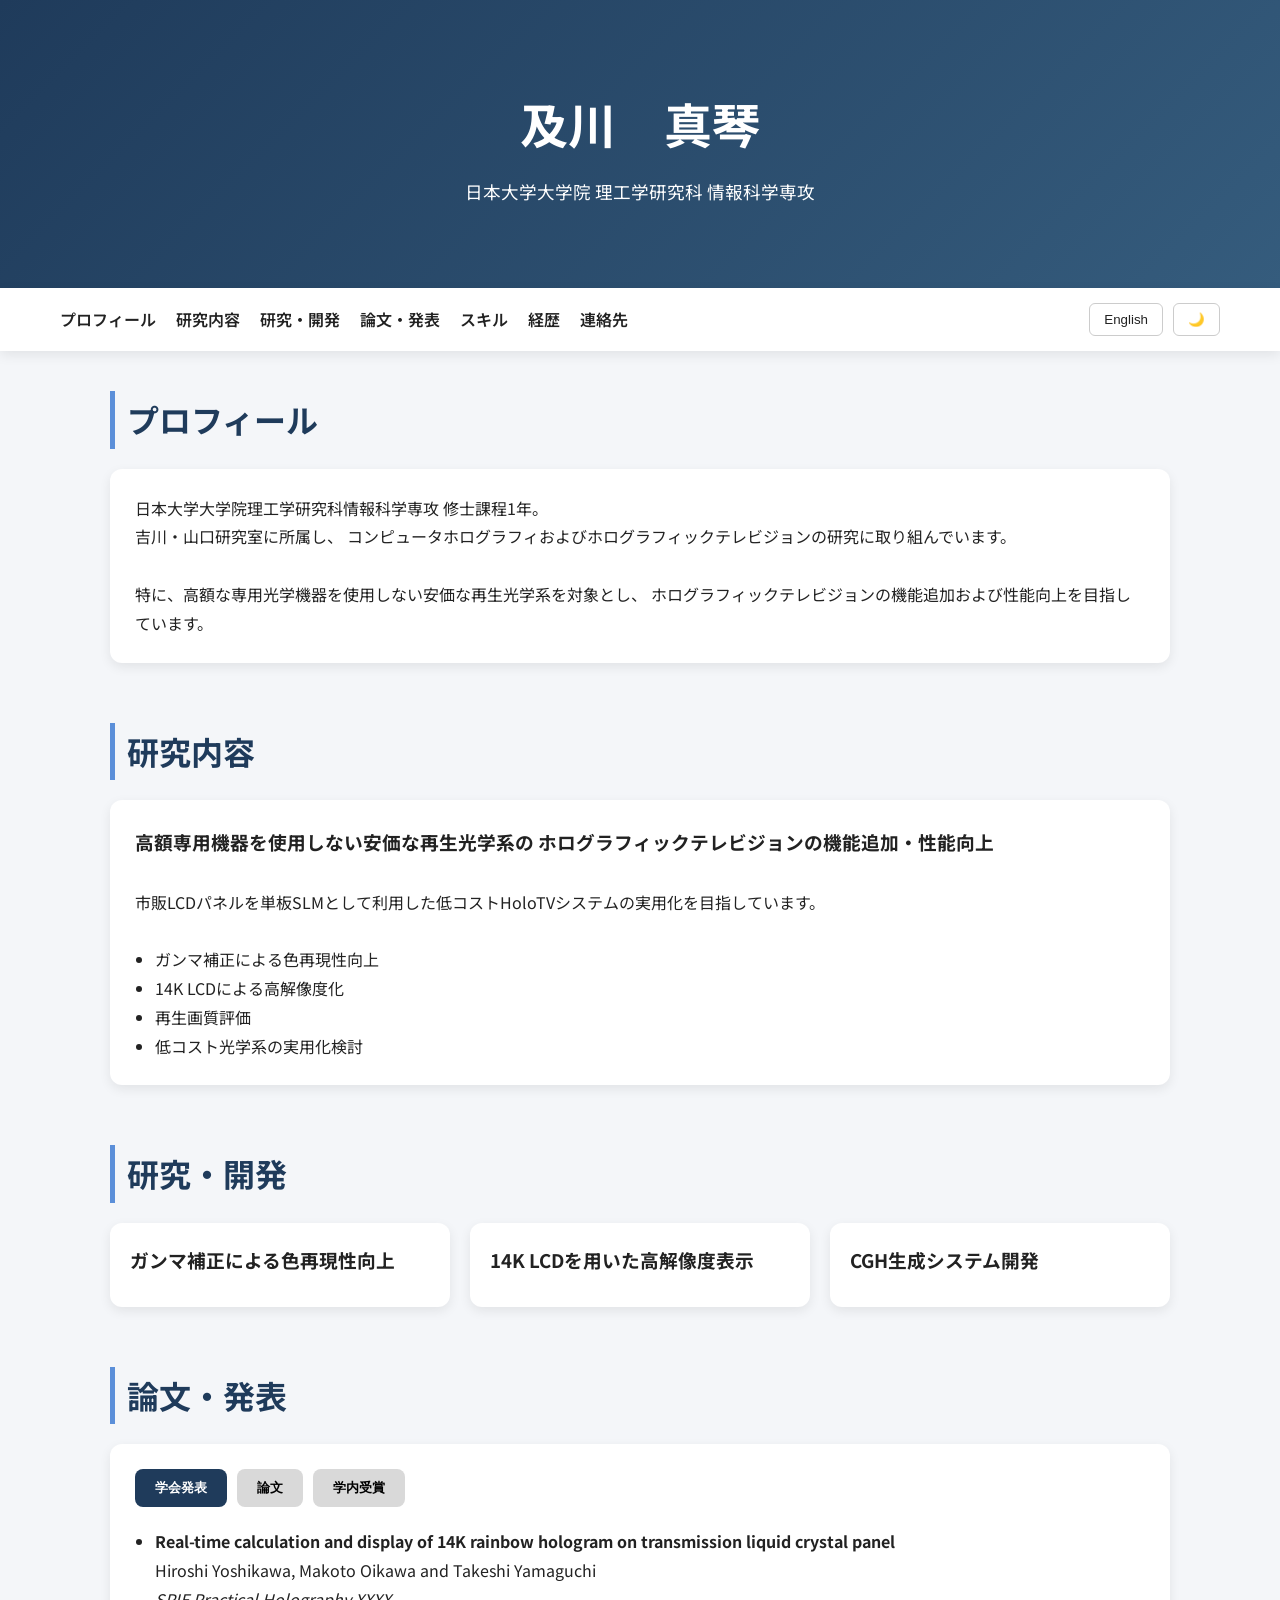
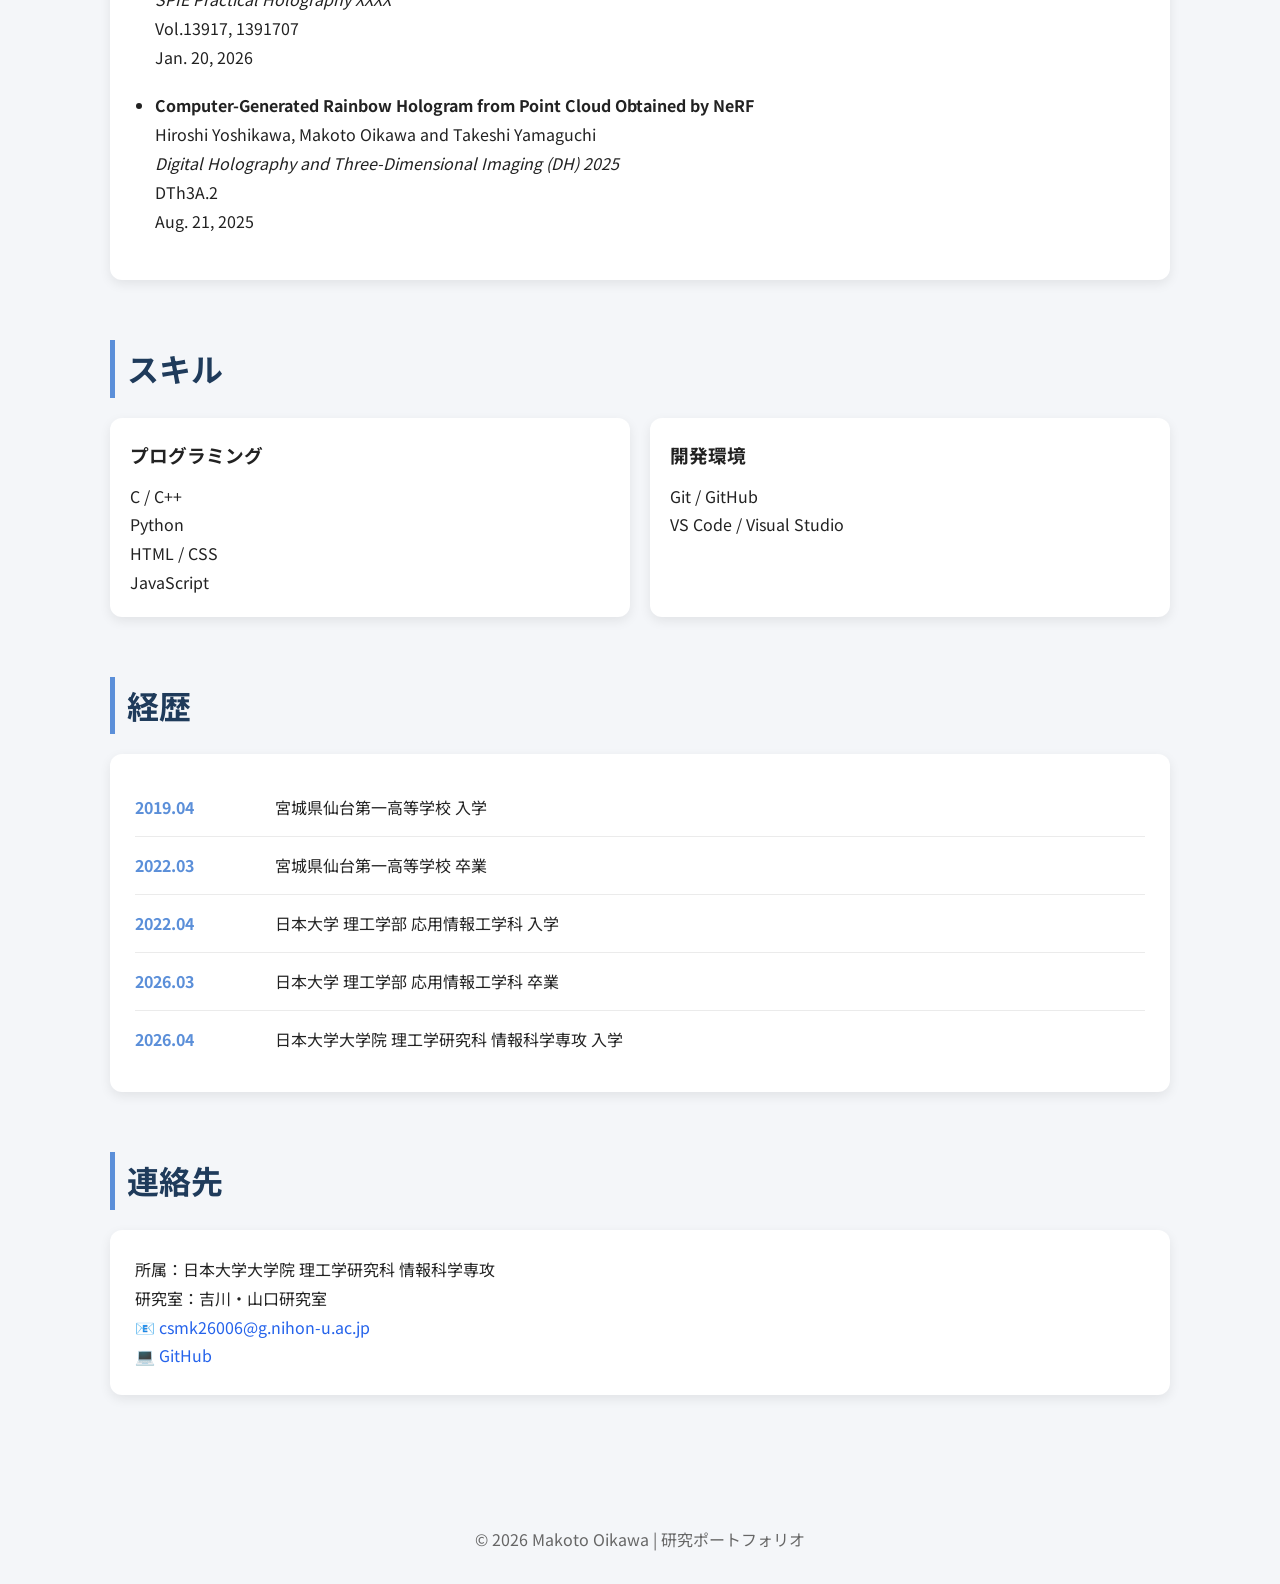
==== index.html @ d880c817 "Update index.html Add papers and awards" ====
<!DOCTYPE html>
<html lang="ja">
<head>
<meta charset="UTF-8">
<meta name="viewport" content="width=device-width, initial-scale=1.0">
<title>研究ポートフォリオ | Makoto Oikawa</title>

<link rel="preconnect" href="https://fonts.googleapis.com">
<link rel="preconnect" href="https://fonts.gstatic.com" crossorigin>

<link href="https://fonts.googleapis.com/css2?family=Noto+Sans+JP:wght@400;500;700&display=swap" rel="stylesheet">

<style>
:root{
    --primary:#1f3b5b;
    --secondary:#355c7d;
    --accent:#5b8fd9;
    --bg:#f4f6f9;
    --card:#ffffff;
    --text:#222;
    --sub:#666;
    --shadow:0 4px 12px rgba(0,0,0,0.08);
}

[data-theme="dark"]{
    --bg:#111827;
    --card:#1f2937;
    --text:#f3f4f6;
    --sub:#cbd5e1;
    --primary:#7db2ff;
    --secondary:#93c5fd;
}

[data-theme="dark"] header{
    background:#7db2ff;
    color:#000;
}



*{
    margin:0;
    padding:0;
    box-sizing:border-box;
}

html{
    scroll-behavior:smooth;
}

body{
    font-family:
        "BIZ UDPGothic",
        "Yu Gothic UI",
        "Hiragino Sans",
        "Noto Sans JP",
        sans-serif;
    background:var(--bg);
    color:var(--text);
    line-height:1.8;
}

header{
    background:linear-gradient(135deg,var(--primary),var(--secondary));
    color:white;
    text-align:center;
    padding:80px 20px;
}

header h1{
    font-size:3rem;
    margin-bottom:10px;
}

header p{
    font-size:1.1rem;
}

nav{
    position:sticky;
    top:0;
    z-index:1000;
    background:var(--card);
    box-shadow:var(--shadow);
}

.nav-container{
    max-width:1200px;
    margin:auto;
    display:flex;
    justify-content:space-between;
    align-items:center;
    padding:15px 20px;
}

.nav-links{
    display:flex;
    gap:20px;
    flex-wrap:wrap;
}

.nav-links a{
    text-decoration:none;
    color:var(--text);
    font-weight:600;
}

.nav-links a:hover{
    color:var(--accent);
}

.controls{
    display:flex;
    gap:10px;
}

.btn{
    padding:8px 14px;
    border-radius:6px;
    border:1px solid #ccc;
    background:transparent;
    cursor:pointer;
    color:var(--text);
}

.container{
    max-width:1100px;
    margin:auto;
    padding:40px 20px;
}

section{
    margin-bottom:60px;
}

.section-title{
    font-size:2rem;
    margin-bottom:20px;
    padding-left:12px;
    border-left:5px solid var(--accent);
    color:var(--primary);
}

.card{
    background:var(--card);
    padding:25px;
    border-radius:12px;
    box-shadow:var(--shadow);
}

.grid{
    display:grid;
    grid-template-columns:repeat(auto-fit,minmax(280px,1fr));
    gap:20px;
}

.project,
.skill{
    background:var(--card);
    padding:20px;
    border-radius:12px;
    box-shadow:var(--shadow);
}

.project h3,
.skill h3{
    margin-bottom:10px;
}

ul{
    margin-left:20px;
}

footer{
    text-align:center;
    padding:30px;
    color:var(--sub);
}

.hidden{
    display:none !important;
}


.timeline{
    display:flex;
    flex-direction:column;
}

.timeline-item{
    display:grid;
    grid-template-columns:120px 1fr;
    gap:20px;
    padding:14px 0;
    border-bottom:1px solid rgba(0,0,0,0.08);
}

.timeline-item:last-child{
    border-bottom:none;
}

.timeline-date{
    font-weight:700;
    color:var(--accent);
    white-space:nowrap;
}

.timeline-content{
    font-size:1rem;
}

.pub-tabs{
    display:flex;
    gap:10px;
    margin-bottom:20px;
}

.tab-btn{
    border:none;
    cursor:pointer;
    padding:10px 20px;
    border-radius:8px;
    background:#d9d9d9;
    font-weight:600;
}

.tab-btn.active{
    background:var(--primary);
    color:white;
}

.pub-content{
    display:none;
}

.pub-content.active{
    display:block;
}

#contact a{
    color:#2563eb;
    text-decoration:none;
}

#contact a:hover{
    text-decoration:underline;
}

[data-theme="dark"] #contact a{
    color:#7dd3fc !important;
}

[data-theme="dark"] #contact a:hover{
    color:#bae6fd !important;
}

@media(max-width:768px){

.timeline-item{
    grid-template-columns:1fr;
    gap:5px;
}
}


.lang{
    display:block;
}

@media(max-width:768px){

header h1{
    font-size:2.2rem;
}

.nav-container{
    flex-direction:column;
    gap:15px;
}

.nav-links{
    justify-content:center;
}
}
</style>
</head>

<body>

<header>
    <h1>
       <span class="lang ja">
            及川　真琴
        </span>

        <span class="lang en hidden">
            Makoto Oikawa
        </span>
    </h1>

    <p>
        <span class="lang ja">
            日本大学大学院 理工学研究科 情報科学専攻
        </span>

        <span class="lang en hidden">
            Graduate School of Science and Technology,
            Nihon University<br>
            Department of Computer Science
        </span>
    </p>
</header>

<nav>
    <div class="nav-container">

        <div class="nav-links">

            <a href="#profile">
                <span class="lang ja">プロフィール</span>
                <span class="lang en hidden">Profile</span>
            </a>



            <a href="#research">
                <span class="lang ja">研究内容</span>
                <span class="lang en hidden">Research</span>
            </a>

            <a href="#projects">
                <span class="lang ja">研究・開発</span>
                <span class="lang en hidden">Projects</span>
            </a>

            <a href="#publications">
                <span class="lang ja">論文・発表</span>
                <span class="lang en hidden">Publications</span>
            </a>

            <a href="#skills">
                <span class="lang ja">スキル</span>
                <span class="lang en hidden">Skills</span>
            </a>            

            <a href="#career">
                <span class="lang ja">経歴</span>
                <span class="lang en hidden">Education</span>
            </a>            

            <a href="#contact">
                <span class="lang ja">連絡先</span>
                <span class="lang en hidden">Contact</span>
            </a>

        </div>

        <div class="controls">
            <button class="btn" id="langBtn" onclick="toggleLanguage()">English</button>
            <button class="btn" onclick="toggleTheme()">🌙</button>
        </div>

    </div>
</nav>

<div class="container">

<section id="profile">

<h2 class="section-title">
    <span class="lang ja">プロフィール</span>
    <span class="lang en hidden">Profile</span>
</h2>

<div class="card">

<p class="lang ja">
日本大学大学院理工学研究科情報科学専攻 修士課程1年。<br>
吉川・山口研究室に所属し、
コンピュータホログラフィおよびホログラフィックテレビジョンの研究に取り組んでいます。
</p>

<p class="lang en hidden">
Master's student in the Department of Computer Science,
Graduate School of Science and Technology, Nihon University.<br>
Member of the Yoshikawa-Yamaguchi Laboratory,
conducting research on computer holography and holographic television systems.
</p>

<br>

<p class="lang ja">
特に、高額な専用光学機器を使用しない安価な再生光学系を対象とし、
ホログラフィックテレビジョンの機能追加および性能向上を目指しています。
</p>

<p class="lang en hidden">
My research focuses on enhancing low-cost holographic television systems
that do not require expensive dedicated optical equipment,
aiming to improve functionality and display performance.
</p>

</div>
</section>





<section id="research">

<h2 class="section-title">
<span class="lang ja">研究内容</span>
<span class="lang en hidden">Research</span>
</h2>

<div class="card">

<h3>
<span class="lang ja">
高額専用機器を使用しない安価な再生光学系の
ホログラフィックテレビジョンの機能追加・性能向上
</span>

<span class="lang en hidden">
Functionality Enhancement and Performance Improvement
of Low-Cost Holographic Television Systems
Without Expensive Dedicated Optical Devices
</span>
</h3>

<br>

<p class="lang ja">
市販LCDパネルを単板SLMとして利用した低コストHoloTVシステムの実用化を目指しています。
</p>

<p class="lang en hidden">
This research aims to improve the practicality of low-cost HoloTV systems
using commercially available LCD panels as single-panel spatial light modulators.
</p>

<br>

<ul>

<li>
<span class="lang ja">ガンマ補正による色再現性向上</span>
<span class="lang en hidden">Color reproduction improvement using gamma correction</span>
</li>

<li>
<span class="lang ja">14K LCDによる高解像度化</span>
<span class="lang en hidden">High-resolution display using 14K LCD panels</span>
</li>

<li>
<span class="lang ja">再生画質評価</span>
<span class="lang en hidden">Reconstructed image quality evaluation</span>
</li>

<li>
<span class="lang ja">低コスト光学系の実用化検討</span>
<span class="lang en hidden">Practical implementation of low-cost optical systems</span>
</li>

</ul>

</div>
</section>

<section id="projects">

<h2 class="section-title">
<span class="lang ja">研究・開発</span>
<span class="lang en hidden">Projects</span>
</h2>

<div class="grid">

<div class="project">
<h3>
<span class="lang ja">ガンマ補正による色再現性向上</span>
<span class="lang en hidden">Gamma Correction for Improved Color Reproduction</span>
</h3>
</div>

<div class="project">
<h3>
<span class="lang ja">14K LCDを用いた高解像度表示</span>
<span class="lang en hidden">14K High-Resolution Holographic Display</span>
</h3>
</div>

<div class="project">
<h3>
<span class="lang ja">CGH生成システム開発</span>
<span class="lang en hidden">CGH Generation System Development</span>
</h3>
</div>

</div>

</section>


<section id="publications">

<h2 class="section-title">
<span class="lang ja">論文・発表</span>
<span class="lang en hidden">Publications</span>
</h2>

<div class="card">

<div class="pub-tabs">

<button class="tab-btn active"
onclick="showPubTab('conference',this)">

<span class="lang ja">学会発表</span>
<span class="lang en hidden">Conference</span>

</button>

<button class="tab-btn"
onclick="showPubTab('papers',this)">

<span class="lang ja">論文</span>
<span class="lang en hidden">Papers</span>

</button>

<button class="tab-btn"
onclick="showPubTab('awards',this)">

<span class="lang ja">学内受賞</span>
<span class="lang en hidden">University Awards</span>

</button>

</div>


<div id="conference" class="pub-content">
<ul id="conference-list"></ul>
</div>

<div id="papers" class="pub-content active">
<ul id="paper-list"></ul>
</div>

<div id="awards" class="pub-content">
    <ul id="award-list"></ul>
</div>


</div>

</section>


<section id="skills">

<h2 class="section-title">
<span class="lang ja">スキル</span>
<span class="lang en hidden">Skills</span>
</h2>

<div class="grid">

<div class="skill">
<h3>
<span class="lang ja">プログラミング</span>
<span class="lang en hidden">Programming</span>
</h3>

<p>
    C / C++<br>
    Python<br>
    HTML / CSS <br>
    JavaScript
</p>
</div>

<div class="skill">
<h3>
<span class="lang ja">開発環境</span>
<span class="lang en hidden">Development Environment</span>
</h3>

<p>
Git / GitHub<br>
VS Code / Visual Studio
</p>
</div>

</div>

</section>


<section id="career">

<h2 class="section-title">
    <span class="lang ja">経歴</span>
    <span class="lang en hidden">Education</span>
</h2>

<div class="card">

<div class="timeline">


<div class="timeline-item">
    <div class="timeline-date">2019.04</div>
    <div class="timeline-content">
        <span class="lang ja">
            宮城県仙台第一高等学校 入学
        </span>
        <span class="lang en hidden">
            Entered Miyagi Prefecture Sendai Daiichi High School
        </span>
    </div>
</div>

<div class="timeline-item">
    <div class="timeline-date">2022.03</div>
    <div class="timeline-content">
        <span class="lang ja">
            宮城県仙台第一高等学校 卒業
        </span>
        <span class="lang en hidden">
            Graduated from Miyagi Prefecture Sendai Daiichi High School
        </span>
    </div>
</div>

<div class="timeline-item">
    <div class="timeline-date">2022.04</div>
    <div class="timeline-content">
        <span class="lang ja">
            日本大学 理工学部 応用情報工学科 入学
        </span>
        <span class="lang en hidden">
            Entered Nihon University,
            College of Science and Technology,
            Computer Engineerring
        </span>
    </div>
</div>

<div class="timeline-item">
    <div class="timeline-date">2026.03</div>
    <div class="timeline-content">
        <span class="lang ja">
            日本大学 理工学部 応用情報工学科 卒業
        </span>
        <span class="lang en hidden">
            Graduated from Nihon University,
            College of Science and Technology,
            Computer Engineerring
        </span>
    </div>
</div>

<div class="timeline-item">
    <div class="timeline-date">2026.04</div>
    <div class="timeline-content">
        <span class="lang ja">
            日本大学大学院 理工学研究科 情報科学専攻 入学
        </span>
        <span class="lang en hidden">
            Entered Graduate School of Science and Technology,
            Computer Science,
            Nihon University
        </span>
    </div>
</div>

</div>

</div>

</section>

<section id="contact">

<h2 class="section-title">
<span class="lang ja">連絡先</span>
<span class="lang en hidden">Contact</span>
</h2>

<div class="card">

<p>
<span class="lang ja">
所属：日本大学大学院 理工学研究科 情報科学専攻<br>
研究室：吉川・山口研究室
</span>

<span class="lang en hidden">
Department of Computer Science,<br>
Graduate School of Science and Technology,<br>
Nihon University<br>
Yoshikawa-Yamaguchi Laboratory
</span>
</p>

<p>
📧
<a href="mailto:csmk26006@g.nihon-u.ac.jp">
csmk26006@g.nihon-u.ac.jp
</a>
</p>
<p>
💻
<a
href="https://github.com/Makoto-O-holo"
target="_blank"
rel="noopener noreferrer">
GitHub
</a>
</p>


</div>

</section>


</div>

<footer>

<span class="lang ja">
© 2026 Makoto Oikawa | 研究ポートフォリオ
</span>

<span class="lang en hidden">
© 2026 Makoto Oikawa | Research Portfolio
</span>

</footer>

<script>

let currentLang = "ja";

const conferences = [

    {
        authors:
        "Hiroshi Yoshikawa, Makoto Oikawa and Takeshi Yamaguchi",
        title:
        "Real-time calculation and display of 14K rainbow hologram on transmission liquid crystal panel",
        conference:
        "SPIE Practical Holography XXXX",
        citation:
        "Vol.13917, 1391707",
        date:
        "Jan. 20, 2026"
    },

    {
        authors:
        "Hiroshi Yoshikawa, Makoto Oikawa and Takeshi Yamaguchi",
        title:
        "Computer-Generated Rainbow Hologram from Point Cloud Obtained by NeRF",
        conference:
        "Digital Holography and Three-Dimensional Imaging (DH) 2025",
        citation:
        "DTh3A.2",
        date:
        "Aug. 21, 2025"
    }

];
const papers = [

    

];

const awards = [

    {
        date:"2026.03",
        title:"優等賞"
    },

    {
        date:"2026.03",
        title:"応用情報工学科賞"
    }

];

function toggleLanguage(){

    const jaElements =
        document.querySelectorAll(".ja");

    const enElements =
        document.querySelectorAll(".en");

    if(currentLang === "ja"){

        jaElements.forEach(el=>{
            el.classList.add("hidden");
        });

        enElements.forEach(el=>{
            el.classList.remove("hidden");
        });

        document.documentElement.lang = "en";

        document.getElementById("langBtn").textContent =
            "日本語";

        currentLang = "en";

    }else{

        enElements.forEach(el=>{
            el.classList.add("hidden");
        });

        jaElements.forEach(el=>{
            el.classList.remove("hidden");
        });

        document.documentElement.lang = "ja";

        document.getElementById("langBtn").textContent =
            "English";

        currentLang = "ja";
    }
}

function toggleTheme(){

    if(document.body.dataset.theme==="dark"){
        document.body.removeAttribute("data-theme");
    }else{
        document.body.dataset.theme="dark";
    }

}

function renderPublications(){

    const paperList =
    document.getElementById("paper-list");

    const conferenceList =
    document.getElementById("conference-list");

    const awardList =
    document.getElementById("award-list");

    paperList.innerHTML="";
    conferenceList.innerHTML="";
    awardList.innerHTML="";

    papers.forEach(p=>{

    paperList.innerHTML += `
    <li style="margin-bottom:18px;">
    <strong>${p.title}</strong><br>
    ${p.authors}<br>
    <em>${p.journal}</em>, ${p.year}
    </li>
    `;

    });

    if(conferences.length===0){

        conferenceList.innerHTML=`
        <li>
        <span class="lang ja">現在登録なし</span>
        <span class="lang en hidden">No presentations yet.</span>
        </li>
        `;

    }else{

        conferences.forEach(c=>{

        conferenceList.innerHTML += `
        <li style="margin-bottom:20px;">

        <strong>
        ${c.title}
        </strong>

        <br>

        ${c.authors}

        <br>

        <em>
        ${c.conference}
        </em>

        <br>

        ${c.citation}

        <br>

        ${c.date}

        </li>
        `;
        });
    }

    if(awards.length===0){

        awardList.innerHTML=`
        <li>現在登録なし</li>
        `;

    }else{

        awards.forEach(a=>{

        awardList.innerHTML += `
        <li style="margin-bottom:18px;">

        ${a.date}
        ${a.title}

        </li>
        `;

    });

    }

}

function showPubTab(tabId,btn){

    document
    .querySelectorAll(".pub-content")
    .forEach(tab=>{
    tab.classList.remove("active");
    });

    document
    .querySelectorAll(".tab-btn")
    .forEach(tab=>{
    tab.classList.remove("active");
    });

    document
    .getElementById(tabId)
    .classList.add("active");

    btn.classList.add("active");
}

function initializePublicationTab(){

    document
    .querySelectorAll(".pub-content")
    .forEach(tab=>{
        tab.classList.remove("active");
    });

    document
    .querySelectorAll(".tab-btn")
    .forEach(btn=>{
        btn.classList.remove("active");
    });

    document
    .getElementById("conference")
    .classList.add("active");

    document
    .querySelector(".tab-btn")
    .classList.add("active");
}

renderPublications();
initializePublicationTab();




</script>

</body>
</html>
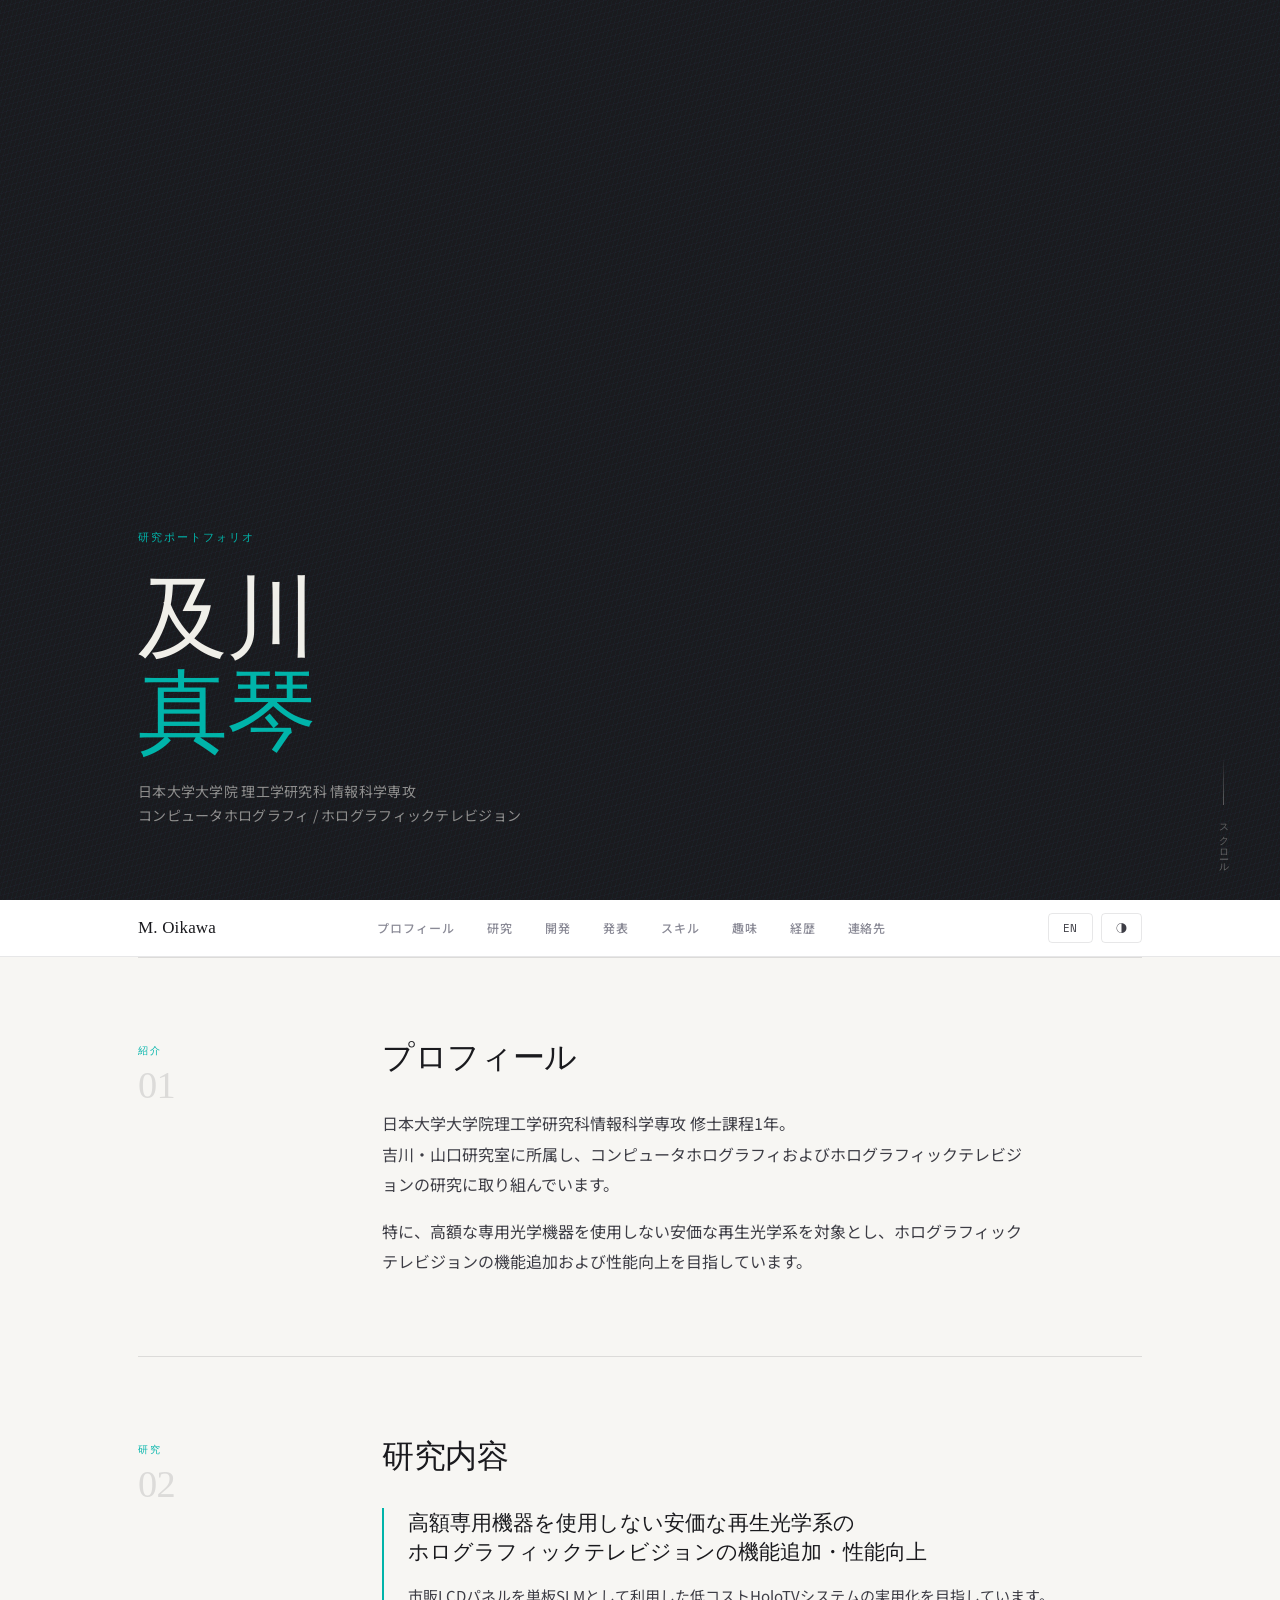
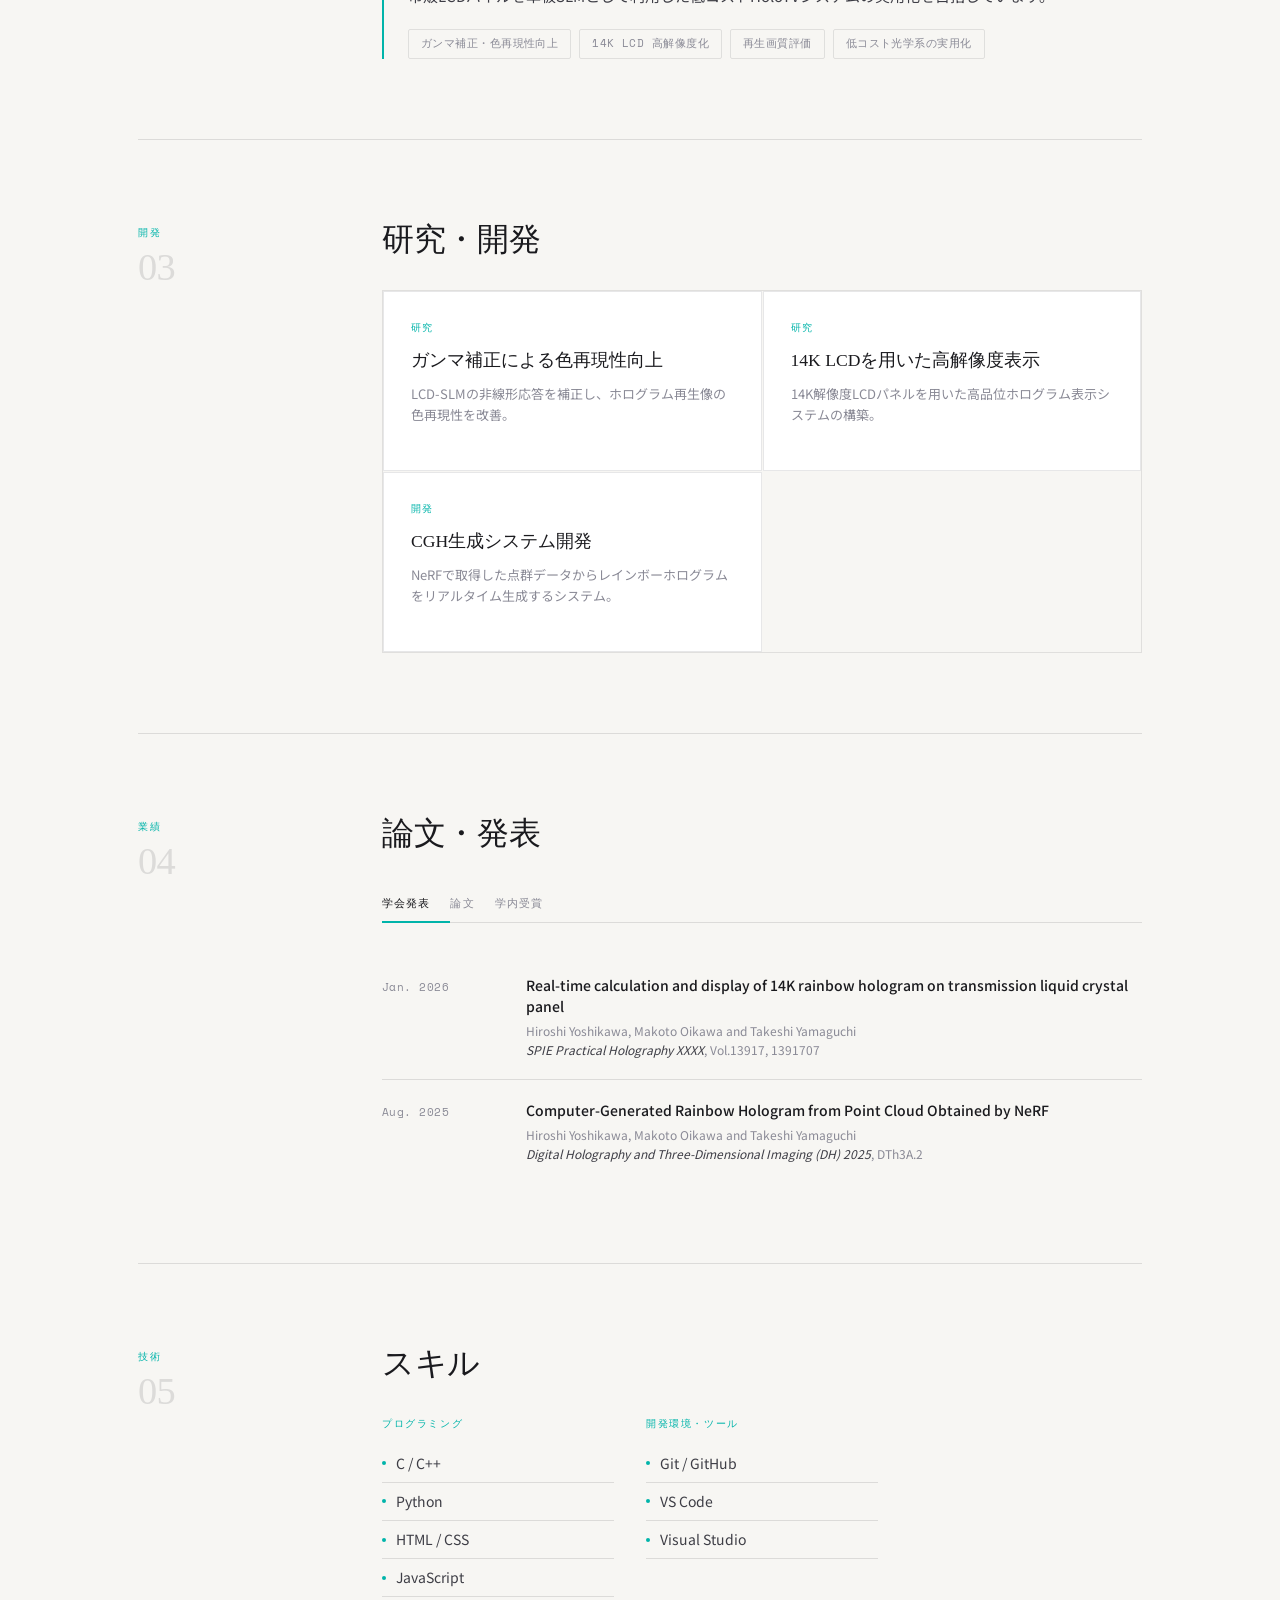
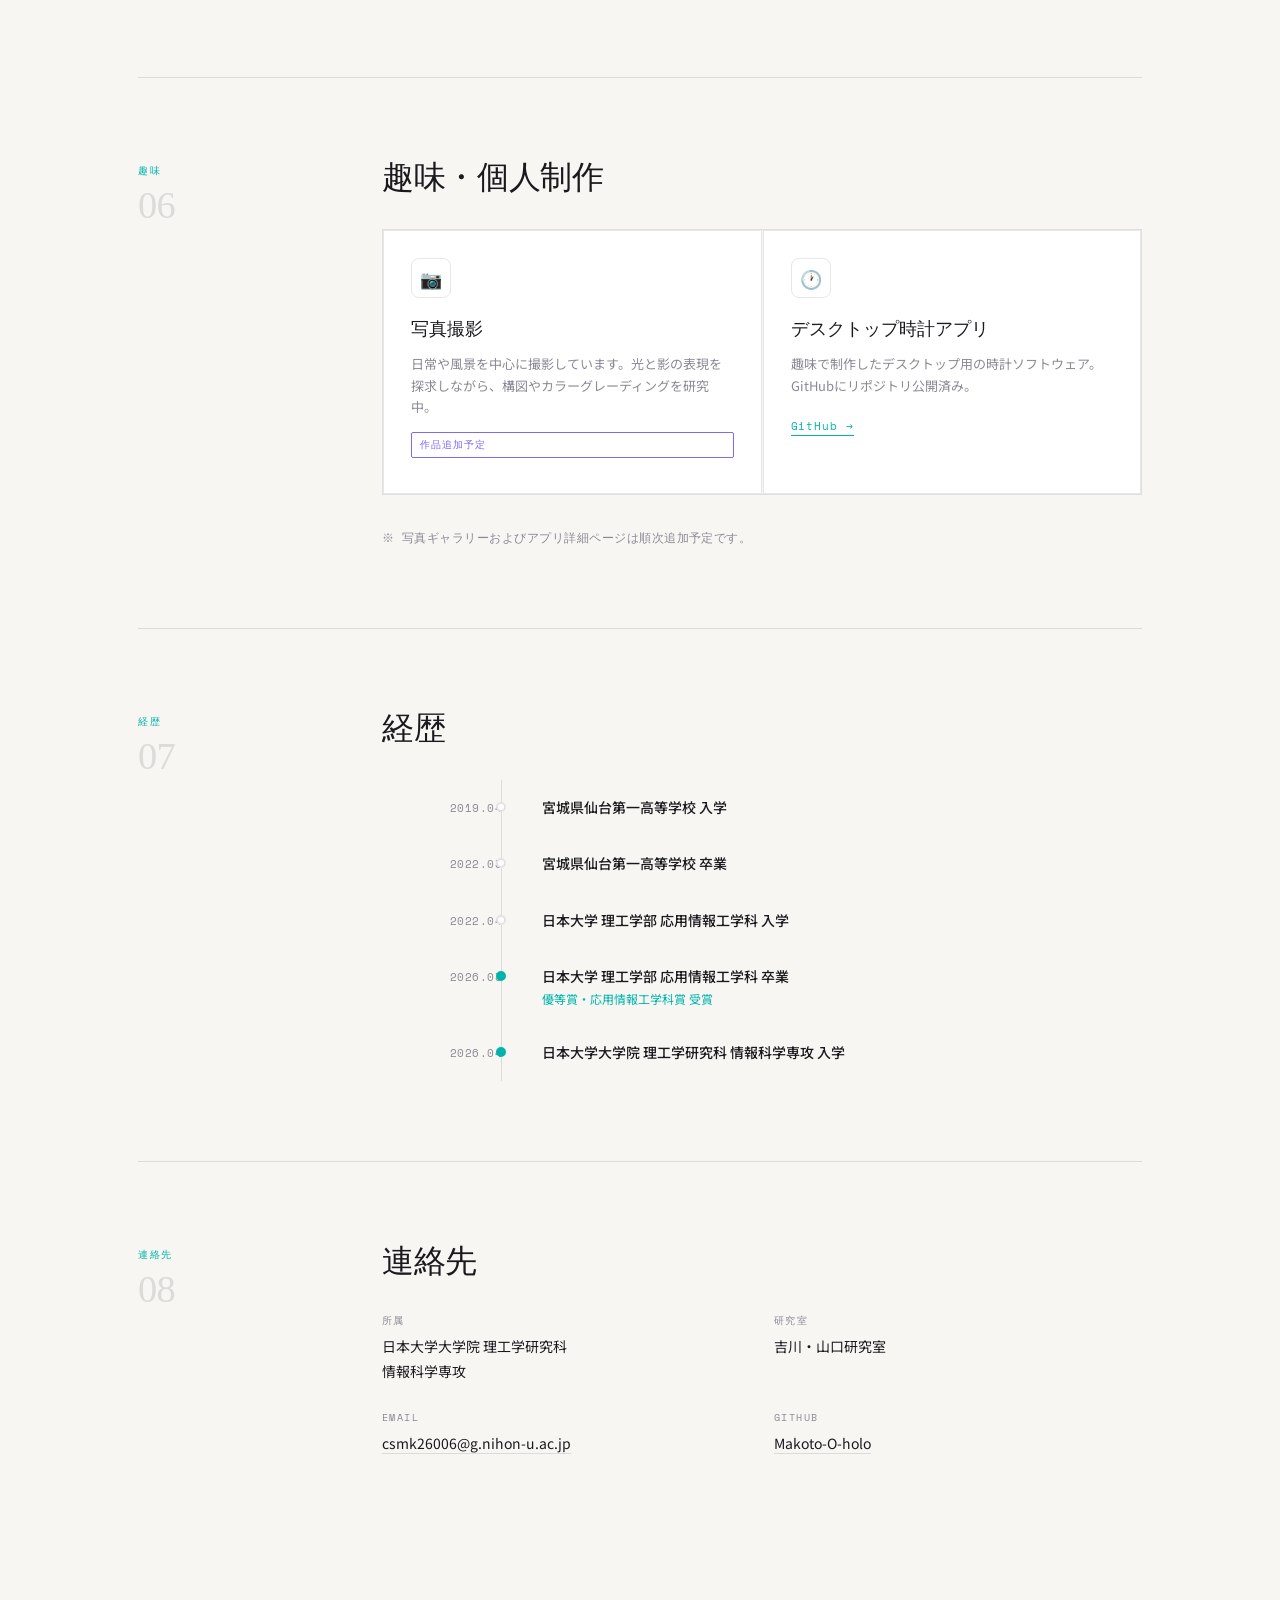
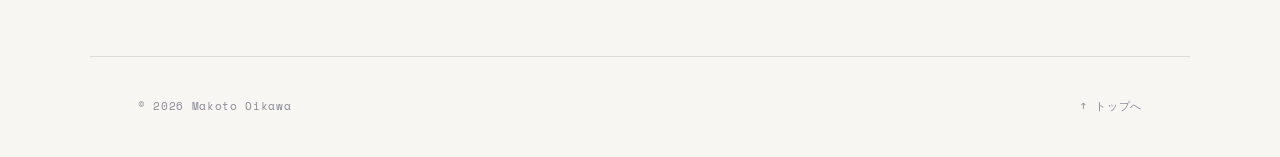
==== commit 8446e676: "Update index.html" ====
--- a/index.html
+++ b/index.html
@@ -3,998 +3,1272 @@
 <head>
 <meta charset="UTF-8">
 <meta name="viewport" content="width=device-width, initial-scale=1.0">
-<title>研究ポートフォリオ | Makoto Oikawa</title>
-
+<title>Makoto Oikawa | Portfolio</title>
 <link rel="preconnect" href="https://fonts.googleapis.com">
 <link rel="preconnect" href="https://fonts.gstatic.com" crossorigin>
-
-<link href="https://fonts.googleapis.com/css2?family=Noto+Sans+JP:wght@400;500;700&display=swap" rel="stylesheet">
-
+<link href="https://fonts.googleapis.com/css2?family=Cormorant+Garant:wght@400;500;600&family=Noto+Sans+JP:wght@400;500&family=Space+Mono&display=swap" rel="stylesheet">
 <style>
-:root{
-    --primary:#1f3b5b;
-    --secondary:#355c7d;
-    --accent:#5b8fd9;
-    --bg:#f4f6f9;
-    --card:#ffffff;
-    --text:#222;
-    --sub:#666;
-    --shadow:0 4px 12px rgba(0,0,0,0.08);
-}
-
-[data-theme="dark"]{
-    --bg:#111827;
-    --card:#1f2937;
-    --text:#f3f4f6;
-    --sub:#cbd5e1;
-    --primary:#7db2ff;
-    --secondary:#93c5fd;
-}
-
-[data-theme="dark"] header{
-    background:#7db2ff;
-    color:#000;
-}
-
-
-
-*{
-    margin:0;
-    padding:0;
-    box-sizing:border-box;
-}
-
-html{
-    scroll-behavior:smooth;
-}
-
-body{
-    font-family:
-        "BIZ UDPGothic",
-        "Yu Gothic UI",
-        "Hiragino Sans",
-        "Noto Sans JP",
-        sans-serif;
-    background:var(--bg);
-    color:var(--text);
-    line-height:1.8;
-}
-
-header{
-    background:linear-gradient(135deg,var(--primary),var(--secondary));
-    color:white;
-    text-align:center;
-    padding:80px 20px;
-}
-
-header h1{
-    font-size:3rem;
-    margin-bottom:10px;
-}
-
-header p{
-    font-size:1.1rem;
-}
-
-nav{
-    position:sticky;
-    top:0;
-    z-index:1000;
-    background:var(--card);
-    box-shadow:var(--shadow);
-}
-
-.nav-container{
-    max-width:1200px;
-    margin:auto;
-    display:flex;
-    justify-content:space-between;
-    align-items:center;
-    padding:15px 20px;
-}
-
-.nav-links{
-    display:flex;
-    gap:20px;
-    flex-wrap:wrap;
-}
-
-.nav-links a{
-    text-decoration:none;
-    color:var(--text);
-    font-weight:600;
-}
-
-.nav-links a:hover{
-    color:var(--accent);
-}
-
-.controls{
-    display:flex;
-    gap:10px;
-}
-
-.btn{
-    padding:8px 14px;
-    border-radius:6px;
-    border:1px solid #ccc;
-    background:transparent;
-    cursor:pointer;
-    color:var(--text);
-}
-
-.container{
-    max-width:1100px;
-    margin:auto;
-    padding:40px 20px;
-}
-
-section{
-    margin-bottom:60px;
-}
-
-.section-title{
-    font-size:2rem;
-    margin-bottom:20px;
-    padding-left:12px;
-    border-left:5px solid var(--accent);
-    color:var(--primary);
-}
-
-.card{
-    background:var(--card);
-    padding:25px;
-    border-radius:12px;
-    box-shadow:var(--shadow);
-}
-
-.grid{
-    display:grid;
-    grid-template-columns:repeat(auto-fit,minmax(280px,1fr));
-    gap:20px;
-}
-
-.project,
-.skill{
-    background:var(--card);
-    padding:20px;
-    border-radius:12px;
-    box-shadow:var(--shadow);
-}
-
-.project h3,
-.skill h3{
-    margin-bottom:10px;
-}
-
-ul{
-    margin-left:20px;
-}
-
-footer{
-    text-align:center;
-    padding:30px;
-    color:var(--sub);
-}
-
-.hidden{
-    display:none !important;
-}
-
-
-.timeline{
-    display:flex;
-    flex-direction:column;
-}
-
-.timeline-item{
-    display:grid;
-    grid-template-columns:120px 1fr;
-    gap:20px;
-    padding:14px 0;
-    border-bottom:1px solid rgba(0,0,0,0.08);
-}
-
-.timeline-item:last-child{
-    border-bottom:none;
-}
-
-.timeline-date{
-    font-weight:700;
-    color:var(--accent);
-    white-space:nowrap;
-}
-
-.timeline-content{
-    font-size:1rem;
-}
-
-.pub-tabs{
-    display:flex;
-    gap:10px;
-    margin-bottom:20px;
-}
-
-.tab-btn{
-    border:none;
-    cursor:pointer;
-    padding:10px 20px;
-    border-radius:8px;
-    background:#d9d9d9;
-    font-weight:600;
-}
-
-.tab-btn.active{
-    background:var(--primary);
-    color:white;
-}
-
-.pub-content{
-    display:none;
-}
-
-.pub-content.active{
-    display:block;
-}
-
-#contact a{
-    color:#2563eb;
-    text-decoration:none;
-}
-
-#contact a:hover{
-    text-decoration:underline;
-}
-
-[data-theme="dark"] #contact a{
-    color:#7dd3fc !important;
-}
-
-[data-theme="dark"] #contact a:hover{
-    color:#bae6fd !important;
-}
-
-@media(max-width:768px){
-
-.timeline-item{
-    grid-template-columns:1fr;
-    gap:5px;
-}
-}
-
-
-.lang{
-    display:block;
-}
-
-@media(max-width:768px){
-
-header h1{
-    font-size:2.2rem;
-}
-
-.nav-container{
-    flex-direction:column;
-    gap:15px;
-}
-
-.nav-links{
-    justify-content:center;
-}
+/* ─── TOKENS ─── */
+:root {
+  --ink:     #1a1a1e;
+  --ink2:    #3d3d45;
+  --muted:   #8a8a96;
+  --bg:      #f7f6f3;
+  --surface: #ffffff;
+  --border:  rgba(26,26,30,0.10);
+  --accent:  #00b4aa;
+  --accent2: #7c6cf5;
+  --rule:    rgba(26,26,30,0.12);
+  --ff-display: 'Cormorant Garant', Georgia, serif;
+  --ff-body:    'Noto Sans JP', sans-serif;
+  --ff-mono:    'Space Mono', monospace;
+}
+
+[data-theme="dark"] {
+  --ink:     #f0efe9;
+  --ink2:    #c8c8d0;
+  --muted:   #6e6e7a;
+  --bg:      #111114;
+  --surface: #1c1c21;
+  --border:  rgba(240,239,233,0.08);
+  --accent:  #2dd4cc;
+  --accent2: #9d8ff8;
+  --rule:    rgba(240,239,233,0.10);
+}
+
+/* ─── RESET ─── */
+*, *::before, *::after { box-sizing: border-box; margin: 0; padding: 0; }
+html { scroll-behavior: smooth; }
+body {
+  font-family: var(--ff-body);
+  background: var(--bg);
+  color: var(--ink);
+  line-height: 1.8;
+  font-size: 15px;
+  -webkit-font-smoothing: antialiased;
+}
+
+/* ─── HOLOGRAPHIC HEADER ─── */
+header {
+  position: relative;
+  min-height: 100vh;
+  display: flex;
+  flex-direction: column;
+  justify-content: flex-end;
+  padding: 0 0 72px 0;
+  overflow: hidden;
+  background: var(--ink);
+}
+
+.holo-canvas {
+  position: absolute;
+  inset: 0;
+  opacity: 0.55;
+}
+
+/* SVG diffraction grating pattern */
+.holo-bg {
+  position: absolute;
+  inset: 0;
+  background:
+    repeating-linear-gradient(
+      105deg,
+      transparent 0px,
+      transparent 3px,
+      rgba(0,180,170,0.04) 3px,
+      rgba(0,180,170,0.04) 4px
+    ),
+    repeating-linear-gradient(
+      -15deg,
+      transparent 0px,
+      transparent 5px,
+      rgba(124,108,245,0.03) 5px,
+      rgba(124,108,245,0.03) 6px
+    );
+  animation: holo-shift 12s ease-in-out infinite alternate;
+}
+
+@keyframes holo-shift {
+  0%   { background-position: 0 0, 0 0; filter: hue-rotate(0deg); }
+  50%  { background-position: 60px 30px, -40px 20px; filter: hue-rotate(30deg); }
+  100% { background-position: 120px 0, -80px 0; filter: hue-rotate(0deg); }
+}
+
+.header-inner {
+  position: relative;
+  z-index: 2;
+  max-width: 1100px;
+  margin: 0 auto;
+  padding: 0 48px;
+  width: 100%;
+}
+
+.header-eyebrow {
+  font-family: var(--ff-mono);
+  font-size: 11px;
+  letter-spacing: 0.18em;
+  text-transform: uppercase;
+  color: var(--accent);
+  margin-bottom: 24px;
+}
+
+header h1 {
+  font-family: var(--ff-display);
+  font-size: clamp(3.5rem, 7vw, 6rem);
+  font-weight: 500;
+  color: #f0efe9;
+  line-height: 1.05;
+  letter-spacing: -0.01em;
+  margin-bottom: 20px;
+}
+
+header h1 em {
+  display: block;
+  font-style: normal;
+  color: var(--accent);
+}
+
+.header-sub {
+  font-size: 14px;
+  color: rgba(240,239,233,0.55);
+  letter-spacing: 0.02em;
+  max-width: 480px;
+  line-height: 1.7;
+}
+
+.header-scroll {
+  position: absolute;
+  bottom: 32px;
+  right: 48px;
+  z-index: 2;
+  font-family: var(--ff-mono);
+  font-size: 10px;
+  letter-spacing: 0.14em;
+  text-transform: uppercase;
+  color: rgba(240,239,233,0.35);
+  writing-mode: vertical-rl;
+  display: flex;
+  align-items: center;
+  gap: 12px;
+}
+
+.header-scroll::before {
+  content: '';
+  display: block;
+  width: 1px;
+  height: 48px;
+  background: linear-gradient(to bottom, transparent, rgba(240,239,233,0.3));
+}
+
+/* ─── NAV ─── */
+nav {
+  position: sticky;
+  top: 0;
+  z-index: 900;
+  background: var(--surface);
+  border-bottom: 1px solid var(--border);
+  backdrop-filter: blur(8px);
+  -webkit-backdrop-filter: blur(8px);
+}
+
+.nav-inner {
+  max-width: 1100px;
+  margin: 0 auto;
+  padding: 0 48px;
+  display: flex;
+  align-items: center;
+  justify-content: space-between;
+  height: 56px;
+}
+
+.nav-name {
+  font-family: var(--ff-display);
+  font-size: 17px;
+  font-weight: 500;
+  color: var(--ink);
+  text-decoration: none;
+  letter-spacing: 0.01em;
+}
+
+.nav-links {
+  display: flex;
+  gap: 32px;
+  list-style: none;
+}
+
+.nav-links a {
+  font-size: 12px;
+  font-weight: 500;
+  letter-spacing: 0.08em;
+  text-transform: uppercase;
+  color: var(--muted);
+  text-decoration: none;
+  transition: color 0.2s;
+}
+
+.nav-links a:hover { color: var(--ink); }
+
+.nav-controls {
+  display: flex;
+  gap: 8px;
+}
+
+.ctrl-btn {
+  font-family: var(--ff-mono);
+  font-size: 11px;
+  padding: 6px 14px;
+  border: 1px solid var(--border);
+  border-radius: 4px;
+  background: transparent;
+  color: var(--ink2);
+  cursor: pointer;
+  transition: border-color 0.2s, color 0.2s;
+  letter-spacing: 0.04em;
+}
+
+.ctrl-btn:hover {
+  border-color: var(--accent);
+  color: var(--accent);
+}
+
+/* ─── LAYOUT ─── */
+.site-body {
+  max-width: 1100px;
+  margin: 0 auto;
+  padding: 0 48px 120px;
+}
+
+/* ─── SECTION STRUCTURE ─── */
+.section {
+  display: grid;
+  grid-template-columns: 180px 1fr;
+  gap: 0 64px;
+  padding: 80px 0;
+  border-top: 1px solid var(--rule);
+}
+
+.section-label {
+  padding-top: 4px;
+}
+
+.section-tag {
+  font-family: var(--ff-mono);
+  font-size: 10px;
+  letter-spacing: 0.16em;
+  text-transform: uppercase;
+  color: var(--accent);
+  display: block;
+  margin-bottom: 6px;
+}
+
+.section-num {
+  font-family: var(--ff-display);
+  font-size: 2.4rem;
+  font-weight: 400;
+  color: var(--rule);
+  line-height: 1;
+  letter-spacing: -0.02em;
+}
+
+.section-body {
+  min-width: 0;
+}
+
+.section-title {
+  font-family: var(--ff-display);
+  font-size: clamp(1.6rem, 2.5vw, 2.2rem);
+  font-weight: 500;
+  color: var(--ink);
+  margin-bottom: 32px;
+  letter-spacing: -0.01em;
+  line-height: 1.2;
+}
+
+/* ─── PROFILE ─── */
+.profile-text {
+  font-size: 16px;
+  color: var(--ink2);
+  max-width: 640px;
+  line-height: 1.9;
+}
+
+.profile-text + .profile-text {
+  margin-top: 16px;
+}
+
+/* ─── RESEARCH ─── */
+.research-block {
+  border-left: 2px solid var(--accent);
+  padding-left: 24px;
+}
+
+.research-title {
+  font-family: var(--ff-display);
+  font-size: 1.3rem;
+  font-weight: 500;
+  margin-bottom: 16px;
+  line-height: 1.4;
+  color: var(--ink);
+}
+
+.research-desc {
+  color: var(--ink2);
+  margin-bottom: 20px;
+}
+
+.tag-list {
+  display: flex;
+  flex-wrap: wrap;
+  gap: 8px;
+  margin-top: 16px;
+}
+
+.tag {
+  font-family: var(--ff-mono);
+  font-size: 11px;
+  padding: 4px 12px;
+  border: 1px solid var(--border);
+  border-radius: 2px;
+  color: var(--muted);
+  letter-spacing: 0.04em;
+}
+
+/* ─── PROJECTS GRID ─── */
+.projects-grid {
+  display: grid;
+  grid-template-columns: repeat(auto-fill, minmax(260px, 1fr));
+  gap: 1px;
+  border: 1px solid var(--border);
+}
+
+.project-card {
+  background: var(--surface);
+  padding: 28px 28px 24px;
+  border: none;
+  position: relative;
+  cursor: default;
+  transition: background 0.2s;
+  min-height: 180px;
+  display: flex;
+  flex-direction: column;
+}
+
+.project-card::after {
+  content: '';
+  position: absolute;
+  inset: 0;
+  border: 1px solid var(--border);
+  pointer-events: none;
+}
+
+.project-card:hover {
+  background: var(--bg);
+}
+
+.project-card:hover .project-arrow {
+  opacity: 1;
+  transform: translate(2px, -2px);
+}
+
+.project-kind {
+  font-family: var(--ff-mono);
+  font-size: 10px;
+  letter-spacing: 0.14em;
+  text-transform: uppercase;
+  color: var(--accent);
+  margin-bottom: 12px;
+}
+
+.project-name {
+  font-family: var(--ff-display);
+  font-size: 1.1rem;
+  font-weight: 500;
+  color: var(--ink);
+  line-height: 1.35;
+  margin-bottom: 10px;
+}
+
+.project-desc {
+  font-size: 13px;
+  color: var(--muted);
+  line-height: 1.65;
+  flex: 1;
+}
+
+.project-arrow {
+  position: absolute;
+  top: 20px;
+  right: 20px;
+  font-size: 16px;
+  color: var(--accent);
+  opacity: 0;
+  transition: opacity 0.2s, transform 0.2s;
+}
+
+/* ─── PUBLICATIONS ─── */
+.pub-tabs {
+  display: flex;
+  gap: 0;
+  border-bottom: 1px solid var(--rule);
+  margin-bottom: 32px;
+}
+
+.pub-tab {
+  font-family: var(--ff-mono);
+  font-size: 11px;
+  letter-spacing: 0.1em;
+  text-transform: uppercase;
+  padding: 10px 20px 10px 0;
+  border: none;
+  background: none;
+  cursor: pointer;
+  color: var(--muted);
+  border-bottom: 2px solid transparent;
+  margin-bottom: -1px;
+  transition: color 0.2s, border-color 0.2s;
+}
+
+.pub-tab.active {
+  color: var(--ink);
+  border-bottom-color: var(--accent);
+}
+
+.pub-panel { display: none; }
+.pub-panel.active { display: block; }
+
+.pub-item {
+  padding: 20px 0;
+  border-bottom: 1px solid var(--rule);
+  display: grid;
+  grid-template-columns: 120px 1fr;
+  gap: 0 24px;
+}
+
+.pub-item:last-child { border-bottom: none; }
+
+.pub-date {
+  font-family: var(--ff-mono);
+  font-size: 11px;
+  color: var(--muted);
+  padding-top: 3px;
+  letter-spacing: 0.04em;
+}
+
+.pub-content {}
+
+.pub-title {
+  font-size: 14px;
+  font-weight: 500;
+  color: var(--ink);
+  margin-bottom: 4px;
+  line-height: 1.5;
+}
+
+.pub-meta {
+  font-size: 12px;
+  color: var(--muted);
+  line-height: 1.6;
+}
+
+.pub-meta em {
+  font-style: italic;
+  color: var(--ink2);
+}
+
+.award-item {
+  padding: 16px 0;
+  border-bottom: 1px solid var(--rule);
+  display: flex;
+  align-items: baseline;
+  gap: 20px;
+}
+
+.award-date {
+  font-family: var(--ff-mono);
+  font-size: 11px;
+  color: var(--muted);
+  white-space: nowrap;
+  letter-spacing: 0.04em;
+}
+
+.award-title {
+  font-size: 14px;
+  color: var(--ink);
+}
+
+/* ─── SKILLS ─── */
+.skills-grid {
+  display: grid;
+  grid-template-columns: repeat(auto-fill, minmax(220px, 1fr));
+  gap: 32px;
+}
+
+.skill-group-label {
+  font-family: var(--ff-mono);
+  font-size: 10px;
+  letter-spacing: 0.16em;
+  text-transform: uppercase;
+  color: var(--accent);
+  margin-bottom: 12px;
+}
+
+.skill-list {
+  list-style: none;
+}
+
+.skill-list li {
+  font-size: 14px;
+  color: var(--ink2);
+  padding: 6px 0;
+  border-bottom: 1px solid var(--rule);
+  display: flex;
+  align-items: center;
+  gap: 10px;
+}
+
+.skill-list li::before {
+  content: '';
+  width: 4px;
+  height: 4px;
+  border-radius: 50%;
+  background: var(--accent);
+  flex-shrink: 0;
+}
+
+/* ─── TIMELINE ─── */
+.timeline {
+  position: relative;
+}
+
+.timeline::before {
+  content: '';
+  position: absolute;
+  left: 119px;
+  top: 0;
+  bottom: 0;
+  width: 1px;
+  background: var(--rule);
+}
+
+.tl-item {
+  display: grid;
+  grid-template-columns: 120px 1fr;
+  gap: 0 40px;
+  padding: 16px 0;
+  position: relative;
+}
+
+.tl-item::before {
+  content: '';
+  position: absolute;
+  left: 114px;
+  top: 22px;
+  width: 10px;
+  height: 10px;
+  border-radius: 50%;
+  background: var(--surface);
+  border: 2px solid var(--rule);
+}
+
+.tl-item.highlight::before {
+  border-color: var(--accent);
+  background: var(--accent);
+}
+
+.tl-date {
+  font-family: var(--ff-mono);
+  font-size: 11px;
+  color: var(--muted);
+  padding-top: 3px;
+  text-align: right;
+  letter-spacing: 0.04em;
+}
+
+.tl-content {
+  font-size: 14px;
+  color: var(--ink2);
+  line-height: 1.6;
+}
+
+.tl-content strong {
+  display: block;
+  font-size: 14px;
+  font-weight: 500;
+  color: var(--ink);
+  margin-bottom: 2px;
+}
+
+/* ─── HOBBIES ─── */
+.hobby-grid {
+  display: grid;
+  grid-template-columns: repeat(auto-fill, minmax(280px, 1fr));
+  gap: 1px;
+  border: 1px solid var(--border);
+  margin-bottom: 32px;
+}
+
+.hobby-card {
+  background: var(--surface);
+  padding: 28px;
+  position: relative;
+}
+
+.hobby-card::after {
+  content: '';
+  position: absolute;
+  inset: 0;
+  border: 1px solid var(--border);
+  pointer-events: none;
+}
+
+.hobby-icon {
+  width: 40px;
+  height: 40px;
+  border: 1px solid var(--border);
+  border-radius: 8px;
+  display: flex;
+  align-items: center;
+  justify-content: center;
+  margin-bottom: 16px;
+  font-size: 18px;
+}
+
+.hobby-name {
+  font-family: var(--ff-display);
+  font-size: 1.1rem;
+  font-weight: 500;
+  color: var(--ink);
+  margin-bottom: 8px;
+}
+
+.hobby-desc {
+  font-size: 13px;
+  color: var(--muted);
+  line-height: 1.65;
+  margin-bottom: 14px;
+}
+
+.hobby-link {
+  font-family: var(--ff-mono);
+  font-size: 11px;
+  letter-spacing: 0.08em;
+  color: var(--accent);
+  text-decoration: none;
+  border-bottom: 1px solid currentColor;
+  padding-bottom: 1px;
+}
+
+.hobby-link:hover {
+  color: var(--accent2);
+  border-color: var(--accent2);
+}
+
+.wip-badge {
+  display: inline-block;
+  font-family: var(--ff-mono);
+  font-size: 10px;
+  letter-spacing: 0.1em;
+  text-transform: uppercase;
+  padding: 3px 8px;
+  background: transparent;
+  border: 1px solid var(--accent2);
+  color: var(--accent2);
+  border-radius: 2px;
+  margin-bottom: 8px;
+}
+
+/* ─── CONTACT ─── */
+.contact-grid {
+  display: grid;
+  grid-template-columns: 1fr 1fr;
+  gap: 24px;
+}
+
+.contact-item {
+  display: flex;
+  flex-direction: column;
+  gap: 4px;
+}
+
+.contact-label {
+  font-family: var(--ff-mono);
+  font-size: 10px;
+  letter-spacing: 0.14em;
+  text-transform: uppercase;
+  color: var(--muted);
+}
+
+.contact-value {
+  font-size: 14px;
+  color: var(--ink);
+}
+
+.contact-value a {
+  color: var(--ink);
+  text-decoration: none;
+  border-bottom: 1px solid var(--rule);
+  transition: border-color 0.2s, color 0.2s;
+}
+
+.contact-value a:hover {
+  color: var(--accent);
+  border-color: var(--accent);
+}
+
+/* ─── FOOTER ─── */
+footer {
+  border-top: 1px solid var(--rule);
+  padding: 40px 0;
+  display: flex;
+  justify-content: space-between;
+  align-items: center;
+  max-width: 1100px;
+  margin: 0 auto;
+  padding-left: 48px;
+  padding-right: 48px;
+}
+
+.footer-copy {
+  font-family: var(--ff-mono);
+  font-size: 11px;
+  color: var(--muted);
+  letter-spacing: 0.06em;
+}
+
+.footer-back {
+  font-family: var(--ff-mono);
+  font-size: 11px;
+  color: var(--muted);
+  text-decoration: none;
+  letter-spacing: 0.06em;
+  transition: color 0.2s;
+}
+
+.footer-back:hover { color: var(--ink); }
+
+/* ─── UTILITY ─── */
+.hidden { display: none !important; }
+.lang { display: block; }
+
+/* ─── RESPONSIVE ─── */
+@media (max-width: 900px) {
+  .site-body { padding: 0 24px 80px; }
+  .header-inner { padding: 0 24px; }
+  .nav-inner { padding: 0 24px; }
+  .nav-links { display: none; }
+  .section {
+    grid-template-columns: 1fr;
+    gap: 20px 0;
+    padding: 56px 0;
+  }
+  .section-num { display: none; }
+  footer { padding-left: 24px; padding-right: 24px; }
+}
+
+@media (max-width: 640px) {
+  header h1 { font-size: 2.8rem; }
+  .header-scroll { display: none; }
+  .pub-item { grid-template-columns: 1fr; gap: 4px; }
+  .contact-grid { grid-template-columns: 1fr; }
+  .timeline::before { left: 99px; }
+  .tl-item { grid-template-columns: 100px 1fr; }
+  .tl-item::before { left: 94px; }
+}
+
+/* ─── DARK MODE OVERRIDES ─── */
+[data-theme="dark"] nav {
+  background: rgba(28,28,33,0.92);
+}
+
+[data-theme="dark"] .project-card:hover,
+[data-theme="dark"] .hobby-card:hover {
+  background: rgba(255,255,255,0.02);
 }
 </style>
 </head>
-
 <body>
 
+<!-- ─── HEADER ─── -->
 <header>
+  <div class="holo-bg"></div>
+  <div class="header-inner">
+    <p class="header-eyebrow">
+      <span class="lang ja">研究ポートフォリオ</span>
+      <span class="lang en hidden">Research Portfolio</span>
+    </p>
     <h1>
-       <span class="lang ja">
-            及川　真琴
-        </span>
-
-        <span class="lang en hidden">
-            Makoto Oikawa
-        </span>
+      <span class="lang ja">及川<br><em>真琴</em></span>
+      <span class="lang en hidden">Makoto<br><em>Oikawa</em></span>
     </h1>
-
-    <p>
-        <span class="lang ja">
-            日本大学大学院 理工学研究科 情報科学専攻
-        </span>
-
-        <span class="lang en hidden">
-            Graduate School of Science and Technology,
-            Nihon University<br>
-            Department of Computer Science
-        </span>
+    <p class="header-sub">
+      <span class="lang ja">日本大学大学院 理工学研究科 情報科学専攻<br>コンピュータホログラフィ / ホログラフィックテレビジョン</span>
+      <span class="lang en hidden">Graduate School of Science and Technology,<br>Nihon University — Computer Holography &amp; Holographic Television</span>
     </p>
+  </div>
+  <div class="header-scroll">
+    <span class="lang ja">スクロール</span>
+    <span class="lang en hidden">Scroll</span>
+  </div>
 </header>
 
+<!-- ─── NAV ─── -->
 <nav>
-    <div class="nav-container">
-
-        <div class="nav-links">
-
-            <a href="#profile">
-                <span class="lang ja">プロフィール</span>
-                <span class="lang en hidden">Profile</span>
-            </a>
-
-
-
-            <a href="#research">
-                <span class="lang ja">研究内容</span>
-                <span class="lang en hidden">Research</span>
-            </a>
-
-            <a href="#projects">
-                <span class="lang ja">研究・開発</span>
-                <span class="lang en hidden">Projects</span>
-            </a>
-
-            <a href="#publications">
-                <span class="lang ja">論文・発表</span>
-                <span class="lang en hidden">Publications</span>
-            </a>
-
-            <a href="#skills">
-                <span class="lang ja">スキル</span>
-                <span class="lang en hidden">Skills</span>
-            </a>            
-
-            <a href="#career">
-                <span class="lang ja">経歴</span>
-                <span class="lang en hidden">Education</span>
-            </a>            
-
-            <a href="#contact">
-                <span class="lang ja">連絡先</span>
-                <span class="lang en hidden">Contact</span>
-            </a>
-
-        </div>
-
-        <div class="controls">
-            <button class="btn" id="langBtn" onclick="toggleLanguage()">English</button>
-            <button class="btn" onclick="toggleTheme()">🌙</button>
-        </div>
-
-    </div>
+  <div class="nav-inner">
+    <a href="#" class="nav-name">M. Oikawa</a>
+    <ul class="nav-links">
+      <li><a href="#profile"><span class="lang ja">プロフィール</span><span class="lang en hidden">Profile</span></a></li>
+      <li><a href="#research"><span class="lang ja">研究</span><span class="lang en hidden">Research</span></a></li>
+      <li><a href="#projects"><span class="lang ja">開発</span><span class="lang en hidden">Projects</span></a></li>
+      <li><a href="#publications"><span class="lang ja">発表</span><span class="lang en hidden">Publications</span></a></li>
+      <li><a href="#skills"><span class="lang ja">スキル</span><span class="lang en hidden">Skills</span></a></li>
+      <li><a href="#hobbies"><span class="lang ja">趣味</span><span class="lang en hidden">Hobbies</span></a></li>
+      <li><a href="#career"><span class="lang ja">経歴</span><span class="lang en hidden">Career</span></a></li>
+      <li><a href="#contact"><span class="lang ja">連絡先</span><span class="lang en hidden">Contact</span></a></li>
+    </ul>
+    <div class="nav-controls">
+      <button class="ctrl-btn" id="langBtn" onclick="toggleLanguage()">EN</button>
+      <button class="ctrl-btn" id="themeBtn" onclick="toggleTheme()">◑</button>
+    </div>
+  </div>
 </nav>
 
-<div class="container">
-
-<section id="profile">
-
-<h2 class="section-title">
-    <span class="lang ja">プロフィール</span>
-    <span class="lang en hidden">Profile</span>
-</h2>
-
-<div class="card">
-
-<p class="lang ja">
-日本大学大学院理工学研究科情報科学専攻 修士課程1年。<br>
-吉川・山口研究室に所属し、
-コンピュータホログラフィおよびホログラフィックテレビジョンの研究に取り組んでいます。
-</p>
-
-<p class="lang en hidden">
-Master's student in the Department of Computer Science,
-Graduate School of Science and Technology, Nihon University.<br>
-Member of the Yoshikawa-Yamaguchi Laboratory,
-conducting research on computer holography and holographic television systems.
-</p>
-
-<br>
-
-<p class="lang ja">
-特に、高額な専用光学機器を使用しない安価な再生光学系を対象とし、
-ホログラフィックテレビジョンの機能追加および性能向上を目指しています。
-</p>
-
-<p class="lang en hidden">
-My research focuses on enhancing low-cost holographic television systems
-that do not require expensive dedicated optical equipment,
-aiming to improve functionality and display performance.
-</p>
-
-</div>
-</section>
-
-
-
-
-
-<section id="research">
-
-<h2 class="section-title">
-<span class="lang ja">研究内容</span>
-<span class="lang en hidden">Research</span>
-</h2>
-
-<div class="card">
-
-<h3>
-<span class="lang ja">
-高額専用機器を使用しない安価な再生光学系の
-ホログラフィックテレビジョンの機能追加・性能向上
-</span>
-
-<span class="lang en hidden">
-Functionality Enhancement and Performance Improvement
-of Low-Cost Holographic Television Systems
-Without Expensive Dedicated Optical Devices
-</span>
-</h3>
-
-<br>
-
-<p class="lang ja">
-市販LCDパネルを単板SLMとして利用した低コストHoloTVシステムの実用化を目指しています。
-</p>
-
-<p class="lang en hidden">
-This research aims to improve the practicality of low-cost HoloTV systems
-using commercially available LCD panels as single-panel spatial light modulators.
-</p>
-
-<br>
-
-<ul>
-
-<li>
-<span class="lang ja">ガンマ補正による色再現性向上</span>
-<span class="lang en hidden">Color reproduction improvement using gamma correction</span>
-</li>
-
-<li>
-<span class="lang ja">14K LCDによる高解像度化</span>
-<span class="lang en hidden">High-resolution display using 14K LCD panels</span>
-</li>
-
-<li>
-<span class="lang ja">再生画質評価</span>
-<span class="lang en hidden">Reconstructed image quality evaluation</span>
-</li>
-
-<li>
-<span class="lang ja">低コスト光学系の実用化検討</span>
-<span class="lang en hidden">Practical implementation of low-cost optical systems</span>
-</li>
-
-</ul>
-
-</div>
-</section>
-
-<section id="projects">
-
-<h2 class="section-title">
-<span class="lang ja">研究・開発</span>
-<span class="lang en hidden">Projects</span>
-</h2>
-
-<div class="grid">
-
-<div class="project">
-<h3>
-<span class="lang ja">ガンマ補正による色再現性向上</span>
-<span class="lang en hidden">Gamma Correction for Improved Color Reproduction</span>
-</h3>
-</div>
-
-<div class="project">
-<h3>
-<span class="lang ja">14K LCDを用いた高解像度表示</span>
-<span class="lang en hidden">14K High-Resolution Holographic Display</span>
-</h3>
-</div>
-
-<div class="project">
-<h3>
-<span class="lang ja">CGH生成システム開発</span>
-<span class="lang en hidden">CGH Generation System Development</span>
-</h3>
-</div>
-
-</div>
-
-</section>
-
-
-<section id="publications">
-
-<h2 class="section-title">
-<span class="lang ja">論文・発表</span>
-<span class="lang en hidden">Publications</span>
-</h2>
-
-<div class="card">
-
-<div class="pub-tabs">
-
-<button class="tab-btn active"
-onclick="showPubTab('conference',this)">
-
-<span class="lang ja">学会発表</span>
-<span class="lang en hidden">Conference</span>
-
-</button>
-
-<button class="tab-btn"
-onclick="showPubTab('papers',this)">
-
-<span class="lang ja">論文</span>
-<span class="lang en hidden">Papers</span>
-
-</button>
-
-<button class="tab-btn"
-onclick="showPubTab('awards',this)">
-
-<span class="lang ja">学内受賞</span>
-<span class="lang en hidden">University Awards</span>
-
-</button>
-
-</div>
-
-
-<div id="conference" class="pub-content">
-<ul id="conference-list"></ul>
-</div>
-
-<div id="papers" class="pub-content active">
-<ul id="paper-list"></ul>
-</div>
-
-<div id="awards" class="pub-content">
-    <ul id="award-list"></ul>
-</div>
-
-
-</div>
-
-</section>
-
-
-<section id="skills">
-
-<h2 class="section-title">
-<span class="lang ja">スキル</span>
-<span class="lang en hidden">Skills</span>
-</h2>
-
-<div class="grid">
-
-<div class="skill">
-<h3>
-<span class="lang ja">プログラミング</span>
-<span class="lang en hidden">Programming</span>
-</h3>
-
-<p>
-    C / C++<br>
-    Python<br>
-    HTML / CSS <br>
-    JavaScript
-</p>
-</div>
-
-<div class="skill">
-<h3>
-<span class="lang ja">開発環境</span>
-<span class="lang en hidden">Development Environment</span>
-</h3>
-
-<p>
-Git / GitHub<br>
-VS Code / Visual Studio
-</p>
-</div>
-
-</div>
-
-</section>
-
-
-<section id="career">
-
-<h2 class="section-title">
-    <span class="lang ja">経歴</span>
-    <span class="lang en hidden">Education</span>
-</h2>
-
-<div class="card">
-
-<div class="timeline">
-
-
-<div class="timeline-item">
-    <div class="timeline-date">2019.04</div>
-    <div class="timeline-content">
-        <span class="lang ja">
-            宮城県仙台第一高等学校 入学
-        </span>
-        <span class="lang en hidden">
-            Entered Miyagi Prefecture Sendai Daiichi High School
-        </span>
-    </div>
-</div>
-
-<div class="timeline-item">
-    <div class="timeline-date">2022.03</div>
-    <div class="timeline-content">
-        <span class="lang ja">
-            宮城県仙台第一高等学校 卒業
-        </span>
-        <span class="lang en hidden">
-            Graduated from Miyagi Prefecture Sendai Daiichi High School
-        </span>
-    </div>
-</div>
-
-<div class="timeline-item">
-    <div class="timeline-date">2022.04</div>
-    <div class="timeline-content">
-        <span class="lang ja">
-            日本大学 理工学部 応用情報工学科 入学
-        </span>
-        <span class="lang en hidden">
-            Entered Nihon University,
-            College of Science and Technology,
-            Computer Engineerring
-        </span>
-    </div>
-</div>
-
-<div class="timeline-item">
-    <div class="timeline-date">2026.03</div>
-    <div class="timeline-content">
-        <span class="lang ja">
-            日本大学 理工学部 応用情報工学科 卒業
-        </span>
-        <span class="lang en hidden">
-            Graduated from Nihon University,
-            College of Science and Technology,
-            Computer Engineerring
-        </span>
-    </div>
-</div>
-
-<div class="timeline-item">
-    <div class="timeline-date">2026.04</div>
-    <div class="timeline-content">
-        <span class="lang ja">
-            日本大学大学院 理工学研究科 情報科学専攻 入学
-        </span>
-        <span class="lang en hidden">
-            Entered Graduate School of Science and Technology,
-            Computer Science,
-            Nihon University
-        </span>
-    </div>
-</div>
-
-</div>
-
-</div>
-
-</section>
-
-<section id="contact">
-
-<h2 class="section-title">
-<span class="lang ja">連絡先</span>
-<span class="lang en hidden">Contact</span>
-</h2>
-
-<div class="card">
-
-<p>
-<span class="lang ja">
-所属：日本大学大学院 理工学研究科 情報科学専攻<br>
-研究室：吉川・山口研究室
-</span>
-
-<span class="lang en hidden">
-Department of Computer Science,<br>
-Graduate School of Science and Technology,<br>
-Nihon University<br>
-Yoshikawa-Yamaguchi Laboratory
-</span>
-</p>
-
-<p>
-📧
-<a href="mailto:csmk26006@g.nihon-u.ac.jp">
-csmk26006@g.nihon-u.ac.jp
-</a>
-</p>
-<p>
-💻
-<a
-href="https://github.com/Makoto-O-holo"
-target="_blank"
-rel="noopener noreferrer">
-GitHub
-</a>
-</p>
-
-
-</div>
-
-</section>
-
-
-</div>
-
+<!-- ─── BODY ─── -->
+<main class="site-body">
+
+  <!-- PROFILE -->
+  <section id="profile" class="section">
+    <div class="section-label">
+      <span class="section-tag"><span class="lang ja">紹介</span><span class="lang en hidden">About</span></span>
+      <span class="section-num">01</span>
+    </div>
+    <div class="section-body">
+      <h2 class="section-title">
+        <span class="lang ja">プロフィール</span>
+        <span class="lang en hidden">Profile</span>
+      </h2>
+      <p class="profile-text lang ja">
+        日本大学大学院理工学研究科情報科学専攻 修士課程1年。<br>
+        吉川・山口研究室に所属し、コンピュータホログラフィおよびホログラフィックテレビジョンの研究に取り組んでいます。
+      </p>
+      <p class="profile-text lang en hidden">
+        Master's student in the Department of Computer Science, Graduate School of Science and Technology, Nihon University. Member of the Yoshikawa-Yamaguchi Laboratory, conducting research on computer holography and holographic television systems.
+      </p>
+      <p class="profile-text lang ja" style="margin-top:16px;">
+        特に、高額な専用光学機器を使用しない安価な再生光学系を対象とし、ホログラフィックテレビジョンの機能追加および性能向上を目指しています。
+      </p>
+      <p class="profile-text lang en hidden" style="margin-top:16px;">
+        My research focuses on enhancing low-cost holographic television systems that do not require expensive dedicated optical equipment, aiming to improve functionality and display performance.
+      </p>
+    </div>
+  </section>
+
+  <!-- RESEARCH -->
+  <section id="research" class="section">
+    <div class="section-label">
+      <span class="section-tag"><span class="lang ja">研究</span><span class="lang en hidden">Research</span></span>
+      <span class="section-num">02</span>
+    </div>
+    <div class="section-body">
+      <h2 class="section-title">
+        <span class="lang ja">研究内容</span>
+        <span class="lang en hidden">Research</span>
+      </h2>
+      <div class="research-block">
+        <h3 class="research-title lang ja">
+          高額専用機器を使用しない安価な再生光学系の<br>ホログラフィックテレビジョンの機能追加・性能向上
+        </h3>
+        <h3 class="research-title lang en hidden">
+          Functionality Enhancement and Performance Improvement of Low-Cost Holographic Television Systems Without Expensive Dedicated Optical Devices
+        </h3>
+        <p class="research-desc lang ja">
+          市販LCDパネルを単板SLMとして利用した低コストHoloTVシステムの実用化を目指しています。
+        </p>
+        <p class="research-desc lang en hidden">
+          This research aims to improve the practicality of low-cost HoloTV systems using commercially available LCD panels as single-panel spatial light modulators.
+        </p>
+        <div class="tag-list">
+          <span class="tag"><span class="lang ja">ガンマ補正・色再現性向上</span><span class="lang en hidden">Gamma Correction</span></span>
+          <span class="tag"><span class="lang ja">14K LCD 高解像度化</span><span class="lang en hidden">14K High-Resolution</span></span>
+          <span class="tag"><span class="lang ja">再生画質評価</span><span class="lang en hidden">Image Quality Evaluation</span></span>
+          <span class="tag"><span class="lang ja">低コスト光学系の実用化</span><span class="lang en hidden">Low-Cost Optical Systems</span></span>
+        </div>
+      </div>
+    </div>
+  </section>
+
+  <!-- PROJECTS -->
+  <section id="projects" class="section">
+    <div class="section-label">
+      <span class="section-tag"><span class="lang ja">開発</span><span class="lang en hidden">Projects</span></span>
+      <span class="section-num">03</span>
+    </div>
+    <div class="section-body">
+      <h2 class="section-title">
+        <span class="lang ja">研究・開発</span>
+        <span class="lang en hidden">Projects</span>
+      </h2>
+      <div class="projects-grid">
+
+        <div class="project-card">
+          <span class="project-arrow">↗</span>
+          <p class="project-kind lang ja">研究</p>
+          <p class="project-kind lang en hidden">Research</p>
+          <h3 class="project-name lang ja">ガンマ補正による色再現性向上</h3>
+          <h3 class="project-name lang en hidden">Gamma Correction for Improved Color Reproduction</h3>
+          <p class="project-desc lang ja">LCD-SLMの非線形応答を補正し、ホログラム再生像の色再現性を改善。</p>
+          <p class="project-desc lang en hidden">Correcting the nonlinear response of LCD-SLMs to improve color accuracy in holographic reconstructions.</p>
+        </div>
+
+        <div class="project-card">
+          <span class="project-arrow">↗</span>
+          <p class="project-kind lang ja">研究</p>
+          <p class="project-kind lang en hidden">Research</p>
+          <h3 class="project-name lang ja">14K LCDを用いた高解像度表示</h3>
+          <h3 class="project-name lang en hidden">14K High-Resolution Holographic Display</h3>
+          <p class="project-desc lang ja">14K解像度LCDパネルを用いた高品位ホログラム表示システムの構築。</p>
+          <p class="project-desc lang en hidden">Building a high-quality holographic display system using 14K-resolution LCD panels.</p>
+        </div>
+
+        <div class="project-card">
+          <span class="project-arrow">↗</span>
+          <p class="project-kind lang ja">開発</p>
+          <p class="project-kind lang en hidden">Development</p>
+          <h3 class="project-name lang ja">CGH生成システム開発</h3>
+          <h3 class="project-name lang en hidden">CGH Generation System</h3>
+          <p class="project-desc lang ja">NeRFで取得した点群データからレインボーホログラムをリアルタイム生成するシステム。</p>
+          <p class="project-desc lang en hidden">Real-time generation of rainbow holograms from NeRF-acquired point cloud data.</p>
+        </div>
+
+      </div>
+    </div>
+  </section>
+
+  <!-- PUBLICATIONS -->
+  <section id="publications" class="section">
+    <div class="section-label">
+      <span class="section-tag"><span class="lang ja">業績</span><span class="lang en hidden">Works</span></span>
+      <span class="section-num">04</span>
+    </div>
+    <div class="section-body">
+      <h2 class="section-title">
+        <span class="lang ja">論文・発表</span>
+        <span class="lang en hidden">Publications</span>
+      </h2>
+
+      <div class="pub-tabs">
+        <button class="pub-tab active" onclick="showPubTab('conference', this)">
+          <span class="lang ja">学会発表</span>
+          <span class="lang en hidden">Conference</span>
+        </button>
+        <button class="pub-tab" onclick="showPubTab('papers', this)">
+          <span class="lang ja">論文</span>
+          <span class="lang en hidden">Papers</span>
+        </button>
+        <button class="pub-tab" onclick="showPubTab('awards', this)">
+          <span class="lang ja">学内受賞</span>
+          <span class="lang en hidden">Awards</span>
+        </button>
+      </div>
+
+      <div id="conference" class="pub-panel active">
+        <div id="conference-list"></div>
+      </div>
+      <div id="papers" class="pub-panel">
+        <div id="paper-list"></div>
+      </div>
+      <div id="awards" class="pub-panel">
+        <div id="award-list"></div>
+      </div>
+    </div>
+  </section>
+
+  <!-- SKILLS -->
+  <section id="skills" class="section">
+    <div class="section-label">
+      <span class="section-tag"><span class="lang ja">技術</span><span class="lang en hidden">Skills</span></span>
+      <span class="section-num">05</span>
+    </div>
+    <div class="section-body">
+      <h2 class="section-title">
+        <span class="lang ja">スキル</span>
+        <span class="lang en hidden">Skills</span>
+      </h2>
+      <div class="skills-grid">
+        <div>
+          <p class="skill-group-label lang ja">プログラミング</p>
+          <p class="skill-group-label lang en hidden">Programming</p>
+          <ul class="skill-list">
+            <li>C / C++</li>
+            <li>Python</li>
+            <li>HTML / CSS</li>
+            <li>JavaScript</li>
+          </ul>
+        </div>
+        <div>
+          <p class="skill-group-label lang ja">開発環境・ツール</p>
+          <p class="skill-group-label lang en hidden">Tools &amp; Environment</p>
+          <ul class="skill-list">
+            <li>Git / GitHub</li>
+            <li>VS Code</li>
+            <li>Visual Studio</li>
+          </ul>
+        </div>
+      </div>
+    </div>
+  </section>
+
+  <!-- HOBBIES -->
+  <section id="hobbies" class="section">
+    <div class="section-label">
+      <span class="section-tag"><span class="lang ja">趣味</span><span class="lang en hidden">Hobbies</span></span>
+      <span class="section-num">06</span>
+    </div>
+    <div class="section-body">
+      <h2 class="section-title">
+        <span class="lang ja">趣味・個人制作</span>
+        <span class="lang en hidden">Personal Projects</span>
+      </h2>
+      <div class="hobby-grid">
+
+        <div class="hobby-card">
+          <div class="hobby-icon">📷</div>
+          <h3 class="hobby-name lang ja">写真撮影</h3>
+          <h3 class="hobby-name lang en hidden">Photography</h3>
+          <p class="hobby-desc lang ja">
+            日常や風景を中心に撮影しています。光と影の表現を探求しながら、構図やカラーグレーディングを研究中。
+          </p>
+          <p class="hobby-desc lang en hidden">
+            Primarily capturing everyday scenes and landscapes, exploring expression through light, shadow, composition, and color grading.
+          </p>
+          <span class="wip-badge lang ja">作品追加予定</span>
+          <span class="wip-badge lang en hidden">Gallery coming soon</span>
+        </div>
+
+        <div class="hobby-card">
+          <div class="hobby-icon">🕐</div>
+          <h3 class="hobby-name lang ja">デスクトップ時計アプリ</h3>
+          <h3 class="hobby-name lang en hidden">Desktop Clock App</h3>
+          <p class="hobby-desc lang ja">
+            趣味で制作したデスクトップ用の時計ソフトウェア。GitHubにリポジトリ公開済み。
+          </p>
+          <p class="hobby-desc lang en hidden">
+            A desktop clock application developed as a personal hobby project. Repository available on GitHub.
+          </p>
+          <a href="https://github.com/Makoto-O-holo" target="_blank" rel="noopener noreferrer" class="hobby-link">GitHub →</a>
+        </div>
+
+      </div>
+      <p style="font-size:12px; color:var(--muted); font-family:var(--ff-mono); letter-spacing:0.04em;">
+        <span class="lang ja">※ 写真ギャラリーおよびアプリ詳細ページは順次追加予定です。</span>
+        <span class="lang en hidden">* Photography gallery and app details page are being added progressively.</span>
+      </p>
+    </div>
+  </section>
+
+  <!-- CAREER -->
+  <section id="career" class="section">
+    <div class="section-label">
+      <span class="section-tag"><span class="lang ja">経歴</span><span class="lang en hidden">Career</span></span>
+      <span class="section-num">07</span>
+    </div>
+    <div class="section-body">
+      <h2 class="section-title">
+        <span class="lang ja">経歴</span>
+        <span class="lang en hidden">Education</span>
+      </h2>
+      <div class="timeline">
+
+        <div class="tl-item">
+          <div class="tl-date">2019.04</div>
+          <div class="tl-content">
+            <strong class="lang ja">宮城県仙台第一高等学校 入学</strong>
+            <strong class="lang en hidden">Entered Miyagi Pref. Sendai Daiichi High School</strong>
+          </div>
+        </div>
+
+        <div class="tl-item">
+          <div class="tl-date">2022.03</div>
+          <div class="tl-content">
+            <strong class="lang ja">宮城県仙台第一高等学校 卒業</strong>
+            <strong class="lang en hidden">Graduated from Miyagi Pref. Sendai Daiichi High School</strong>
+          </div>
+        </div>
+
+        <div class="tl-item">
+          <div class="tl-date">2022.04</div>
+          <div class="tl-content">
+            <strong class="lang ja">日本大学 理工学部 応用情報工学科 入学</strong>
+            <strong class="lang en hidden">Entered Nihon University — Computer Engineering</strong>
+          </div>
+        </div>
+
+        <div class="tl-item highlight">
+          <div class="tl-date">2026.03</div>
+          <div class="tl-content">
+            <strong class="lang ja">日本大学 理工学部 応用情報工学科 卒業</strong>
+            <strong class="lang en hidden">Graduated from Nihon University — Computer Engineering</strong>
+            <span class="lang ja" style="font-size:12px; color:var(--accent);">優等賞・応用情報工学科賞 受賞</span>
+            <span class="lang en hidden" style="font-size:12px; color:var(--accent);">Excellence Award &amp; Dept. Award</span>
+          </div>
+        </div>
+
+        <div class="tl-item highlight">
+          <div class="tl-date">2026.04</div>
+          <div class="tl-content">
+            <strong class="lang ja">日本大学大学院 理工学研究科 情報科学専攻 入学</strong>
+            <strong class="lang en hidden">Entered Nihon Univ. Grad. School — Computer Science</strong>
+          </div>
+        </div>
+
+      </div>
+    </div>
+  </section>
+
+  <!-- CONTACT -->
+  <section id="contact" class="section">
+    <div class="section-label">
+      <span class="section-tag"><span class="lang ja">連絡先</span><span class="lang en hidden">Contact</span></span>
+      <span class="section-num">08</span>
+    </div>
+    <div class="section-body">
+      <h2 class="section-title">
+        <span class="lang ja">連絡先</span>
+        <span class="lang en hidden">Contact</span>
+      </h2>
+      <div class="contact-grid">
+        <div class="contact-item">
+          <span class="contact-label lang ja">所属</span>
+          <span class="contact-label lang en hidden">Affiliation</span>
+          <span class="contact-value lang ja">日本大学大学院 理工学研究科<br>情報科学専攻</span>
+          <span class="contact-value lang en hidden">Dept. of Computer Science,<br>Grad. School of Sci. &amp; Tech., Nihon Univ.</span>
+        </div>
+        <div class="contact-item">
+          <span class="contact-label lang ja">研究室</span>
+          <span class="contact-label lang en hidden">Laboratory</span>
+          <span class="contact-value lang ja">吉川・山口研究室</span>
+          <span class="contact-value lang en hidden">Yoshikawa-Yamaguchi Lab.</span>
+        </div>
+        <div class="contact-item">
+          <span class="contact-label">Email</span>
+          <span class="contact-value">
+            <a href="mailto:csmk26006@g.nihon-u.ac.jp">csmk26006@g.nihon-u.ac.jp</a>
+          </span>
+        </div>
+        <div class="contact-item">
+          <span class="contact-label">GitHub</span>
+          <span class="contact-value">
+            <a href="https://github.com/Makoto-O-holo" target="_blank" rel="noopener noreferrer">Makoto-O-holo</a>
+          </span>
+        </div>
+      </div>
+    </div>
+  </section>
+
+</main>
+
+<!-- ─── FOOTER ─── -->
 <footer>
-
-<span class="lang ja">
-© 2026 Makoto Oikawa | 研究ポートフォリオ
-</span>
-
-<span class="lang en hidden">
-© 2026 Makoto Oikawa | Research Portfolio
-</span>
-
+  <span class="footer-copy">© 2026 Makoto Oikawa</span>
+  <a href="#" class="footer-back">
+    <span class="lang ja">↑ トップへ</span>
+    <span class="lang en hidden">↑ Top</span>
+  </a>
 </footer>
 
+<!-- ─── SCRIPTS ─── -->
 <script>
-
-let currentLang = "ja";
-
+/* ── DATA ── */
 const conferences = [
-
-    {
-        authors:
-        "Hiroshi Yoshikawa, Makoto Oikawa and Takeshi Yamaguchi",
-        title:
-        "Real-time calculation and display of 14K rainbow hologram on transmission liquid crystal panel",
-        conference:
-        "SPIE Practical Holography XXXX",
-        citation:
-        "Vol.13917, 1391707",
-        date:
-        "Jan. 20, 2026"
-    },
-
-    {
-        authors:
-        "Hiroshi Yoshikawa, Makoto Oikawa and Takeshi Yamaguchi",
-        title:
-        "Computer-Generated Rainbow Hologram from Point Cloud Obtained by NeRF",
-        conference:
-        "Digital Holography and Three-Dimensional Imaging (DH) 2025",
-        citation:
-        "DTh3A.2",
-        date:
-        "Aug. 21, 2025"
-    }
-
+  {
+    authors: "Hiroshi Yoshikawa, Makoto Oikawa and Takeshi Yamaguchi",
+    title:   "Real-time calculation and display of 14K rainbow hologram on transmission liquid crystal panel",
+    venue:   "SPIE Practical Holography XXXX",
+    cite:    "Vol.13917, 1391707",
+    date:    "Jan. 2026"
+  },
+  {
+    authors: "Hiroshi Yoshikawa, Makoto Oikawa and Takeshi Yamaguchi",
+    title:   "Computer-Generated Rainbow Hologram from Point Cloud Obtained by NeRF",
+    venue:   "Digital Holography and Three-Dimensional Imaging (DH) 2025",
+    cite:    "DTh3A.2",
+    date:    "Aug. 2025"
+  }
 ];
-const papers = [
-
-    
-
+
+const papers = [];
+
+const awards = [
+  { date: "2026.03", title: "優等賞 / Excellence Award" },
+  { date: "2026.03", title: "応用情報工学科賞 / Dept. Award" }
 ];
 
-const awards = [
-
-    {
-        date:"2026.03",
-        title:"優等賞"
-    },
-
-    {
-        date:"2026.03",
-        title:"応用情報工学科賞"
-    }
-
-];
-
-function toggleLanguage(){
-
-    const jaElements =
-        document.querySelectorAll(".ja");
-
-    const enElements =
-        document.querySelectorAll(".en");
-
-    if(currentLang === "ja"){
-
-        jaElements.forEach(el=>{
-            el.classList.add("hidden");
-        });
-
-        enElements.forEach(el=>{
-            el.classList.remove("hidden");
-        });
-
-        document.documentElement.lang = "en";
-
-        document.getElementById("langBtn").textContent =
-            "日本語";
-
-        currentLang = "en";
-
-    }else{
-
-        enElements.forEach(el=>{
-            el.classList.add("hidden");
-        });
-
-        jaElements.forEach(el=>{
-            el.classList.remove("hidden");
-        });
-
-        document.documentElement.lang = "ja";
-
-        document.getElementById("langBtn").textContent =
-            "English";
-
-        currentLang = "ja";
-    }
-}
-
-function toggleTheme(){
-
-    if(document.body.dataset.theme==="dark"){
-        document.body.removeAttribute("data-theme");
-    }else{
-        document.body.dataset.theme="dark";
-    }
-
-}
-
-function renderPublications(){
-
-    const paperList =
-    document.getElementById("paper-list");
-
-    const conferenceList =
-    document.getElementById("conference-list");
-
-    const awardList =
-    document.getElementById("award-list");
-
-    paperList.innerHTML="";
-    conferenceList.innerHTML="";
-    awardList.innerHTML="";
-
-    papers.forEach(p=>{
-
-    paperList.innerHTML += `
-    <li style="margin-bottom:18px;">
-    <strong>${p.title}</strong><br>
-    ${p.authors}<br>
-    <em>${p.journal}</em>, ${p.year}
-    </li>
-    `;
-
-    });
-
-    if(conferences.length===0){
-
-        conferenceList.innerHTML=`
-        <li>
-        <span class="lang ja">現在登録なし</span>
-        <span class="lang en hidden">No presentations yet.</span>
-        </li>
-        `;
-
-    }else{
-
-        conferences.forEach(c=>{
-
-        conferenceList.innerHTML += `
-        <li style="margin-bottom:20px;">
-
-        <strong>
-        ${c.title}
-        </strong>
-
-        <br>
-
-        ${c.authors}
-
-        <br>
-
-        <em>
-        ${c.conference}
-        </em>
-
-        <br>
-
-        ${c.citation}
-
-        <br>
-
-        ${c.date}
-
-        </li>
-        `;
-        });
-    }
-
-    if(awards.length===0){
-
-        awardList.innerHTML=`
-        <li>現在登録なし</li>
-        `;
-
-    }else{
-
-        awards.forEach(a=>{
-
-        awardList.innerHTML += `
-        <li style="margin-bottom:18px;">
-
-        ${a.date}
-        ${a.title}
-
-        </li>
-        `;
-
-    });
-
-    }
-
-}
-
-function showPubTab(tabId,btn){
-
-    document
-    .querySelectorAll(".pub-content")
-    .forEach(tab=>{
-    tab.classList.remove("active");
-    });
-
-    document
-    .querySelectorAll(".tab-btn")
-    .forEach(tab=>{
-    tab.classList.remove("active");
-    });
-
-    document
-    .getElementById(tabId)
-    .classList.add("active");
-
-    btn.classList.add("active");
-}
-
-function initializePublicationTab(){
-
-    document
-    .querySelectorAll(".pub-content")
-    .forEach(tab=>{
-        tab.classList.remove("active");
-    });
-
-    document
-    .querySelectorAll(".tab-btn")
-    .forEach(btn=>{
-        btn.classList.remove("active");
-    });
-
-    document
-    .getElementById("conference")
-    .classList.add("active");
-
-    document
-    .querySelector(".tab-btn")
-    .classList.add("active");
-}
-
+/* ── RENDER ── */
+function renderPublications() {
+  const cl = document.getElementById('conference-list');
+  const pl = document.getElementById('paper-list');
+  const al = document.getElementById('award-list');
+
+  if (conferences.length === 0) {
+    cl.innerHTML = '<p style="color:var(--muted);font-size:13px;padding:16px 0;">—</p>';
+  } else {
+    cl.innerHTML = conferences.map(c => `
+      <div class="pub-item">
+        <div class="pub-date">${c.date}</div>
+        <div class="pub-content">
+          <div class="pub-title">${c.title}</div>
+          <div class="pub-meta">${c.authors}<br><em>${c.venue}</em>, ${c.cite}</div>
+        </div>
+      </div>`).join('');
+  }
+
+  if (papers.length === 0) {
+    pl.innerHTML = '<p style="color:var(--muted);font-size:13px;padding:16px 0;">—</p>';
+  } else {
+    pl.innerHTML = papers.map(p => `
+      <div class="pub-item">
+        <div class="pub-date">${p.year}</div>
+        <div class="pub-content">
+          <div class="pub-title">${p.title}</div>
+          <div class="pub-meta">${p.authors}<br><em>${p.journal}</em></div>
+        </div>
+      </div>`).join('');
+  }
+
+  al.innerHTML = awards.map(a => `
+    <div class="award-item">
+      <span class="award-date">${a.date}</span>
+      <span class="award-title">${a.title}</span>
+    </div>`).join('');
+}
+
+/* ── TABS ── */
+function showPubTab(id, btn) {
+  document.querySelectorAll('.pub-panel').forEach(p => p.classList.remove('active'));
+  document.querySelectorAll('.pub-tab').forEach(b => b.classList.remove('active'));
+  document.getElementById(id).classList.add('active');
+  btn.classList.add('active');
+}
+
+/* ── LANGUAGE ── */
+let lang = 'ja';
+function toggleLanguage() {
+  lang = lang === 'ja' ? 'en' : 'ja';
+  const isEn = lang === 'en';
+  document.querySelectorAll('.lang.ja').forEach(el => el.classList.toggle('hidden', isEn));
+  document.querySelectorAll('.lang.en').forEach(el => el.classList.toggle('hidden', !isEn));
+  document.documentElement.lang = lang;
+  document.getElementById('langBtn').textContent = isEn ? 'JA' : 'EN';
+}
+
+/* ── THEME ── */
+function toggleTheme() {
+  const isDark = document.body.dataset.theme === 'dark';
+  document.body.dataset.theme = isDark ? '' : 'dark';
+  document.getElementById('themeBtn').textContent = isDark ? '◑' : '◕';
+}
+
+/* ── INIT ── */
 renderPublications();
-initializePublicationTab();
-
-
-
-
 </script>
 
 </body>
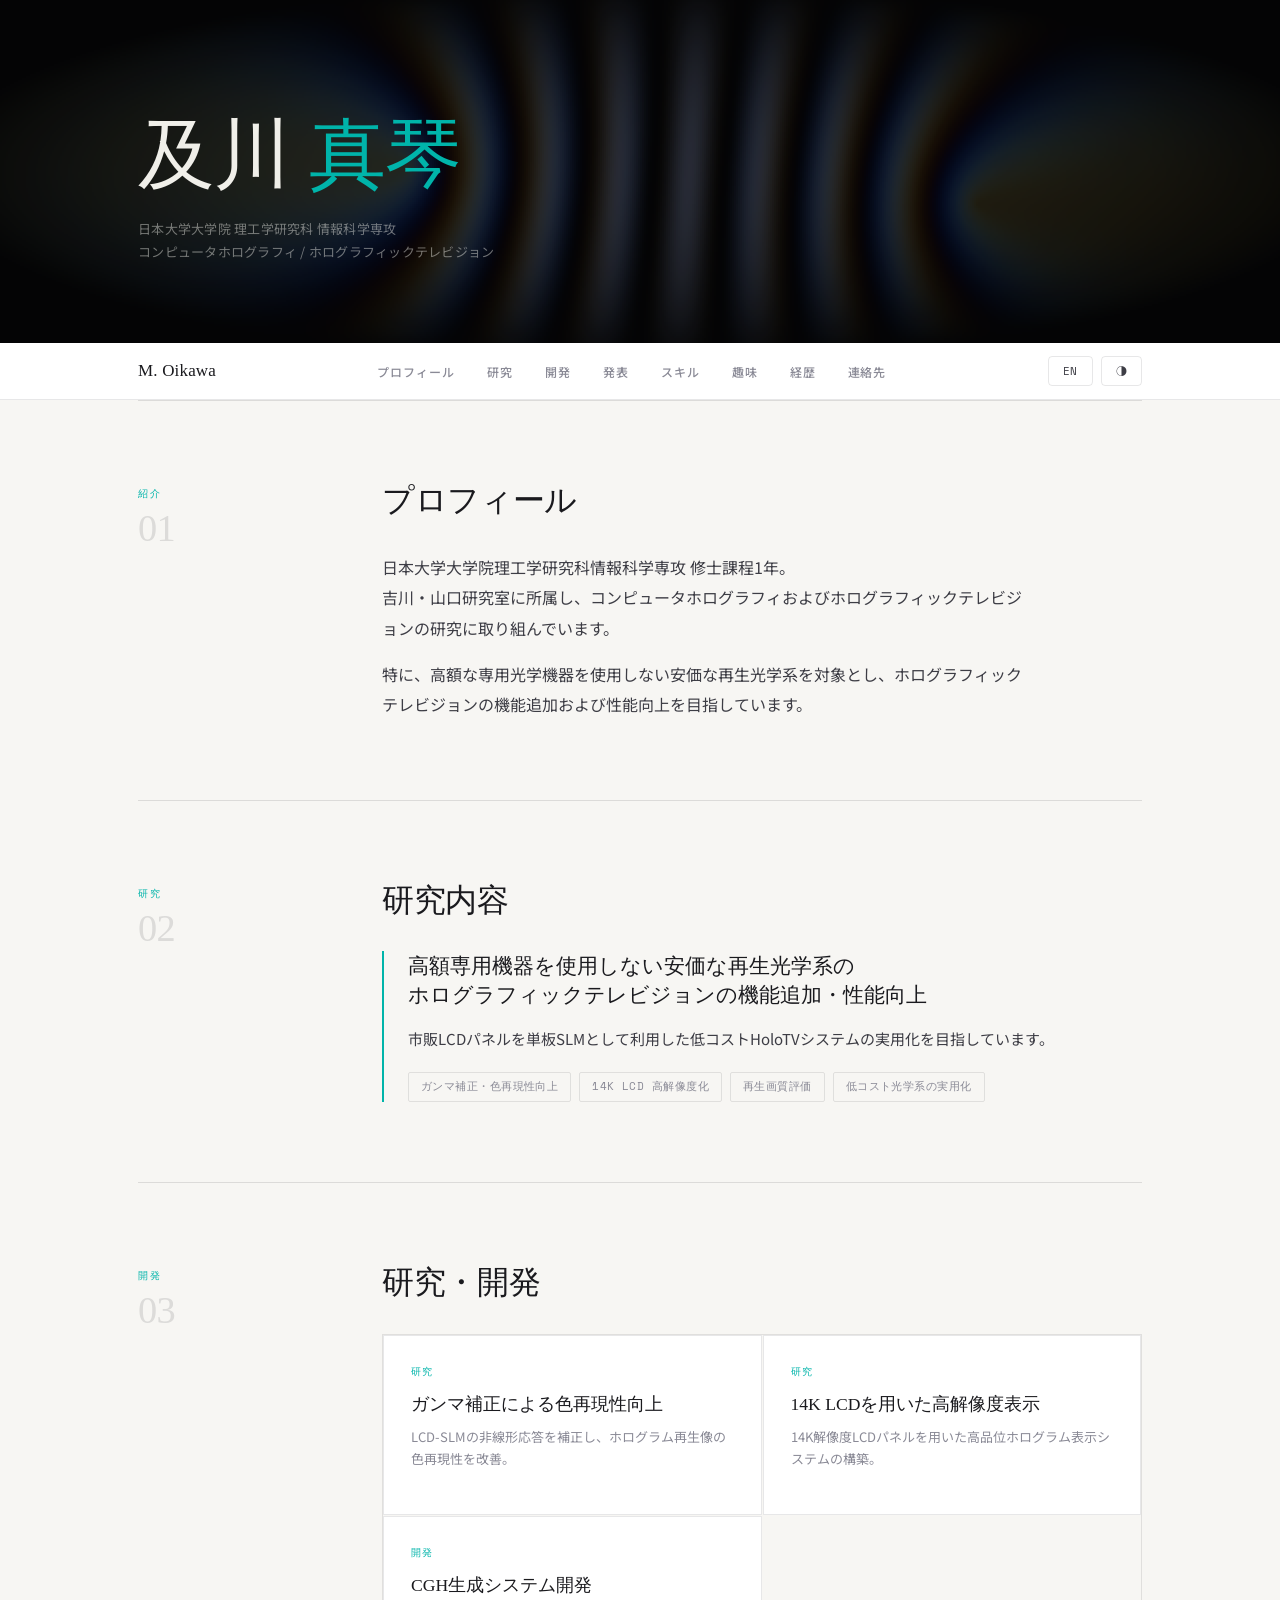
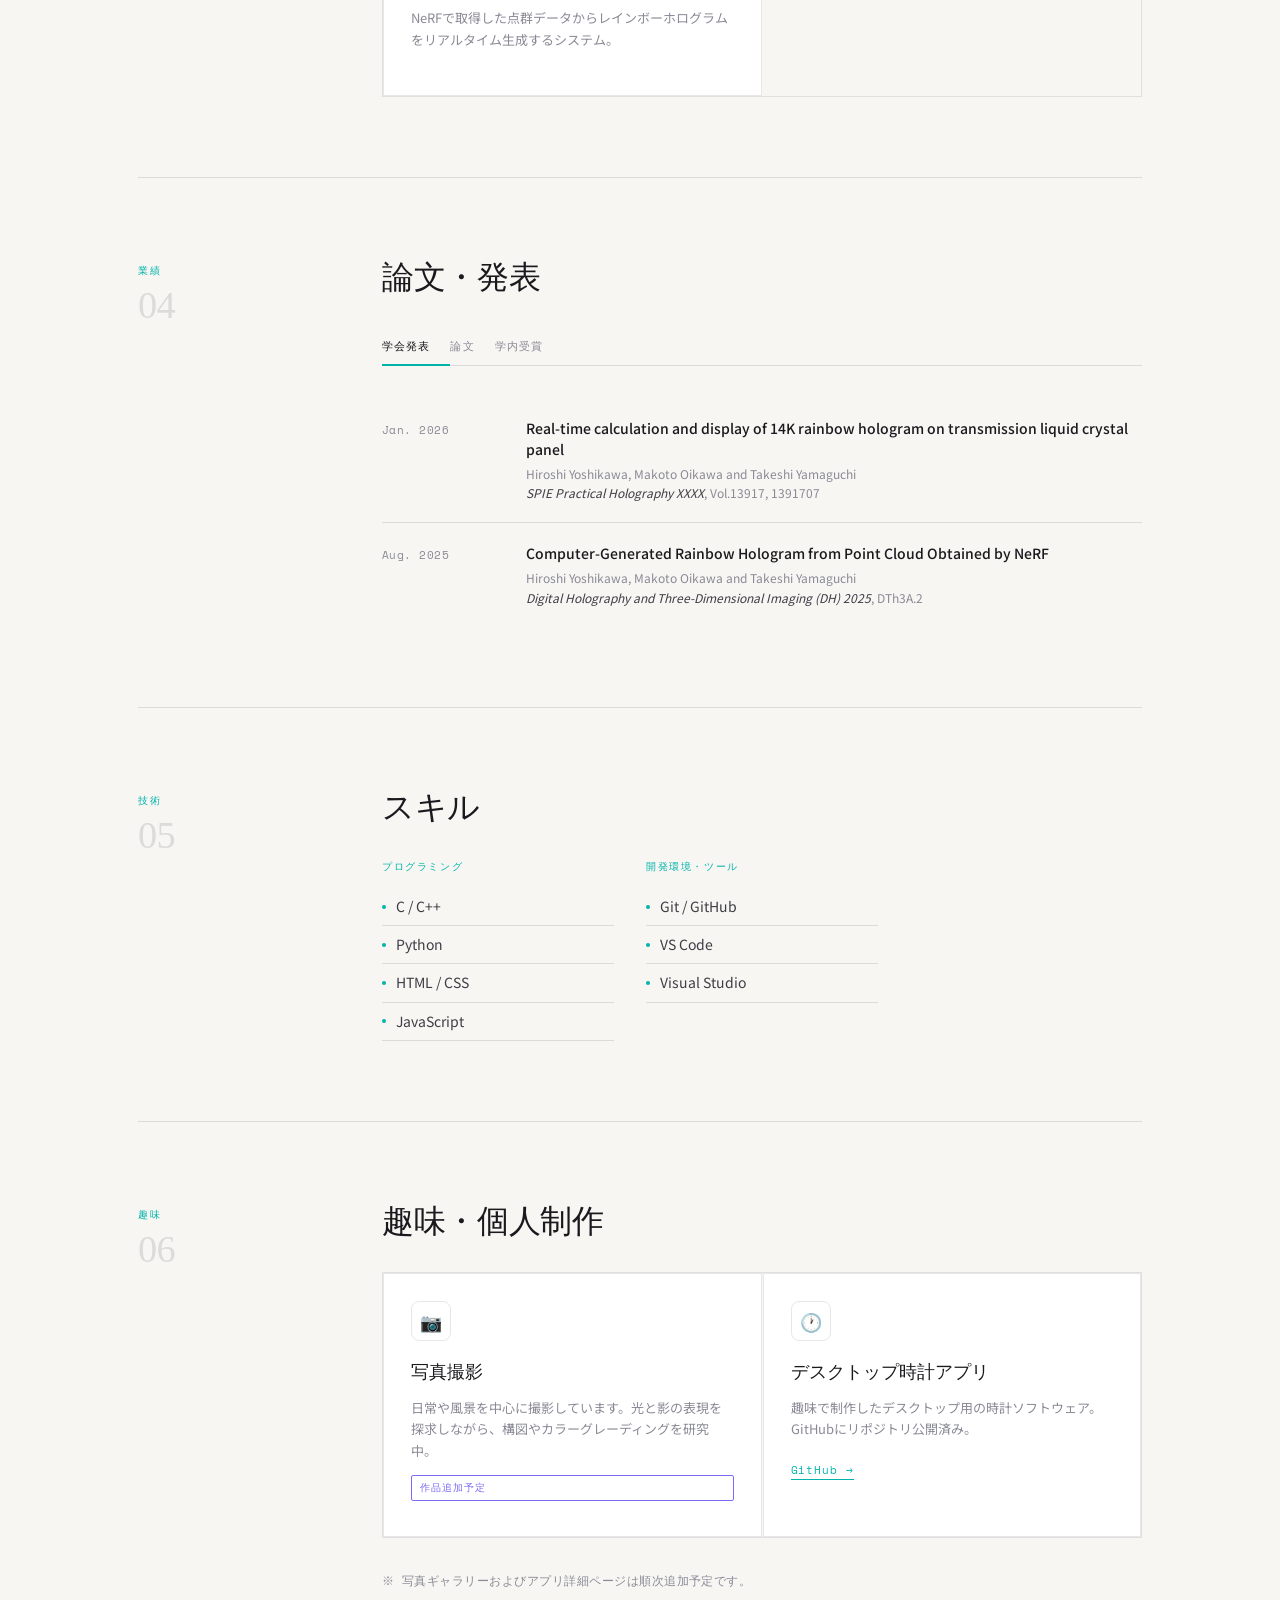
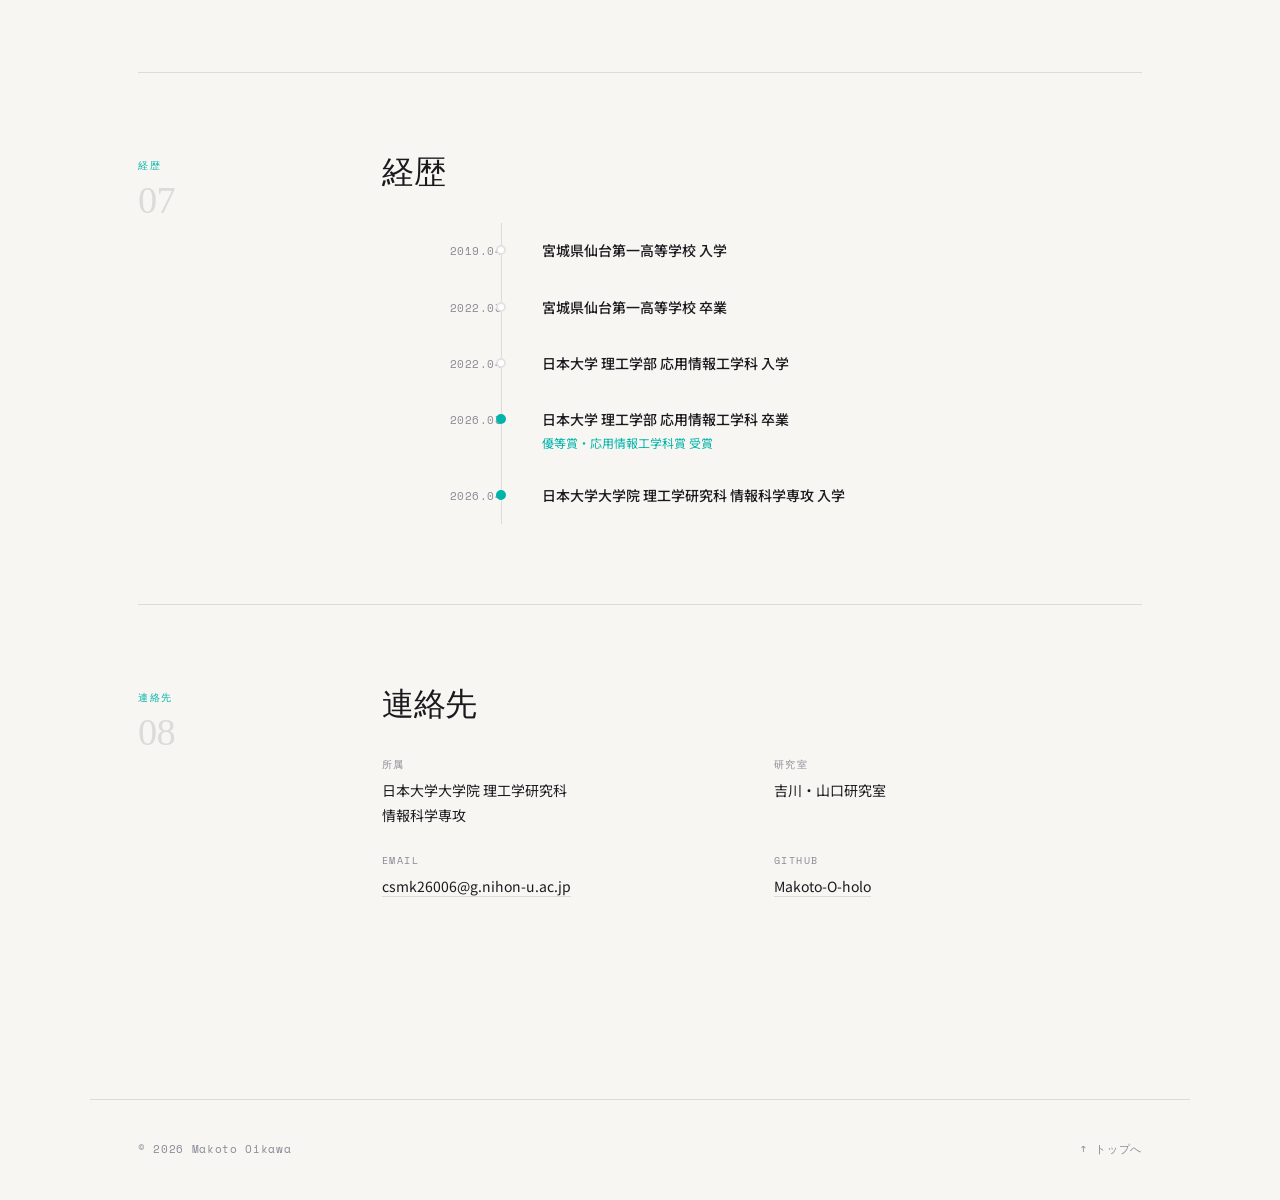
==== commit 3ce1fca6: "Update html" ====
--- a/index.html
+++ b/index.html
@@ -48,50 +48,20 @@
   -webkit-font-smoothing: antialiased;
 }
 
-/* ─── HOLOGRAPHIC HEADER ─── */
+/* ─── HERO HEADER ─── */
 header {
   position: relative;
-  min-height: 100vh;
-  display: flex;
-  flex-direction: column;
-  justify-content: flex-end;
-  padding: 0 0 72px 0;
   overflow: hidden;
-  background: var(--ink);
-}
-
-.holo-canvas {
+  background: #0d0d10;
+  padding: 96px 0 80px;
+}
+
+#holo-canvas {
   position: absolute;
   inset: 0;
-  opacity: 0.55;
-}
-
-/* SVG diffraction grating pattern */
-.holo-bg {
-  position: absolute;
-  inset: 0;
-  background:
-    repeating-linear-gradient(
-      105deg,
-      transparent 0px,
-      transparent 3px,
-      rgba(0,180,170,0.04) 3px,
-      rgba(0,180,170,0.04) 4px
-    ),
-    repeating-linear-gradient(
-      -15deg,
-      transparent 0px,
-      transparent 5px,
-      rgba(124,108,245,0.03) 5px,
-      rgba(124,108,245,0.03) 6px
-    );
-  animation: holo-shift 12s ease-in-out infinite alternate;
-}
-
-@keyframes holo-shift {
-  0%   { background-position: 0 0, 0 0; filter: hue-rotate(0deg); }
-  50%  { background-position: 60px 30px, -40px 20px; filter: hue-rotate(30deg); }
-  100% { background-position: 120px 0, -80px 0; filter: hue-rotate(0deg); }
+  width: 100%;
+  height: 100%;
+  opacity: 0.9;
 }
 
 .header-inner {
@@ -101,7 +71,13 @@
   margin: 0 auto;
   padding: 0 48px;
   width: 100%;
-}
+  display: grid;
+  grid-template-columns: 1fr auto;
+  align-items: end;
+  gap: 40px;
+}
+
+.header-left {}
 
 .header-eyebrow {
   font-family: var(--ff-mono);
@@ -109,55 +85,76 @@
   letter-spacing: 0.18em;
   text-transform: uppercase;
   color: var(--accent);
-  margin-bottom: 24px;
+  margin-bottom: 20px;
+  opacity: 0;
+  animation: fade-up 0.6s 0.1s ease forwards;
 }
 
 header h1 {
   font-family: var(--ff-display);
-  font-size: clamp(3.5rem, 7vw, 6rem);
+  font-size: clamp(3.2rem, 6vw, 5.2rem);
   font-weight: 500;
   color: #f0efe9;
   line-height: 1.05;
   letter-spacing: -0.01em;
   margin-bottom: 20px;
+  opacity: 0;
+  animation: fade-up 0.7s 0.25s ease forwards;
 }
 
 header h1 em {
-  display: block;
+  display: inline;
   font-style: normal;
   color: var(--accent);
 }
 
 .header-sub {
-  font-size: 14px;
-  color: rgba(240,239,233,0.55);
+  font-size: 13px;
+  color: rgba(240,239,233,0.45);
   letter-spacing: 0.02em;
   max-width: 480px;
-  line-height: 1.7;
-}
-
-.header-scroll {
-  position: absolute;
-  bottom: 32px;
-  right: 48px;
-  z-index: 2;
+  line-height: 1.8;
+  opacity: 0;
+  animation: fade-up 0.7s 0.4s ease forwards;
+}
+
+.header-right {
+  text-align: right;
+  opacity: 0;
+  animation: fade-up 0.7s 0.5s ease forwards;
+}
+
+.header-stat {
+  margin-bottom: 20px;
+}
+
+.header-stat-num {
+  font-family: var(--ff-display);
+  font-size: 2.8rem;
+  font-weight: 400;
+  color: #f0efe9;
+  line-height: 1;
+  letter-spacing: -0.02em;
+}
+
+.header-stat-label {
   font-family: var(--ff-mono);
   font-size: 10px;
   letter-spacing: 0.14em;
   text-transform: uppercase;
   color: rgba(240,239,233,0.35);
-  writing-mode: vertical-rl;
-  display: flex;
-  align-items: center;
-  gap: 12px;
-}
-
-.header-scroll::before {
-  content: '';
-  display: block;
-  width: 1px;
-  height: 48px;
-  background: linear-gradient(to bottom, transparent, rgba(240,239,233,0.3));
+  margin-top: 4px;
+}
+
+@keyframes fade-up {
+  from { opacity: 0; transform: translateY(16px); }
+  to   { opacity: 1; transform: translateY(0); }
+}
+
+@media (prefers-reduced-motion: reduce) {
+  header h1, .header-eyebrow, .header-sub, .header-right {
+    animation: none; opacity: 1;
+  }
 }
 
 /* ─── NAV ─── */
@@ -753,7 +750,8 @@
 /* ─── RESPONSIVE ─── */
 @media (max-width: 900px) {
   .site-body { padding: 0 24px 80px; }
-  .header-inner { padding: 0 24px; }
+  .header-inner { padding: 0 24px; grid-template-columns: 1fr; }
+  .header-right { display: flex; gap: 32px; text-align: left; }
   .nav-inner { padding: 0 24px; }
   .nav-links { display: none; }
   .section {
@@ -767,7 +765,6 @@
 
 @media (max-width: 640px) {
   header h1 { font-size: 2.8rem; }
-  .header-scroll { display: none; }
   .pub-item { grid-template-columns: 1fr; gap: 4px; }
   .contact-grid { grid-template-columns: 1fr; }
   .timeline::before { left: 99px; }
@@ -790,24 +787,21 @@
 
 <!-- ─── HEADER ─── -->
 <header>
-  <div class="holo-bg"></div>
+  <canvas id="holo-canvas"></canvas>
   <div class="header-inner">
-    <p class="header-eyebrow">
-      <span class="lang ja">研究ポートフォリオ</span>
-      <span class="lang en hidden">Research Portfolio</span>
-    </p>
-    <h1>
-      <span class="lang ja">及川<br><em>真琴</em></span>
-      <span class="lang en hidden">Makoto<br><em>Oikawa</em></span>
-    </h1>
-    <p class="header-sub">
-      <span class="lang ja">日本大学大学院 理工学研究科 情報科学専攻<br>コンピュータホログラフィ / ホログラフィックテレビジョン</span>
-      <span class="lang en hidden">Graduate School of Science and Technology,<br>Nihon University — Computer Holography &amp; Holographic Television</span>
-    </p>
-  </div>
-  <div class="header-scroll">
-    <span class="lang ja">スクロール</span>
-    <span class="lang en hidden">Scroll</span>
+    <div class="header-left">
+      <p class="header-eyebrow">
+        <span class="lang en hidden">Researcher &amp; Developer</span>
+      </p>
+      <h1>
+        <span class="lang ja">及川 <em>真琴</em></span>
+        <span class="lang en hidden">Makoto <em>Oikawa</em></span>
+      </h1>
+      <p class="header-sub">
+        <span class="lang ja">日本大学大学院 理工学研究科 情報科学専攻<br>コンピュータホログラフィ / ホログラフィックテレビジョン</span>
+        <span class="lang en hidden">Graduate School of Science and Technology, Nihon University<br>Computer Holography &amp; Holographic Television</span>
+      </p>
+    </div>
   </div>
 </header>
 
@@ -1269,6 +1263,98 @@
 
 /* ── INIT ── */
 renderPublications();
+
+/* ── HOLOGRAPHIC CANVAS ── */
+(function() {
+  const canvas = document.getElementById('holo-canvas');
+  const ctx = canvas.getContext('2d');
+  let W, H, t = 0;
+  let mx = 0.5, my = 0.5;
+
+  function resize() {
+    W = canvas.offsetWidth;
+    H = canvas.offsetHeight;
+    canvas.width  = W;
+    canvas.height = H;
+  }
+
+  // Two coherent point sources — interference pattern like holography
+  function draw() {
+    t += 0.008;
+    ctx.clearRect(0, 0, W, H);
+
+    // Dark base
+    ctx.fillStyle = '#0d0d10';
+    ctx.fillRect(0, 0, W, H);
+
+    const imgData = ctx.createImageData(W, H);
+    const d = imgData.data;
+
+    // Source positions that drift slowly + follow mouse
+    const s1x = W * (0.28 + 0.06 * Math.sin(t * 0.7) + (mx - 0.5) * 0.08);
+    const s1y = H * (0.45 + 0.04 * Math.cos(t * 0.5));
+    const s2x = W * (0.72 + 0.05 * Math.cos(t * 0.6) + (mx - 0.5) * 0.08);
+    const s2y = H * (0.55 + 0.06 * Math.sin(t * 0.8) + (my - 0.5) * 0.06);
+
+    const k = 0.045; // spatial frequency (fringe density)
+
+    for (let y = 0; y < H; y += 2) {
+      for (let x = 0; x < W; x += 2) {
+        const r1 = Math.sqrt((x - s1x) ** 2 + (y - s1y) ** 2);
+        const r2 = Math.sqrt((x - s2x) ** 2 + (y - s2y) ** 2);
+
+        // Interference: cos of path difference
+        const phase = k * (r1 - r2) + t * 0.3;
+        const I = 0.5 + 0.5 * Math.cos(phase);
+
+        // Chromatic dispersion — slight wavelength shift per channel
+        const phaseR = k * 0.97 * (r1 - r2) + t * 0.28;
+        const phaseG = k * 1.00 * (r1 - r2) + t * 0.30;
+        const phaseB = k * 1.04 * (r1 - r2) + t * 0.33;
+
+        const iR = (0.5 + 0.5 * Math.cos(phaseR));
+        const iG = (0.5 + 0.5 * Math.cos(phaseG));
+        const iB = (0.5 + 0.5 * Math.cos(phaseB));
+
+        // Radial fade from center
+        const cx = x / W - 0.5, cy = y / H - 0.5;
+        const fade = Math.max(0, 1 - (cx*cx + cy*cy) * 3.2);
+
+        const base = 4; // low ambient so dark background stays dark
+        const amp  = 38;
+
+        const r = Math.round(base + iR * amp * fade);
+        const g = Math.round(base + iG * amp * fade * 1.1);
+        const b = Math.round(base + iB * amp * fade * 1.4); // teal bias
+
+        const i4 = (y * W + x) * 4;
+        // Fill 2x2 block for performance
+        for (let dy = 0; dy < 2 && y+dy < H; dy++) {
+          for (let dx = 0; dx < 2 && x+dx < W; dx++) {
+            const j = ((y+dy) * W + (x+dx)) * 4;
+            d[j]   = r;
+            d[j+1] = g;
+            d[j+2] = b;
+            d[j+3] = 255;
+          }
+        }
+      }
+    }
+
+    ctx.putImageData(imgData, 0, 0);
+    requestAnimationFrame(draw);
+  }
+
+  window.addEventListener('resize', () => { resize(); });
+  canvas.parentElement.addEventListener('mousemove', e => {
+    const rect = canvas.getBoundingClientRect();
+    mx = (e.clientX - rect.left) / rect.width;
+    my = (e.clientY - rect.top)  / rect.height;
+  });
+
+  resize();
+  draw();
+})();
 </script>
 
 </body>
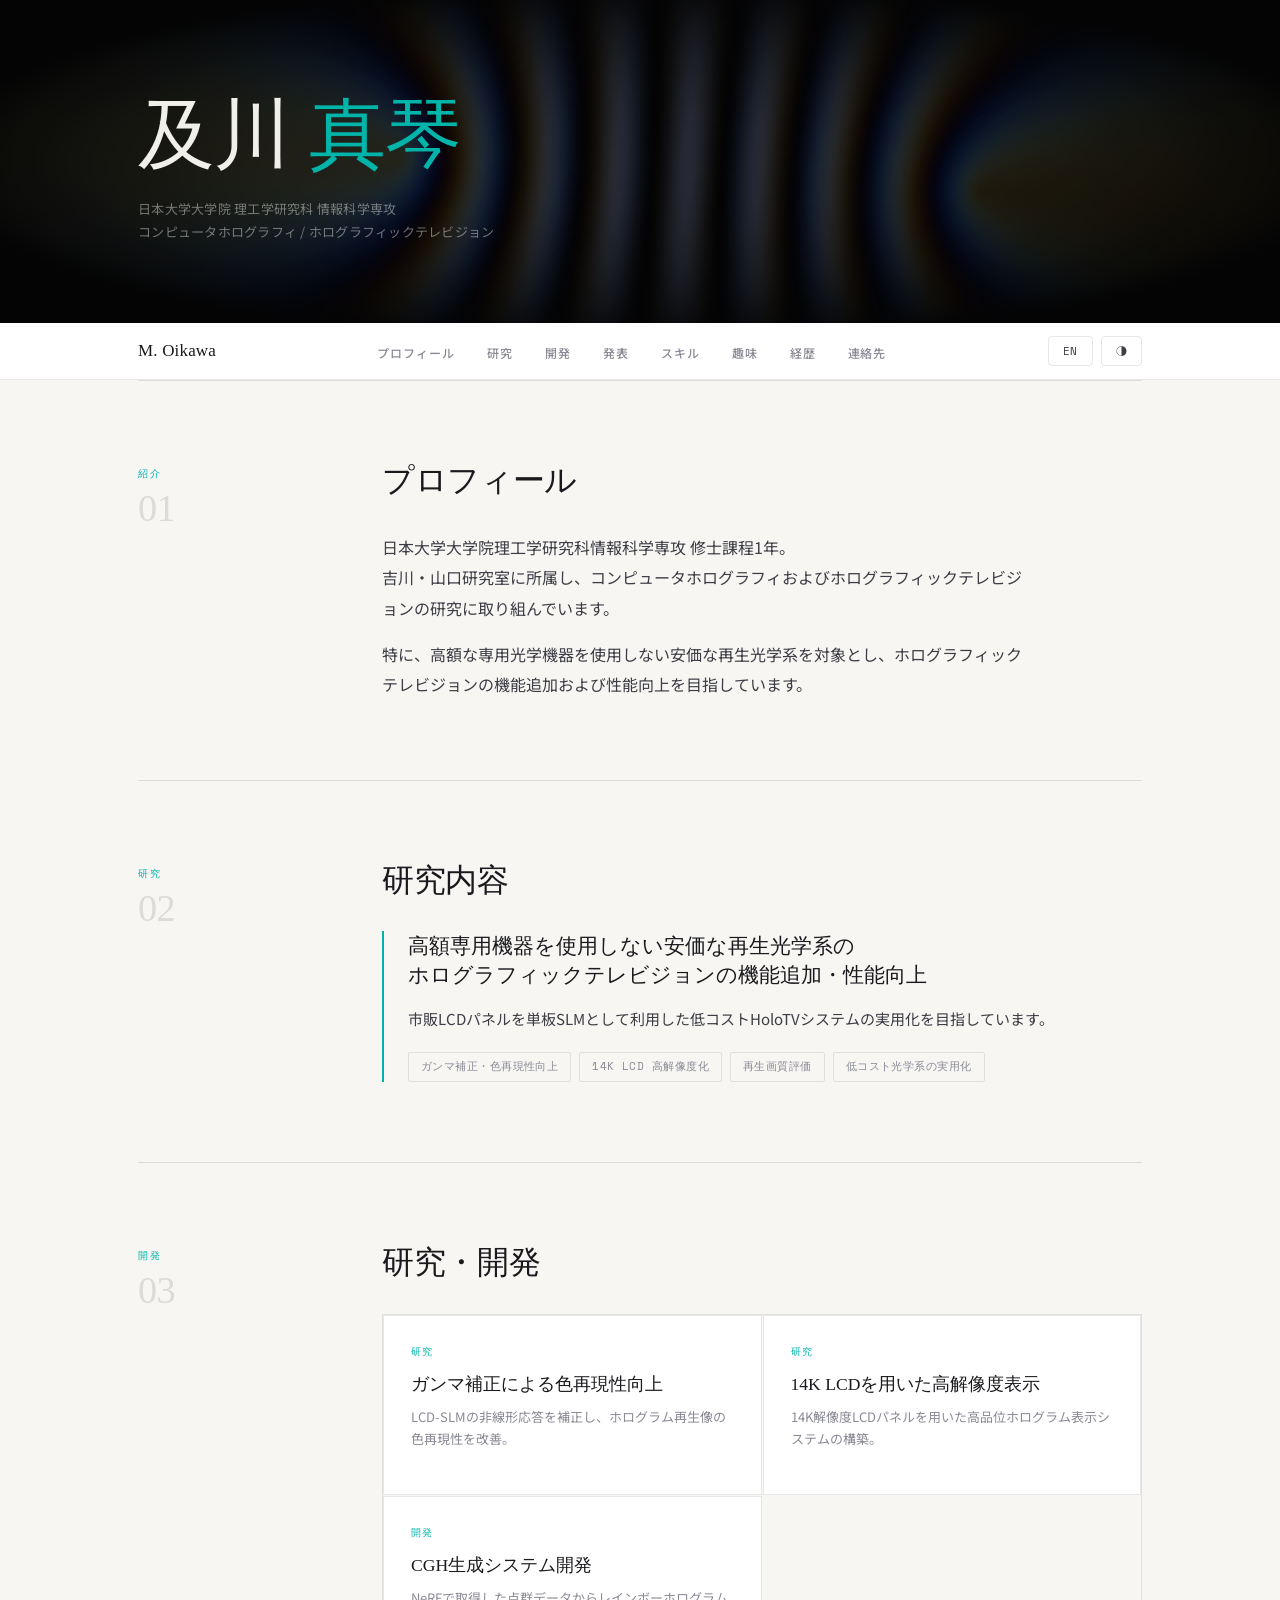
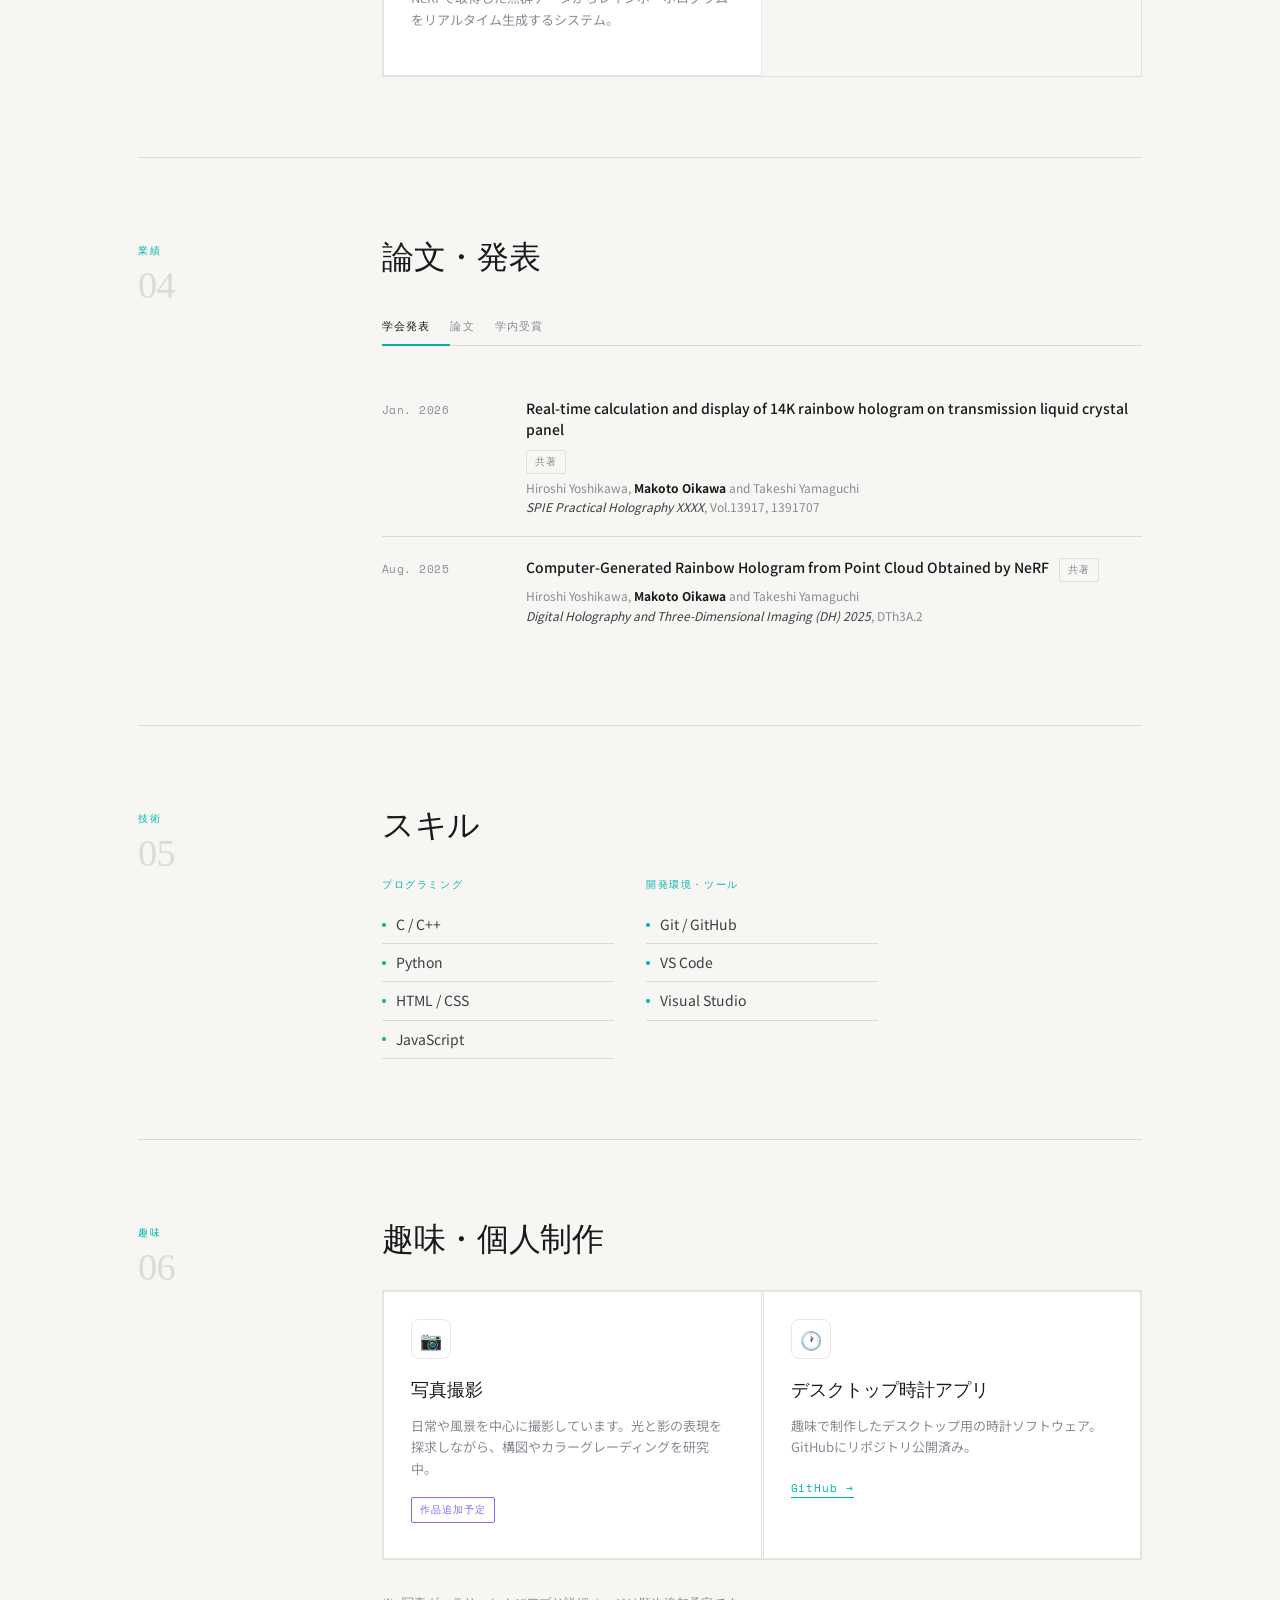
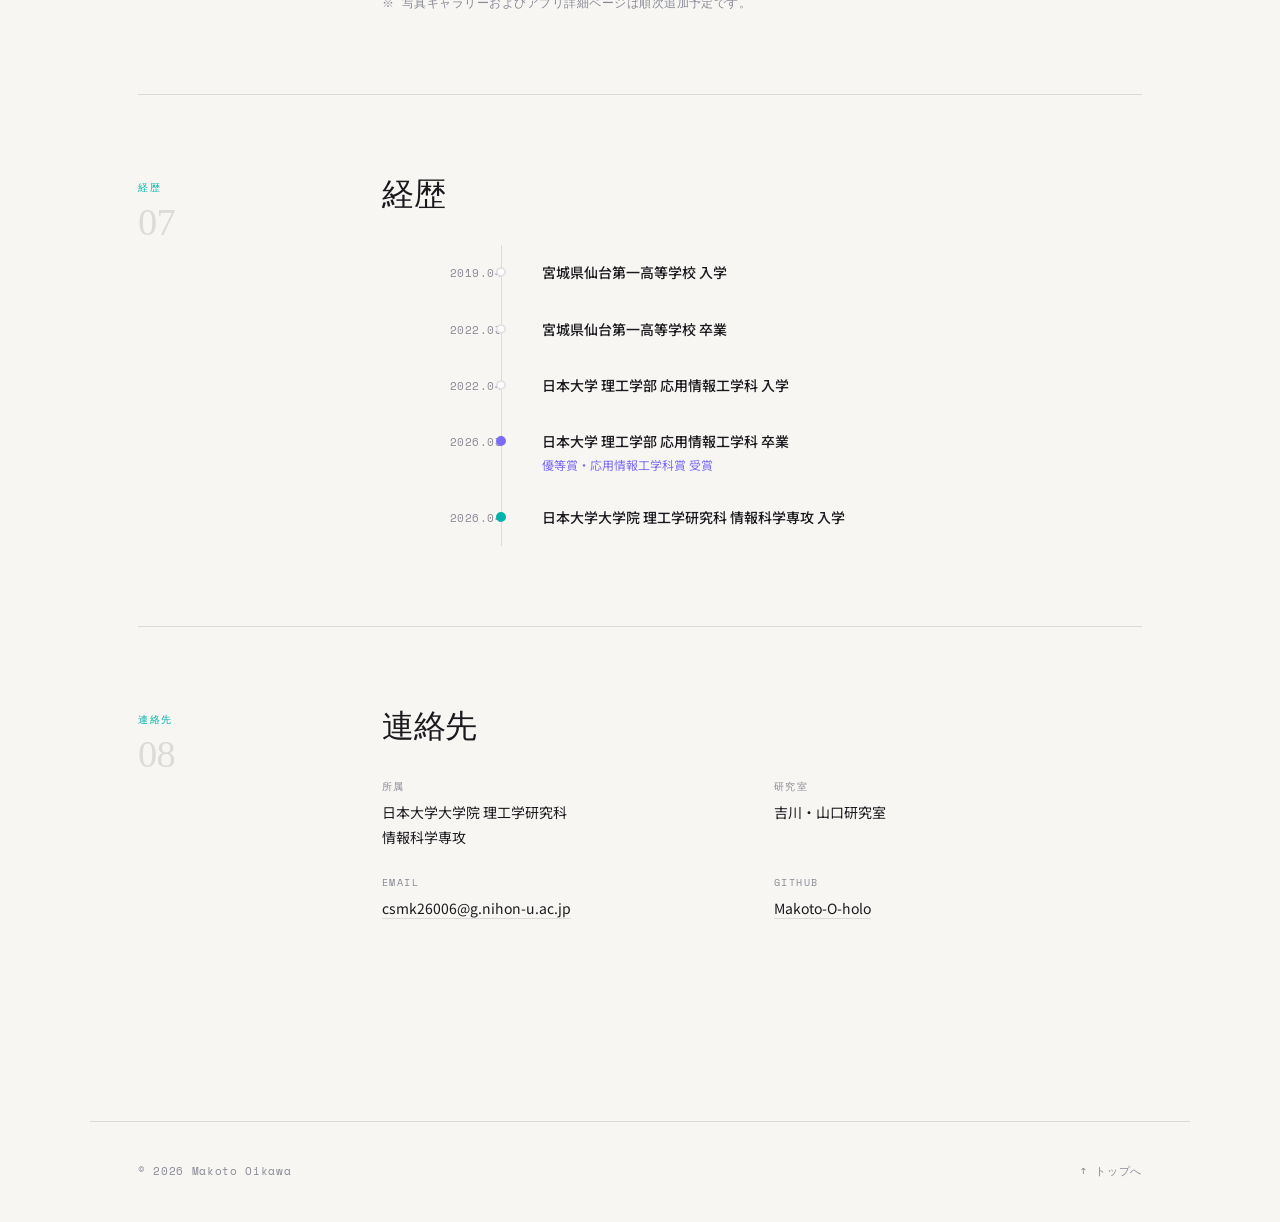
==== commit c7b1a4c6: "Fix design" ====
--- a/index.html
+++ b/index.html
@@ -472,6 +472,45 @@
   color: var(--ink2);
 }
 
+.pub-title-row {
+  display: flex;
+  align-items: baseline;
+  gap: 10px;
+  flex-wrap: wrap;
+  margin-bottom: 4px;
+}
+
+/* .pub-title はインライン要素として再定義 */
+.pub-title-row .pub-title {
+  font-size: 14px;
+  font-weight: 500;
+  color: var(--ink);
+  line-height: 1.5;
+  margin-bottom: 0;
+}
+
+.role-badge {
+  flex-shrink: 0;
+  font-family: var(--ff-mono);
+  font-size: 10px;
+  letter-spacing: 0.1em;
+  padding: 2px 8px;
+  border-radius: 2px;
+  white-space: nowrap;
+}
+
+.role-first {
+  background: transparent;
+  border: 1px solid var(--accent);
+  color: var(--accent);
+}
+
+.role-co {
+  background: transparent;
+  border: 1px solid var(--border);
+  color: var(--muted);
+}
+
 .award-item {
   padding: 16px 0;
   border-bottom: 1px solid var(--rule);
@@ -570,6 +609,11 @@
 .tl-item.highlight::before {
   border-color: var(--accent);
   background: var(--accent);
+}
+
+.tl-item.highlight.award::before {
+  border-color: var(--accent2);
+  background: var(--accent2);
 }
 
 .tl-date {
@@ -745,7 +789,6 @@
 
 /* ─── UTILITY ─── */
 .hidden { display: none !important; }
-.lang { display: block; }
 
 /* ─── RESPONSIVE ─── */
 @media (max-width: 900px) {
@@ -790,16 +833,13 @@
   <canvas id="holo-canvas"></canvas>
   <div class="header-inner">
     <div class="header-left">
-      <p class="header-eyebrow">
-        <span class="lang en hidden">Researcher &amp; Developer</span>
-      </p>
       <h1>
-        <span class="lang ja">及川 <em>真琴</em></span>
-        <span class="lang en hidden">Makoto <em>Oikawa</em></span>
+        <span class="lang ja" style="display:block;">及川 <em>真琴</em></span>
+        <span class="lang en hidden" style="display:block;">Makoto <em>Oikawa</em></span>
       </h1>
       <p class="header-sub">
-        <span class="lang ja">日本大学大学院 理工学研究科 情報科学専攻<br>コンピュータホログラフィ / ホログラフィックテレビジョン</span>
-        <span class="lang en hidden">Graduate School of Science and Technology, Nihon University<br>Computer Holography &amp; Holographic Television</span>
+        <span class="lang ja" style="display:block;">日本大学大学院 理工学研究科 情報科学専攻<br>コンピュータホログラフィ / ホログラフィックテレビジョン</span>
+        <span class="lang en hidden" style="display:block;">Graduate School of Science and Technology, Nihon University<br>Computer Holography &amp; Holographic Television</span>
       </p>
     </div>
   </div>
@@ -1096,13 +1136,13 @@
           </div>
         </div>
 
-        <div class="tl-item highlight">
+        <div class="tl-item highlight award">
           <div class="tl-date">2026.03</div>
           <div class="tl-content">
             <strong class="lang ja">日本大学 理工学部 応用情報工学科 卒業</strong>
             <strong class="lang en hidden">Graduated from Nihon University — Computer Engineering</strong>
-            <span class="lang ja" style="font-size:12px; color:var(--accent);">優等賞・応用情報工学科賞 受賞</span>
-            <span class="lang en hidden" style="font-size:12px; color:var(--accent);">Excellence Award &amp; Dept. Award</span>
+            <span class="lang ja" style="display:block; font-size:12px; color:var(--accent2);">優等賞・応用情報工学科賞 受賞</span>
+            <span class="lang en hidden" style="display:block; font-size:12px; color:var(--accent2);">Excellence Award &amp; Dept. Award</span>
           </div>
         </div>
 
@@ -1172,6 +1212,11 @@
 <!-- ─── SCRIPTS ─── -->
 <script>
 /* ── DATA ── */
+// ※ authors の先頭が自分の名前なら自動で「筆頭著者」バッジになります
+//   例: "Makoto Oikawa, ..." → 筆頭著者
+//       "Hiroshi Yoshikawa, Makoto Oikawa, ..." → 共著者
+const MY_NAME = "Makoto Oikawa";
+
 const conferences = [
   {
     authors: "Hiroshi Yoshikawa, Makoto Oikawa and Takeshi Yamaguchi",
@@ -1192,11 +1237,26 @@
 const papers = [];
 
 const awards = [
-  { date: "2026.03", title: "優等賞 / Excellence Award" },
-  { date: "2026.03", title: "応用情報工学科賞 / Dept. Award" }
+  { date: "2026.03", titleJa: "優等賞",        titleEn: "Excellence Award" },
+  { date: "2026.03", titleJa: "応用情報工学科賞", titleEn: "Dept. Award" }
 ];
 
 /* ── RENDER ── */
+
+// 著者文字列から役割を判定し、自分の名前を太字にして返す
+function formatAuthors(authors) {
+  // 自分の名前を <strong> でハイライト
+  return authors.replace(MY_NAME, `<strong style="color:var(--ink)">${MY_NAME}</strong>`);
+}
+
+function authorRole(authors) {
+  // 先頭が自分の名前なら筆頭著者
+  const trimmed = authors.trimStart();
+  return trimmed.startsWith(MY_NAME)
+    ? { label: '筆頭著者', labelEn: 'First Author', cls: 'role-first' }
+    : { label: '共著',     labelEn: 'Co-Author',    cls: 'role-co'    };
+}
+
 function renderPublications() {
   const cl = document.getElementById('conference-list');
   const pl = document.getElementById('paper-list');
@@ -1205,33 +1265,54 @@
   if (conferences.length === 0) {
     cl.innerHTML = '<p style="color:var(--muted);font-size:13px;padding:16px 0;">—</p>';
   } else {
-    cl.innerHTML = conferences.map(c => `
+    cl.innerHTML = conferences.map(c => {
+      const role = authorRole(c.authors);
+      return `
       <div class="pub-item">
         <div class="pub-date">${c.date}</div>
         <div class="pub-content">
-          <div class="pub-title">${c.title}</div>
-          <div class="pub-meta">${c.authors}<br><em>${c.venue}</em>, ${c.cite}</div>
-        </div>
-      </div>`).join('');
+          <div class="pub-title-row">
+            <span class="pub-title">${c.title}</span>
+            <span class="role-badge ${role.cls}">
+              <span class="lang ja">${role.label}</span>
+              <span class="lang en hidden">${role.labelEn}</span>
+            </span>
+          </div>
+          <div class="pub-meta">${formatAuthors(c.authors)}<br><em>${c.venue}</em>, ${c.cite}</div>
+        </div>
+      </div>`;
+    }).join('');
   }
 
   if (papers.length === 0) {
     pl.innerHTML = '<p style="color:var(--muted);font-size:13px;padding:16px 0;">—</p>';
   } else {
-    pl.innerHTML = papers.map(p => `
+    pl.innerHTML = papers.map(p => {
+      const role = authorRole(p.authors);
+      return `
       <div class="pub-item">
         <div class="pub-date">${p.year}</div>
         <div class="pub-content">
-          <div class="pub-title">${p.title}</div>
-          <div class="pub-meta">${p.authors}<br><em>${p.journal}</em></div>
-        </div>
-      </div>`).join('');
+          <div class="pub-title-row">
+            <span class="pub-title">${p.title}</span>
+            <span class="role-badge ${role.cls}">
+              <span class="lang ja">${role.label}</span>
+              <span class="lang en hidden">${role.labelEn}</span>
+            </span>
+          </div>
+          <div class="pub-meta">${formatAuthors(p.authors)}<br><em>${p.journal}</em></div>
+        </div>
+      </div>`;
+    }).join('');
   }
 
   al.innerHTML = awards.map(a => `
     <div class="award-item">
       <span class="award-date">${a.date}</span>
-      <span class="award-title">${a.title}</span>
+      <span class="award-title">
+        <span class="lang ja" style="display:block;">${a.titleJa}</span>
+        <span class="lang en hidden" style="display:block;">${a.titleEn}</span>
+      </span>
     </div>`).join('');
 }
 
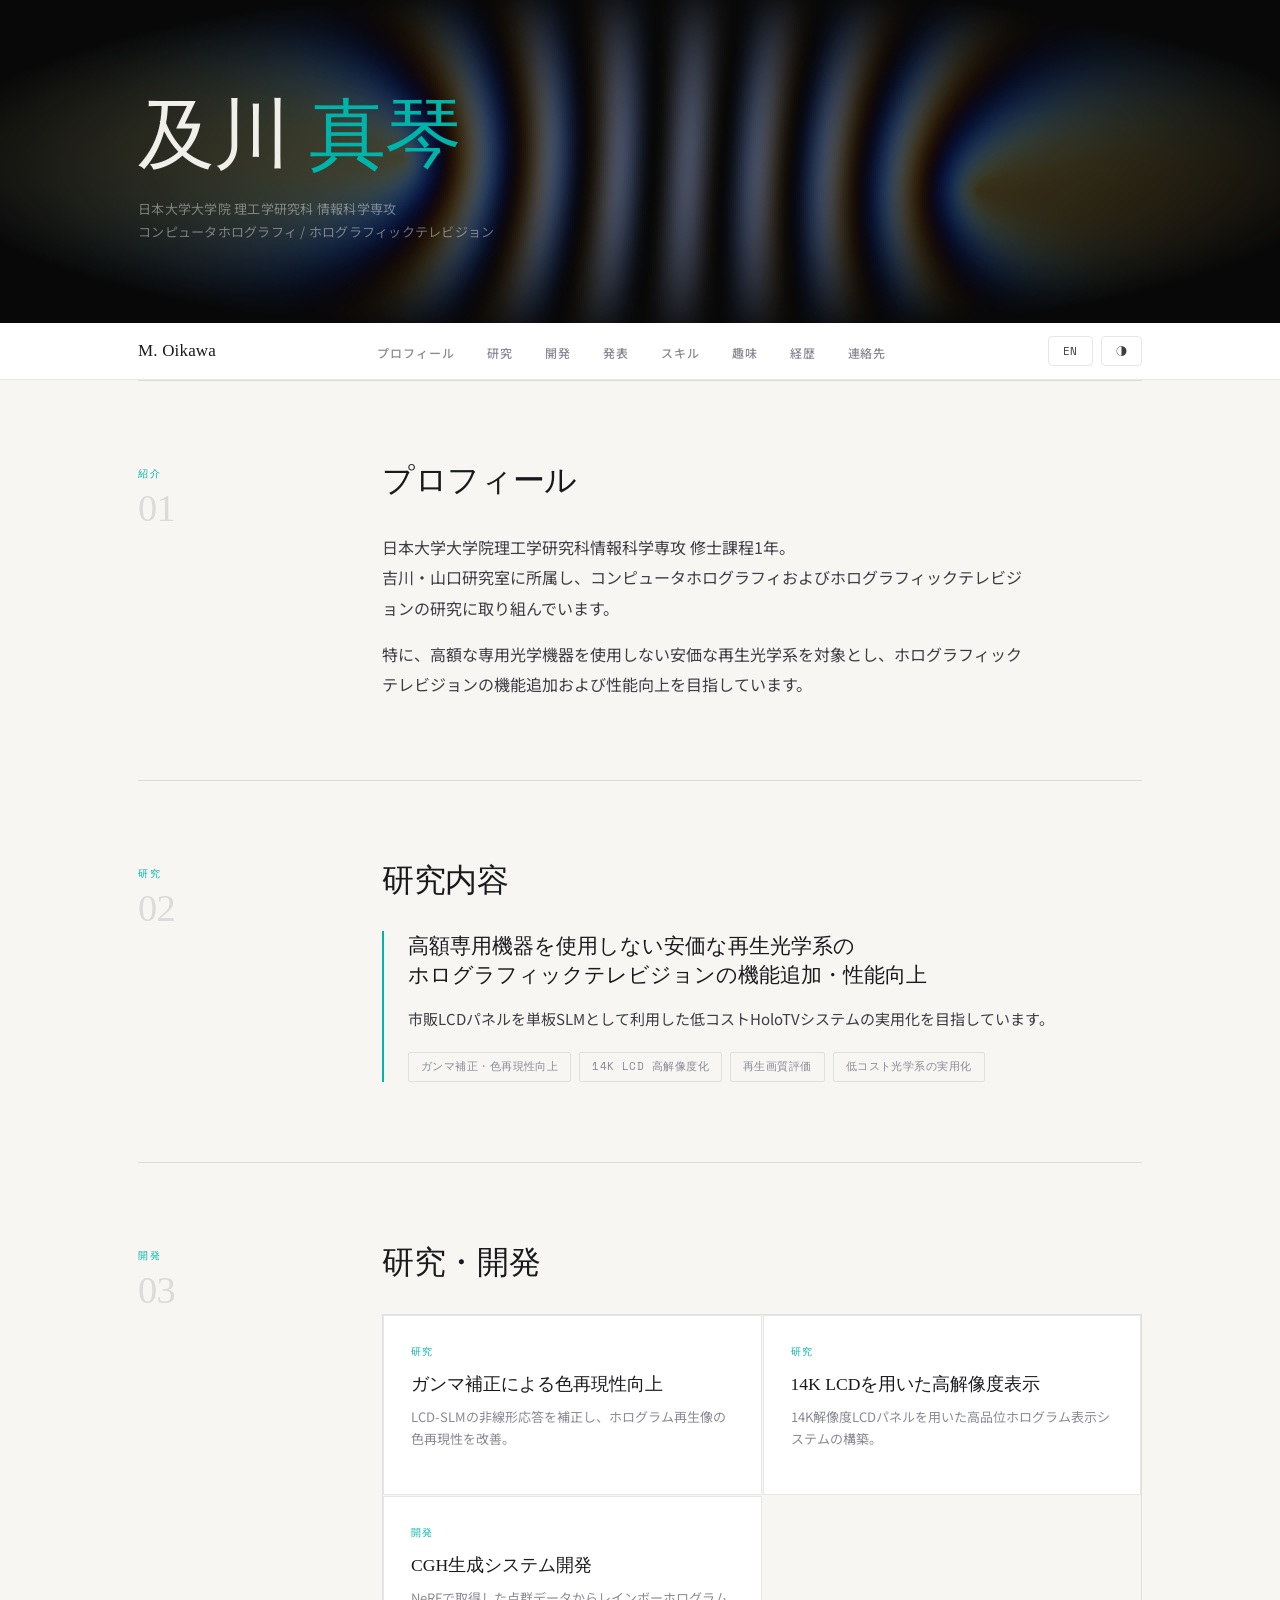
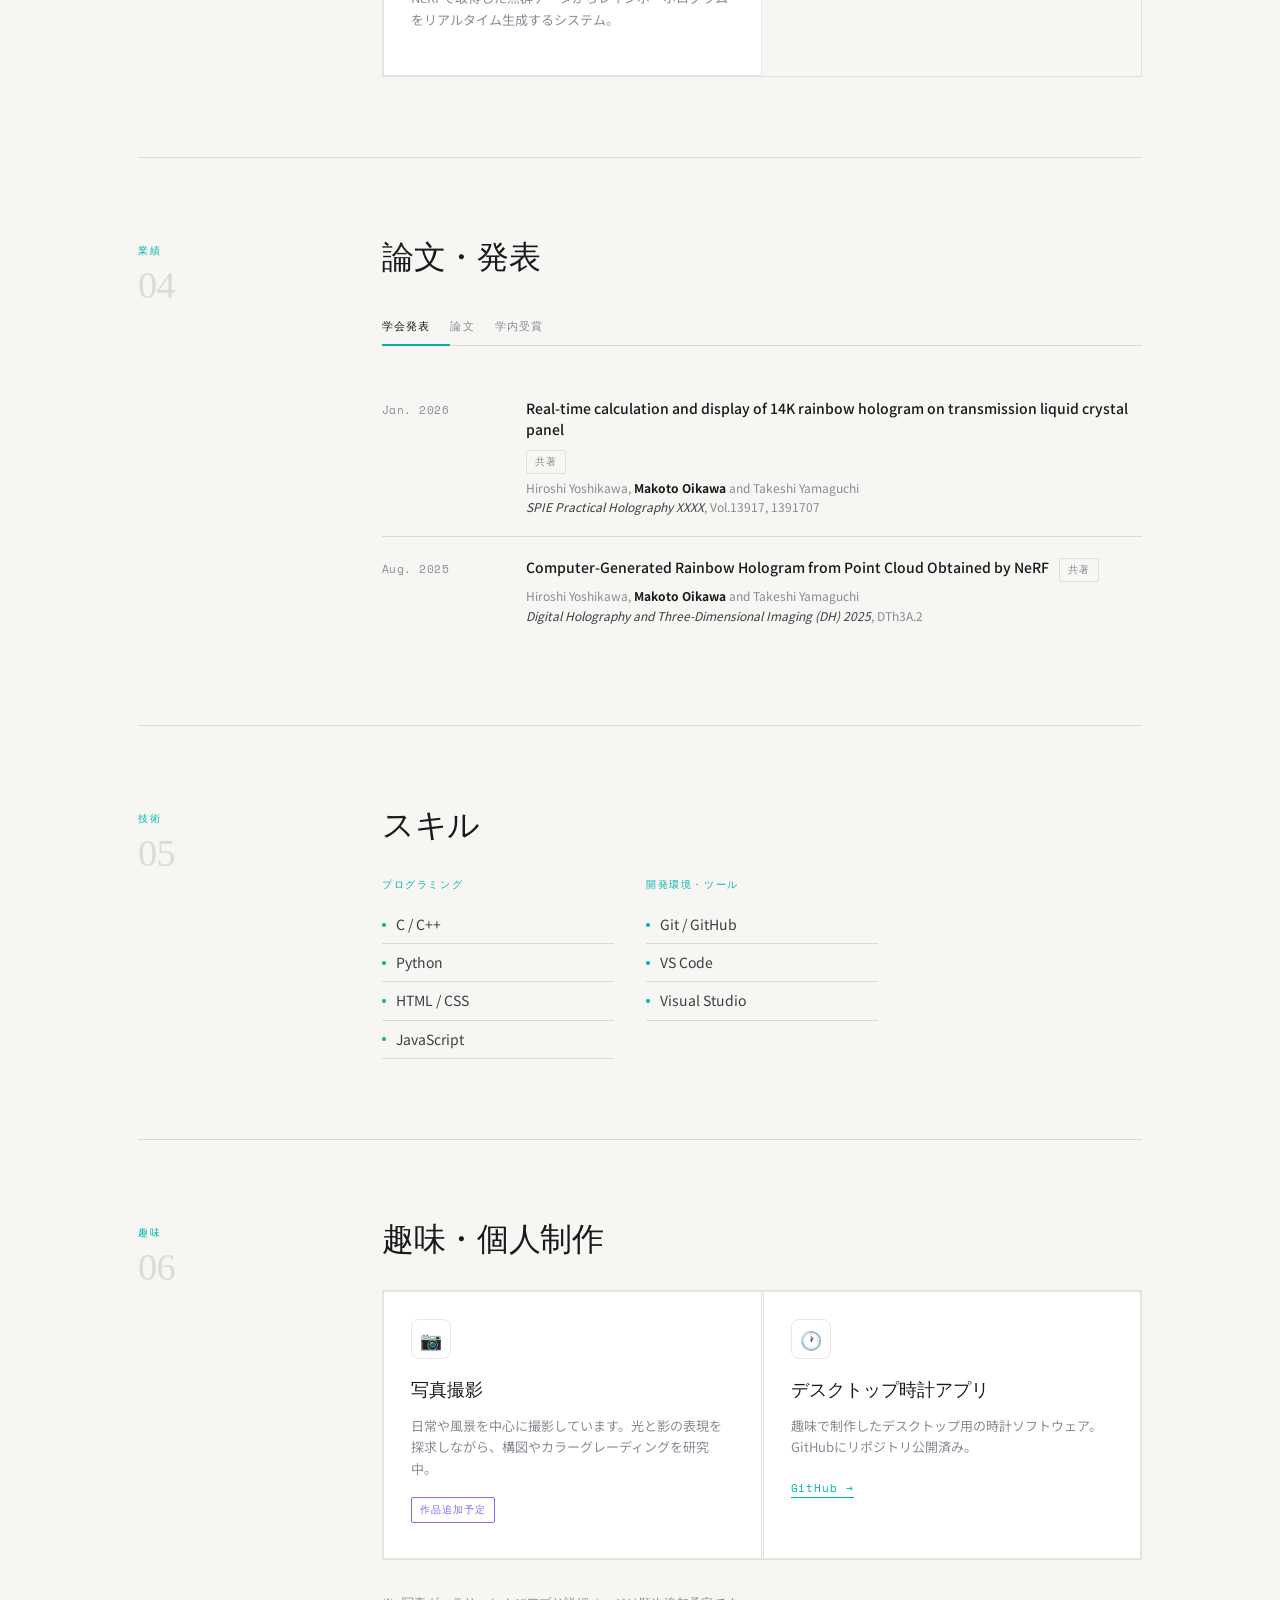
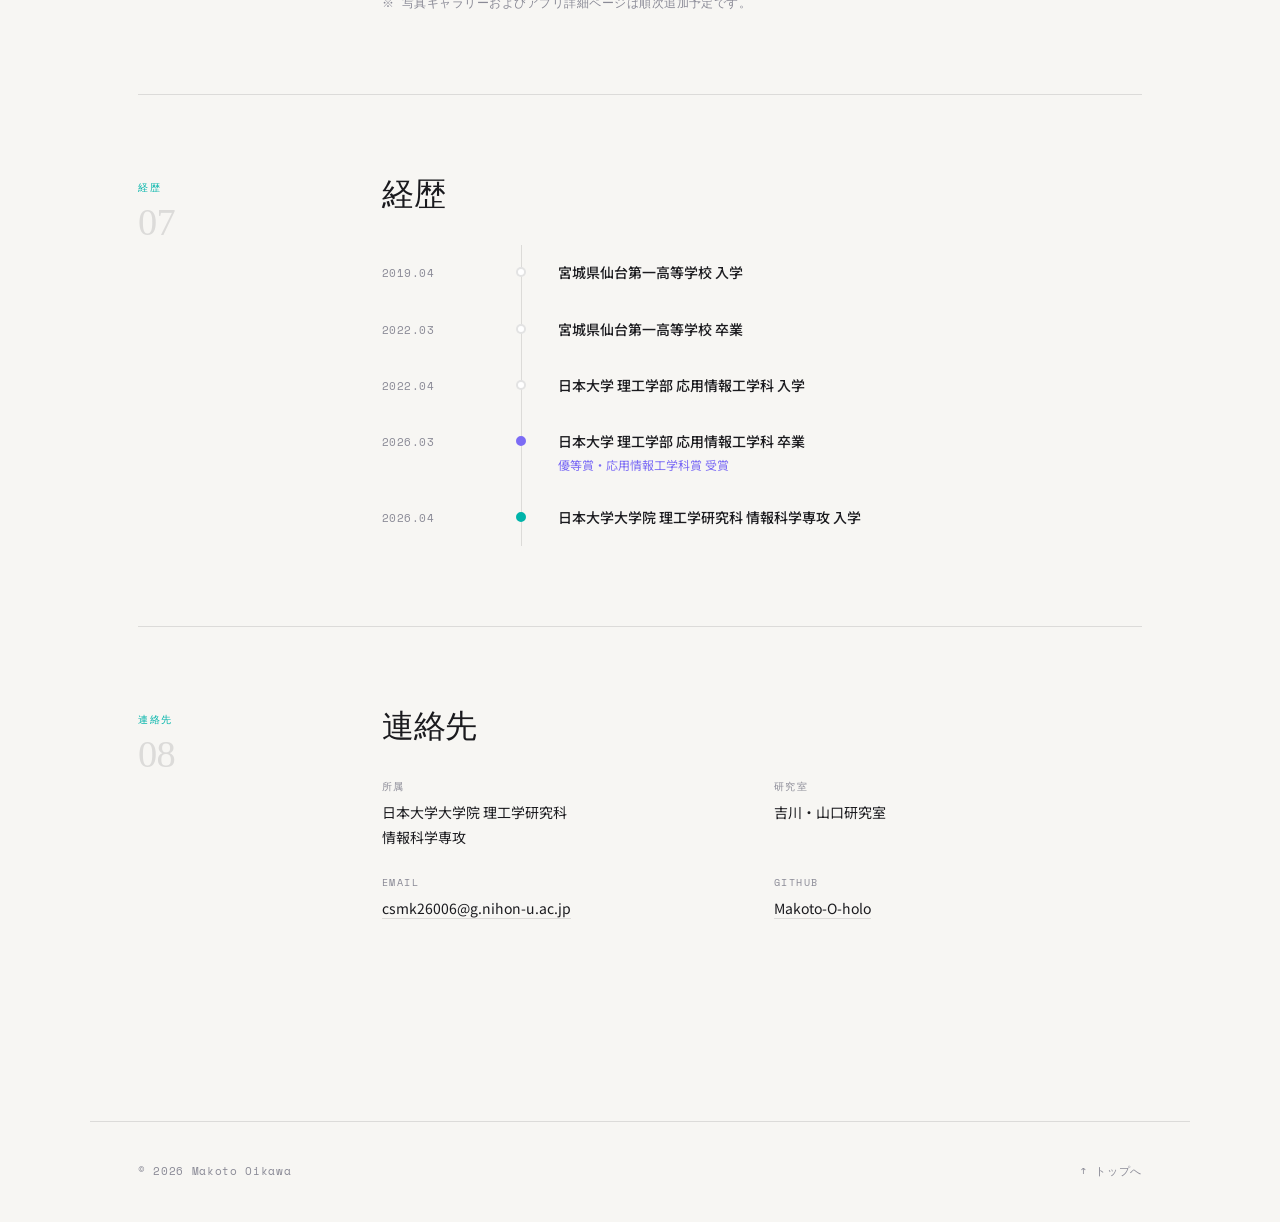
==== commit 8fc6085f: "Edit color" ====
--- a/index.html
+++ b/index.html
@@ -579,7 +579,7 @@
 .timeline::before {
   content: '';
   position: absolute;
-  left: 119px;
+  left: 139px;
   top: 0;
   bottom: 0;
   width: 1px;
@@ -588,8 +588,8 @@
 
 .tl-item {
   display: grid;
-  grid-template-columns: 120px 1fr;
-  gap: 0 40px;
+  grid-template-columns: 140px 1fr;
+  gap: 0 36px;
   padding: 16px 0;
   position: relative;
 }
@@ -597,7 +597,7 @@
 .tl-item::before {
   content: '';
   position: absolute;
-  left: 114px;
+  left: 134px;
   top: 22px;
   width: 10px;
   height: 10px;
@@ -621,7 +621,7 @@
   font-size: 11px;
   color: var(--muted);
   padding-top: 3px;
-  text-align: right;
+  text-align: left;
   letter-spacing: 0.04em;
 }
 
@@ -787,10 +787,77 @@
 
 .footer-back:hover { color: var(--ink); }
 
+/* ─── MOBILE NAV DRAWER ─── */
+.nav-hamburger {
+  display: none;
+  flex-direction: column;
+  justify-content: center;
+  gap: 5px;
+  width: 36px;
+  height: 36px;
+  background: none;
+  border: 1px solid var(--border);
+  border-radius: 4px;
+  cursor: pointer;
+  padding: 8px;
+}
+
+.nav-hamburger span {
+  display: block;
+  width: 100%;
+  height: 1px;
+  background: var(--ink);
+  transition: transform 0.2s, opacity 0.2s;
+}
+
+.nav-hamburger.open span:nth-child(1) { transform: translateY(6px) rotate(45deg); }
+.nav-hamburger.open span:nth-child(2) { opacity: 0; }
+.nav-hamburger.open span:nth-child(3) { transform: translateY(-6px) rotate(-45deg); }
+
+.nav-drawer {
+  display: none;
+  position: fixed;
+  top: 56px;
+  left: 0;
+  right: 0;
+  background: var(--surface);
+  border-bottom: 1px solid var(--border);
+  z-index: 899;
+  padding: 8px 0 16px;
+}
+
+.nav-drawer.open { display: block; }
+
+.nav-drawer a {
+  display: block;
+  padding: 12px 24px;
+  font-size: 13px;
+  font-weight: 500;
+  letter-spacing: 0.08em;
+  text-transform: uppercase;
+  color: var(--muted);
+  text-decoration: none;
+  transition: color 0.2s, background 0.2s;
+}
+
+.nav-drawer a:hover,
+.nav-drawer a:active {
+  color: var(--ink);
+  background: var(--bg);
+}
+
+.nav-drawer-divider {
+  height: 1px;
+  background: var(--border);
+  margin: 8px 24px;
+}
+
+@media (max-width: 900px) {
+  .nav-hamburger { display: flex; }
+}
+
 /* ─── UTILITY ─── */
 .hidden { display: none !important; }
-
-/* ─── RESPONSIVE ─── */
 @media (max-width: 900px) {
   .site-body { padding: 0 24px 80px; }
   .header-inner { padding: 0 24px; grid-template-columns: 1fr; }
@@ -810,9 +877,9 @@
   header h1 { font-size: 2.8rem; }
   .pub-item { grid-template-columns: 1fr; gap: 4px; }
   .contact-grid { grid-template-columns: 1fr; }
-  .timeline::before { left: 99px; }
-  .tl-item { grid-template-columns: 100px 1fr; }
-  .tl-item::before { left: 94px; }
+  .timeline::before { left: 119px; }
+  .tl-item { grid-template-columns: 120px 1fr; }
+  .tl-item::before { left: 114px; }
 }
 
 /* ─── DARK MODE OVERRIDES ─── */
@@ -862,9 +929,25 @@
     <div class="nav-controls">
       <button class="ctrl-btn" id="langBtn" onclick="toggleLanguage()">EN</button>
       <button class="ctrl-btn" id="themeBtn" onclick="toggleTheme()">◑</button>
+      <button class="nav-hamburger" id="hamburger" onclick="toggleDrawer()" aria-label="メニュー">
+        <span></span><span></span><span></span>
+      </button>
     </div>
   </div>
 </nav>
+
+<!-- ─── MOBILE DRAWER ─── -->
+<div class="nav-drawer" id="navDrawer">
+  <a href="#profile"      onclick="closeDrawer()"><span class="lang ja">プロフィール</span><span class="lang en hidden">Profile</span></a>
+  <a href="#research"     onclick="closeDrawer()"><span class="lang ja">研究</span><span class="lang en hidden">Research</span></a>
+  <a href="#projects"     onclick="closeDrawer()"><span class="lang ja">開発</span><span class="lang en hidden">Projects</span></a>
+  <a href="#publications" onclick="closeDrawer()"><span class="lang ja">発表</span><span class="lang en hidden">Publications</span></a>
+  <a href="#skills"       onclick="closeDrawer()"><span class="lang ja">スキル</span><span class="lang en hidden">Skills</span></a>
+  <a href="#hobbies"      onclick="closeDrawer()"><span class="lang ja">趣味</span><span class="lang en hidden">Hobbies</span></a>
+  <a href="#career"       onclick="closeDrawer()"><span class="lang ja">経歴</span><span class="lang en hidden">Career</span></a>
+  <div class="nav-drawer-divider"></div>
+  <a href="#contact"      onclick="closeDrawer()"><span class="lang ja">連絡先</span><span class="lang en hidden">Contact</span></a>
+</div>
 
 <!-- ─── BODY ─── -->
 <main class="site-body">
@@ -1324,6 +1407,32 @@
   btn.classList.add('active');
 }
 
+/* ── MOBILE DRAWER ── */
+function toggleDrawer() {
+  const drawer = document.getElementById('navDrawer');
+  const btn    = document.getElementById('hamburger');
+  const isOpen = drawer.classList.toggle('open');
+  btn.classList.toggle('open', isOpen);
+  // スクロール封じ
+  document.body.style.overflow = isOpen ? 'hidden' : '';
+}
+
+function closeDrawer() {
+  document.getElementById('navDrawer').classList.remove('open');
+  document.getElementById('hamburger').classList.remove('open');
+  document.body.style.overflow = '';
+}
+
+// ドロワー外タップで閉じる
+document.addEventListener('click', e => {
+  const drawer = document.getElementById('navDrawer');
+  const btn    = document.getElementById('hamburger');
+  if (drawer.classList.contains('open') &&
+      !drawer.contains(e.target) && !btn.contains(e.target)) {
+    closeDrawer();
+  }
+});
+
 /* ── LANGUAGE ── */
 let lang = 'ja';
 function toggleLanguage() {
@@ -1377,7 +1486,7 @@
     const s2x = W * (0.72 + 0.05 * Math.cos(t * 0.6) + (mx - 0.5) * 0.08);
     const s2y = H * (0.55 + 0.06 * Math.sin(t * 0.8) + (my - 0.5) * 0.06);
 
-    const k = 0.045; // spatial frequency (fringe density)
+    const k = 0.045;
 
     for (let y = 0; y < H; y += 2) {
       for (let x = 0; x < W; x += 2) {
@@ -1401,8 +1510,8 @@
         const cx = x / W - 0.5, cy = y / H - 0.5;
         const fade = Math.max(0, 1 - (cx*cx + cy*cy) * 3.2);
 
-        const base = 4; // low ambient so dark background stays dark
-        const amp  = 38;
+        const base = 8; // low ambient so dark background stays dark
+        const amp  = 70;
 
         const r = Math.round(base + iR * amp * fade);
         const g = Math.round(base + iG * amp * fade * 1.1);
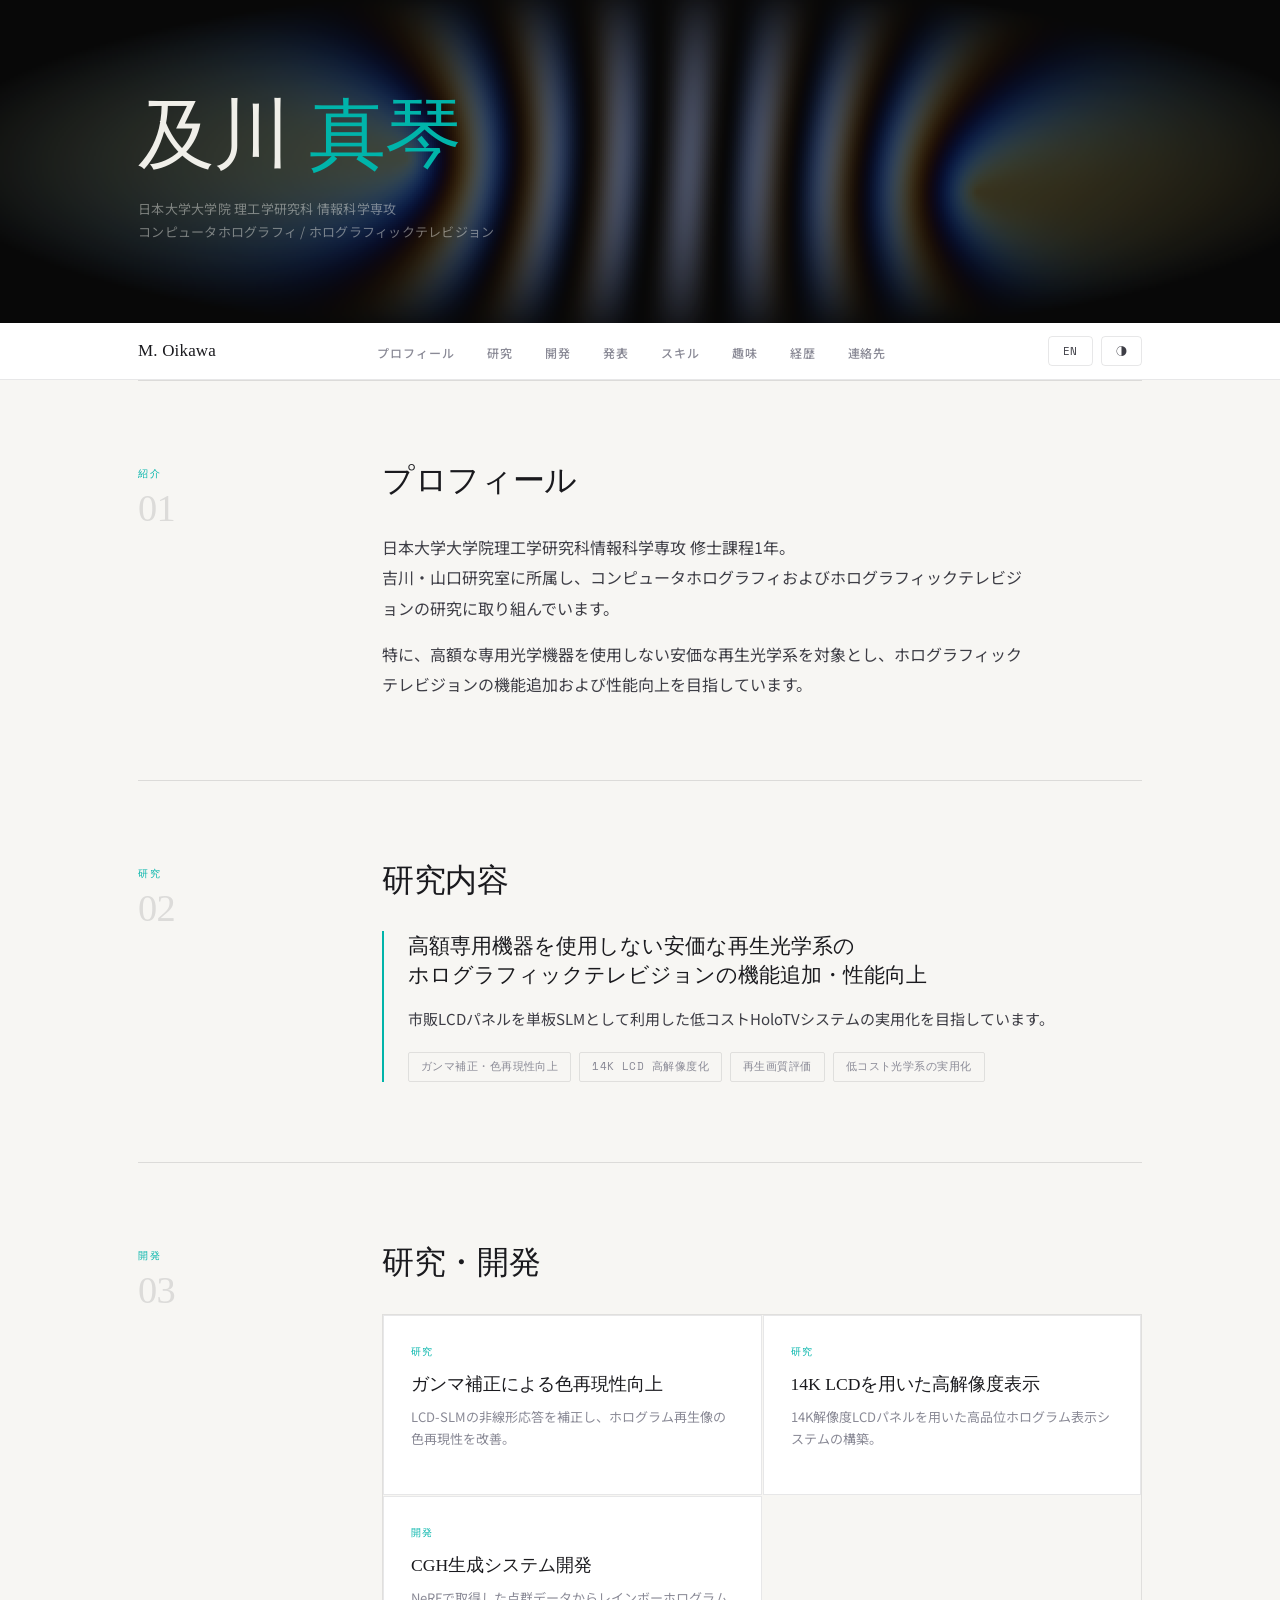
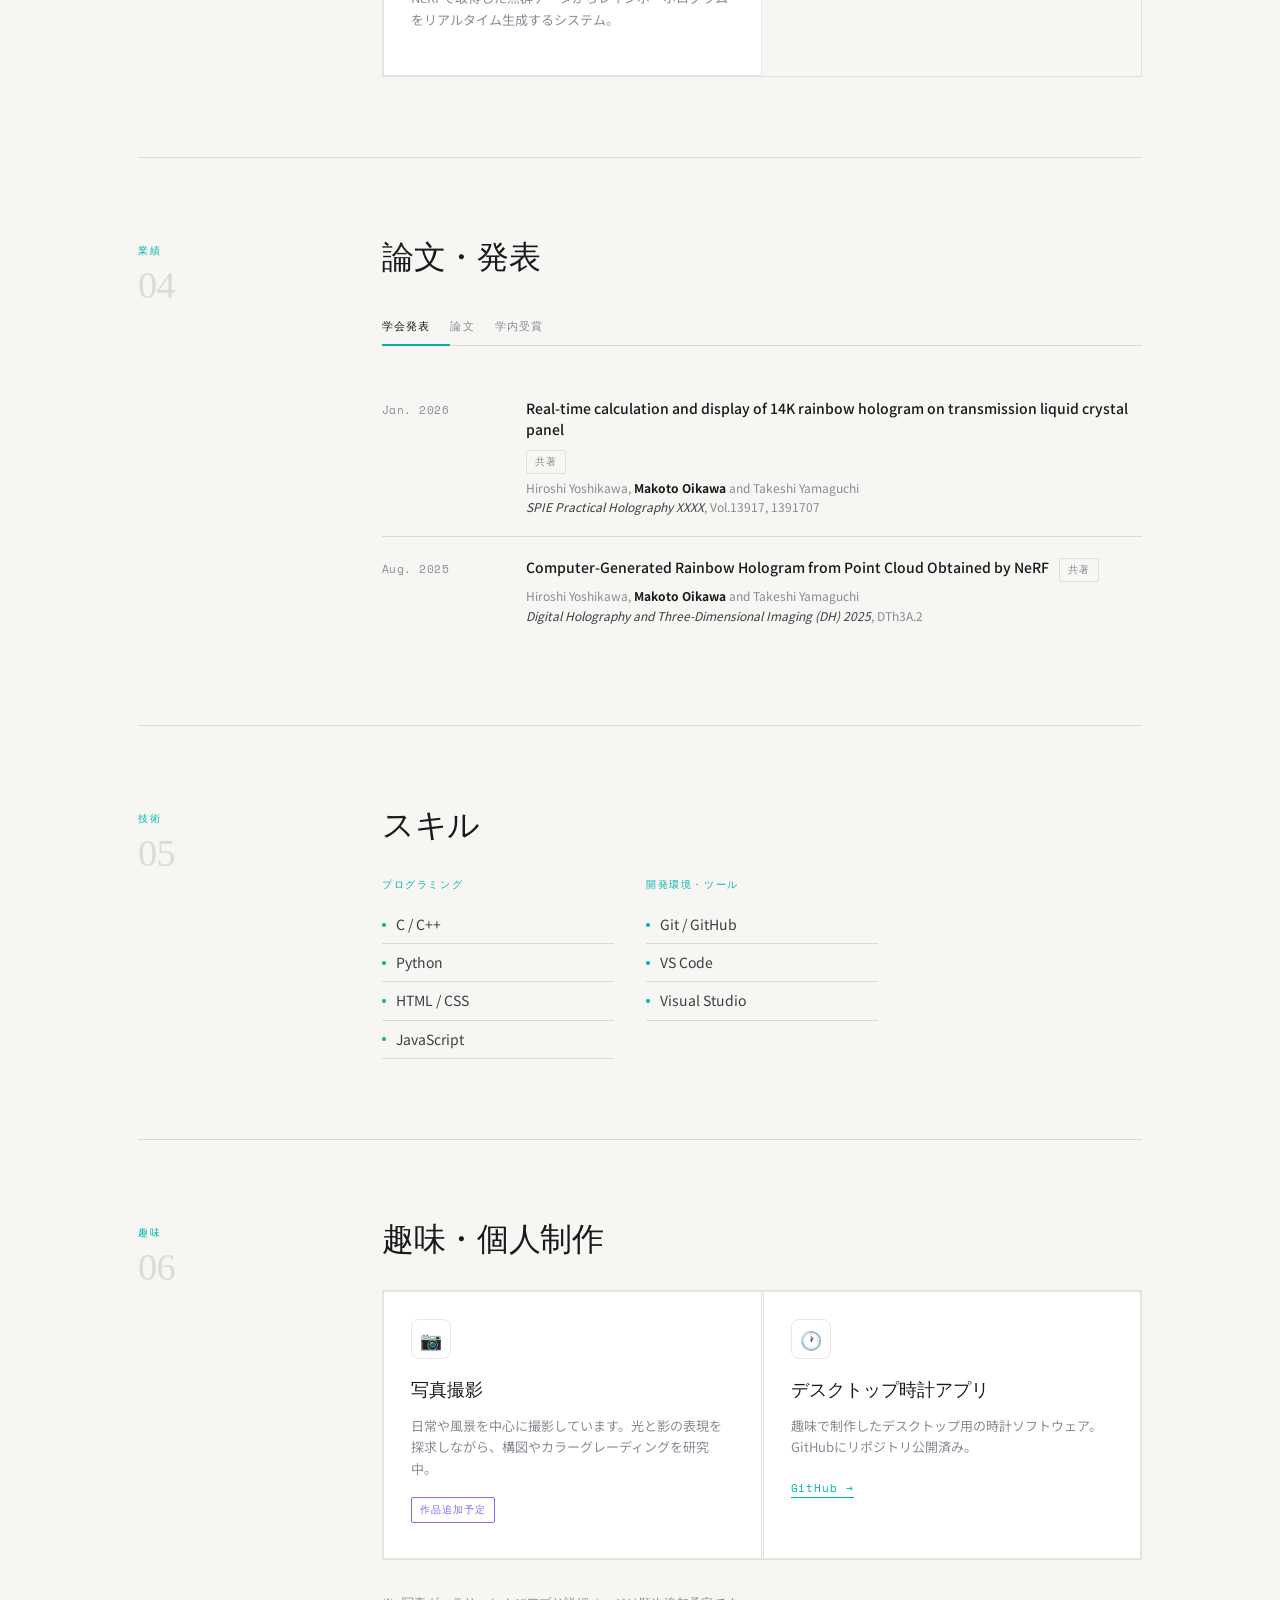
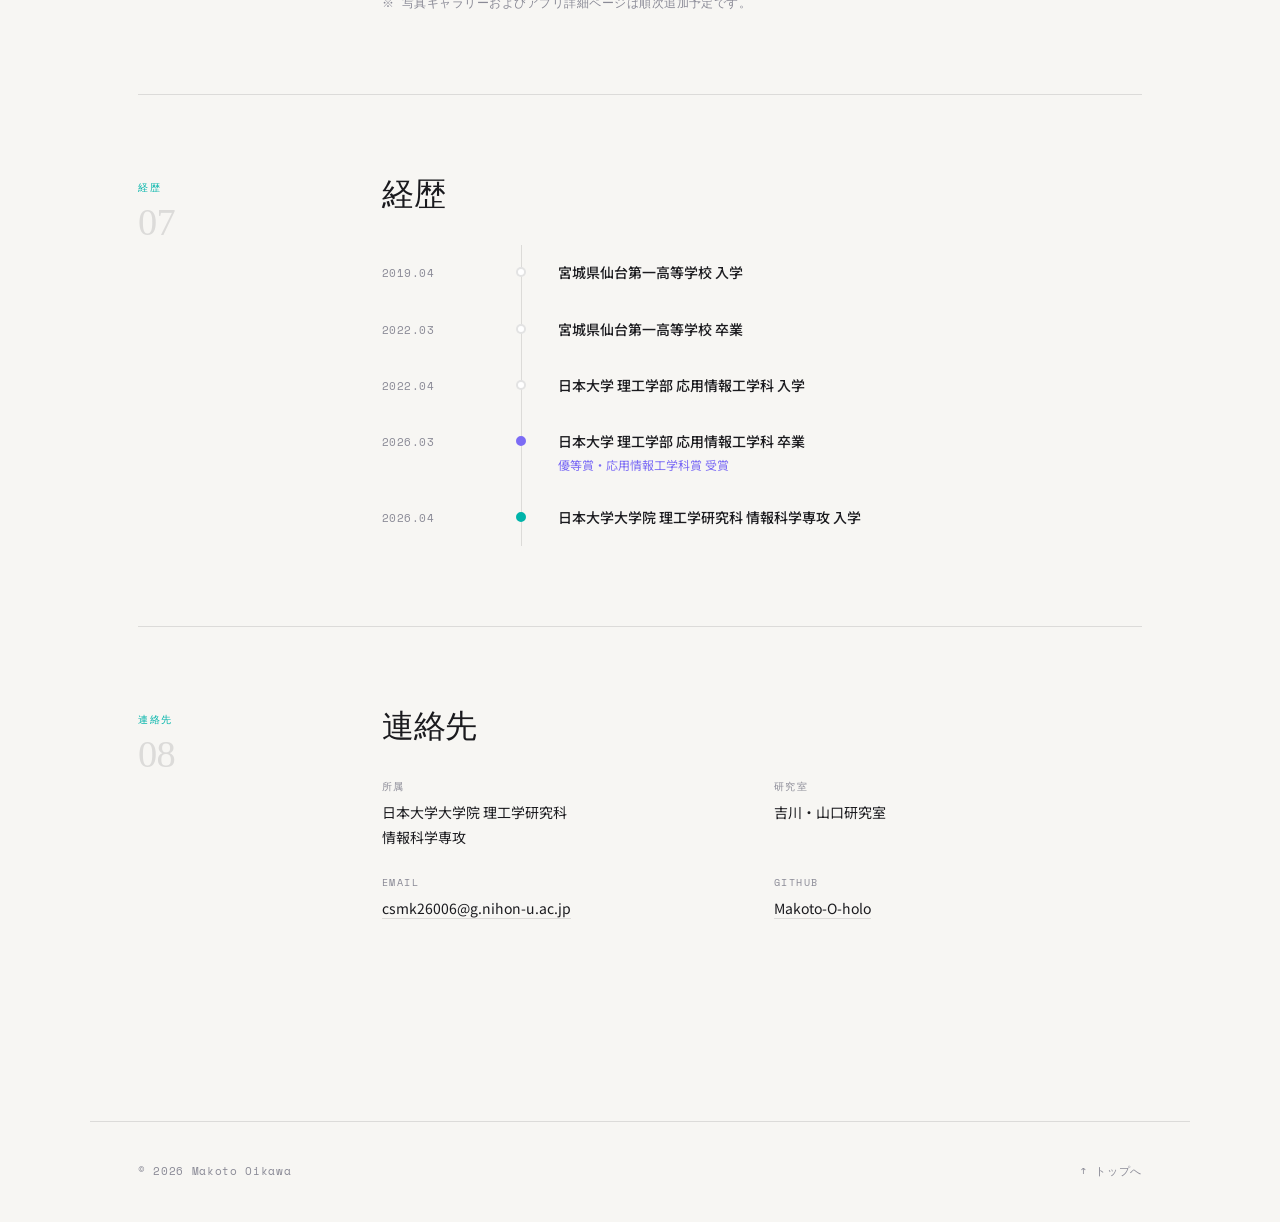
==== commit a4b9d259: "Update index.html Edit navigation" ====
--- a/index.html
+++ b/index.html
@@ -815,15 +815,18 @@
 .nav-hamburger.open span:nth-child(3) { transform: translateY(-6px) rotate(-45deg); }
 
 .nav-drawer {
-  display: none;
-  position: fixed;
-  top: 56px;
-  left: 0;
-  right: 0;
-  background: var(--surface);
-  border-bottom: 1px solid var(--border);
-  z-index: 899;
-  padding: 8px 0 16px;
+    display: none;
+    position: fixed;
+    top: 56px;
+    right: 0;
+    left: auto;
+    width: 220px;
+    max-width: 80vw;
+    background: var(--surface);
+    border-left: 1px solid var(--border);
+    border-bottom: 1px solid var(--border);
+    z-index: 899;
+    padding: 8px 0 16px;
 }
 
 .nav-drawer.open { display: block; }
@@ -1413,14 +1416,12 @@
   const btn    = document.getElementById('hamburger');
   const isOpen = drawer.classList.toggle('open');
   btn.classList.toggle('open', isOpen);
-  // スクロール封じ
-  document.body.style.overflow = isOpen ? 'hidden' : '';
 }
 
 function closeDrawer() {
   document.getElementById('navDrawer').classList.remove('open');
   document.getElementById('hamburger').classList.remove('open');
-  document.body.style.overflow = '';
+
 }
 
 // ドロワー外タップで閉じる
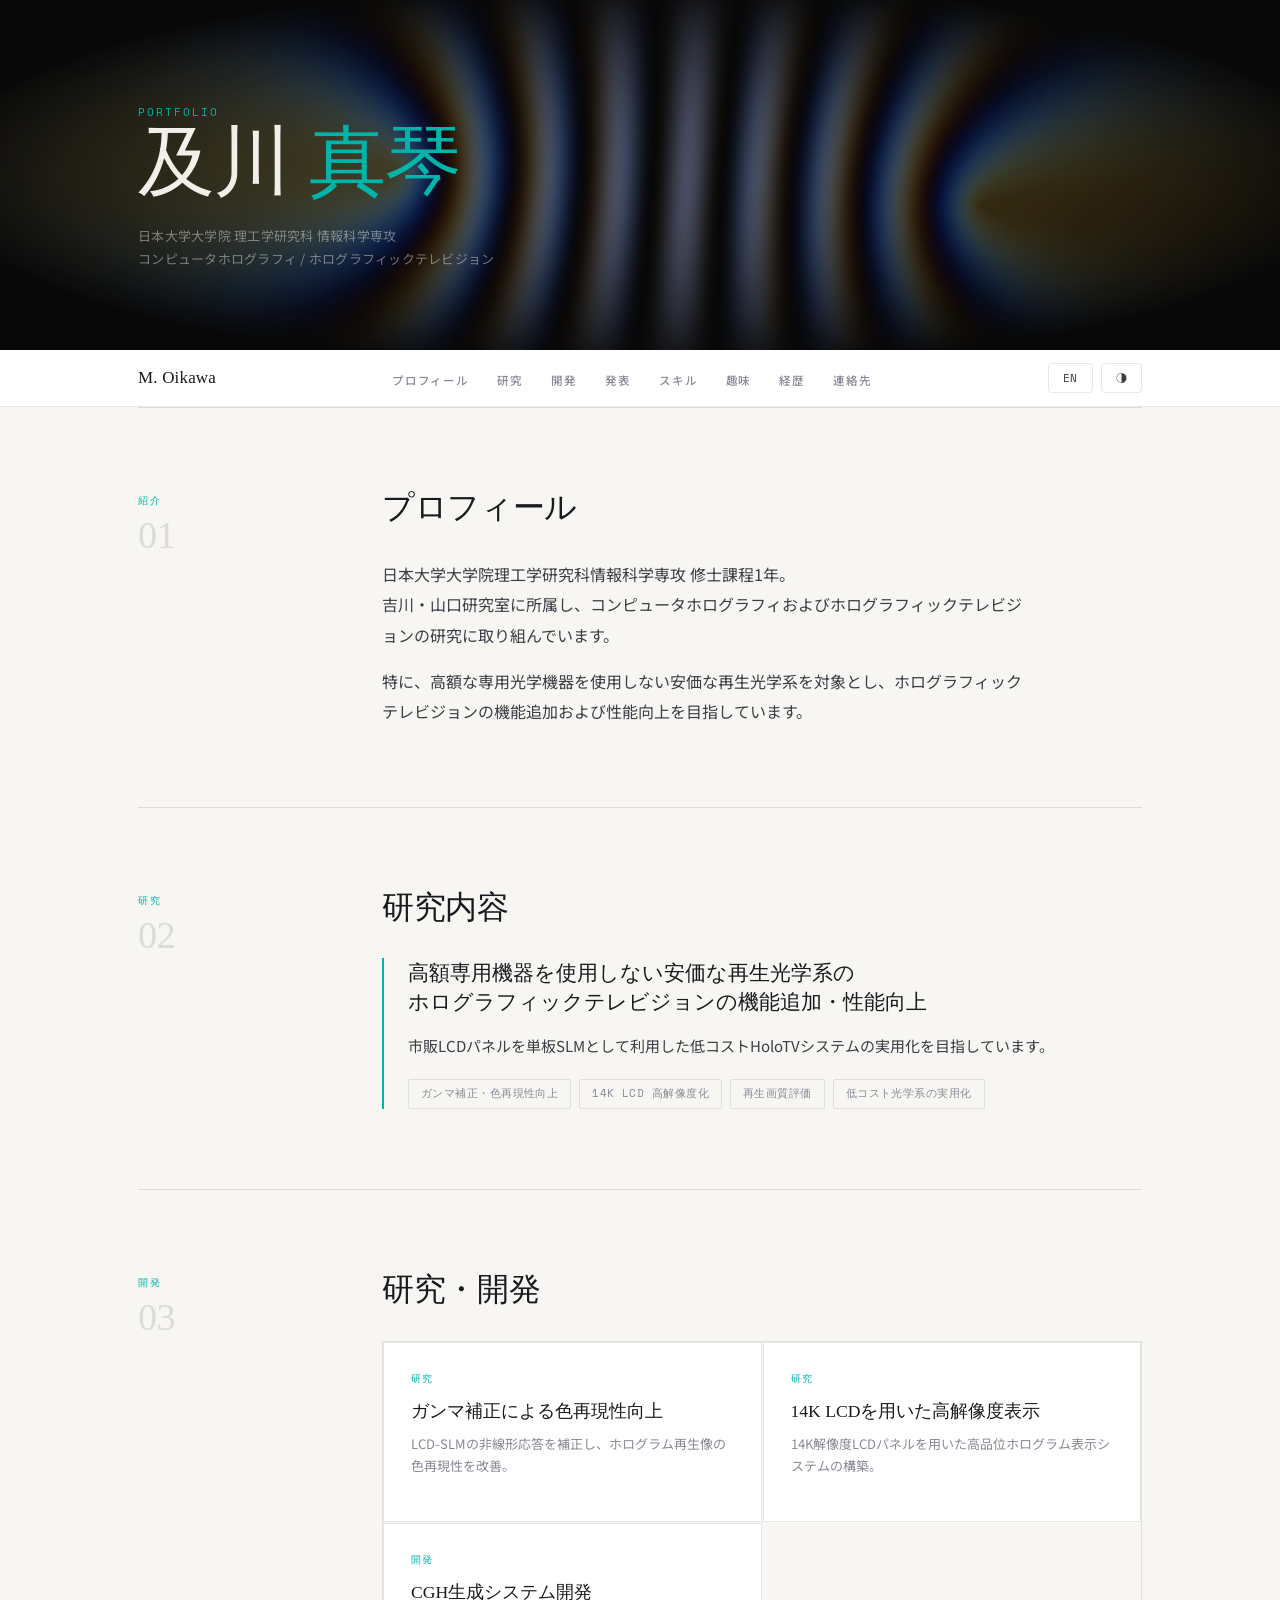
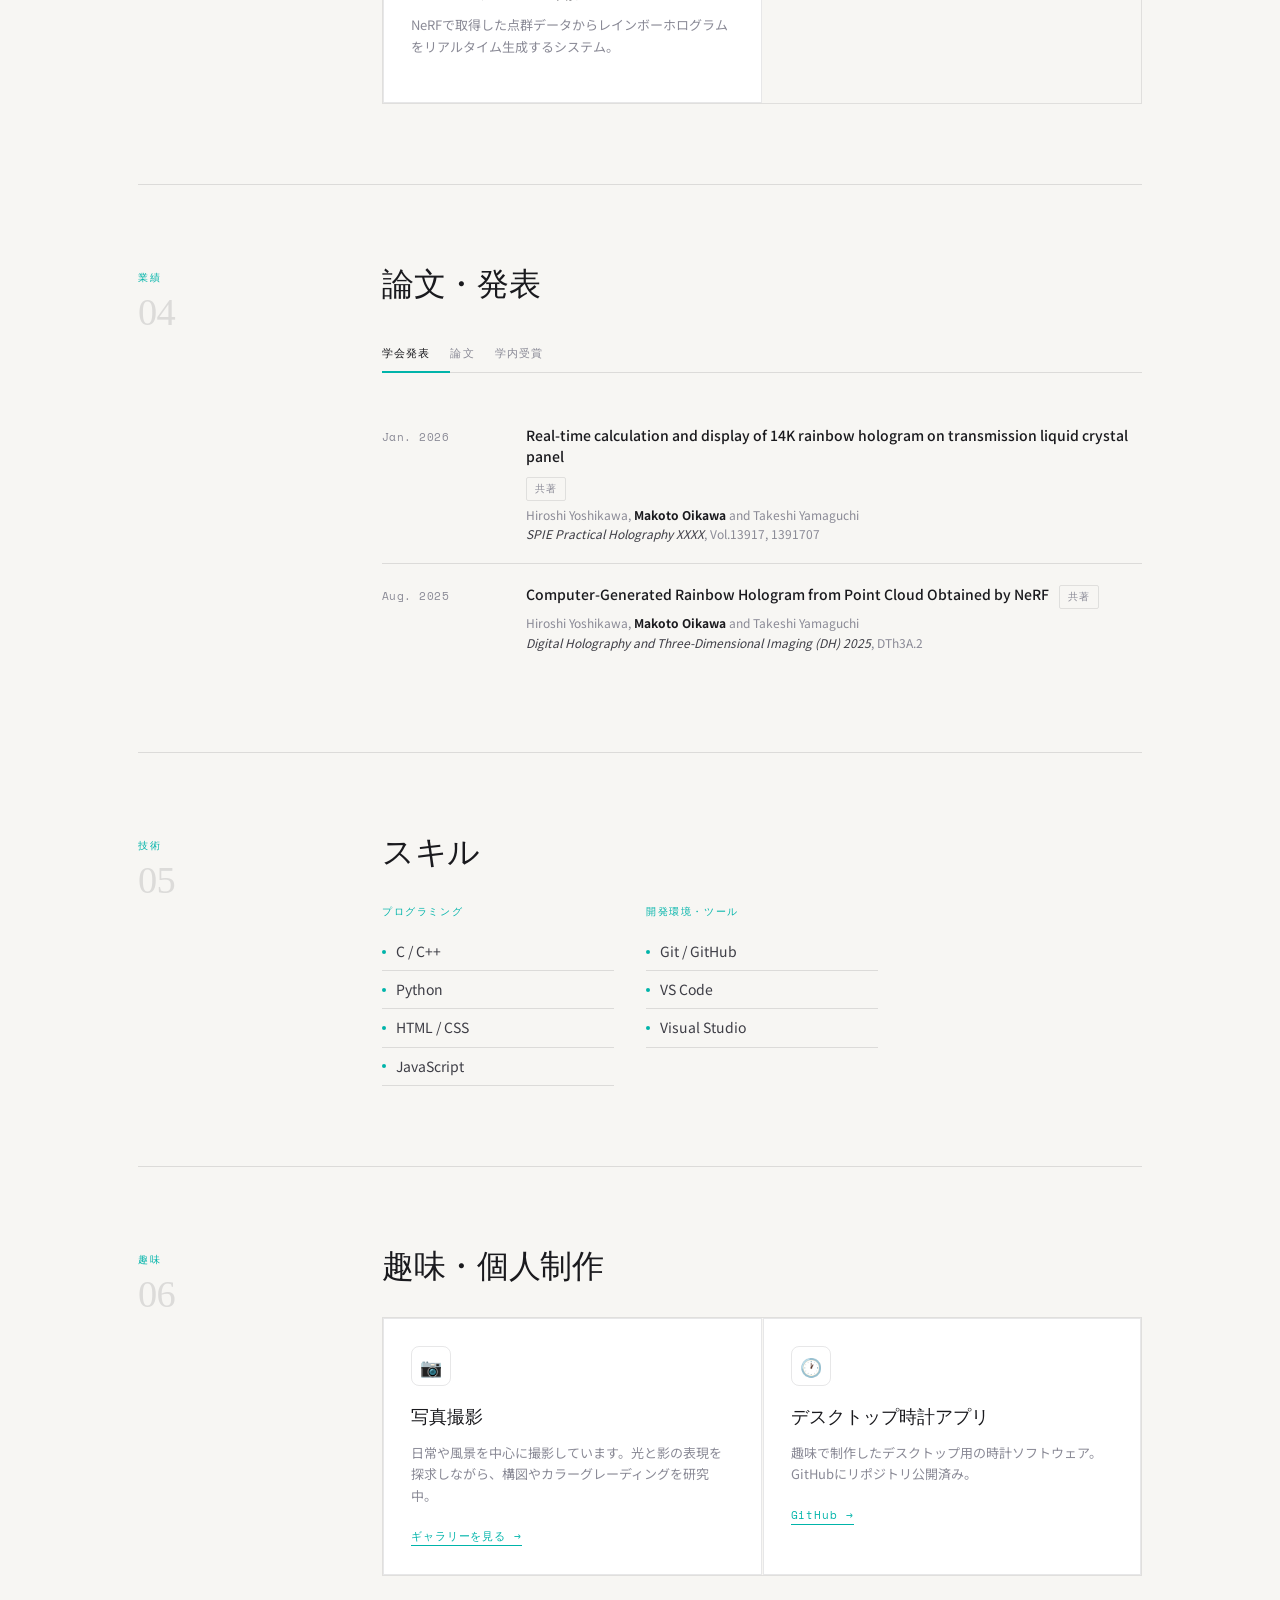
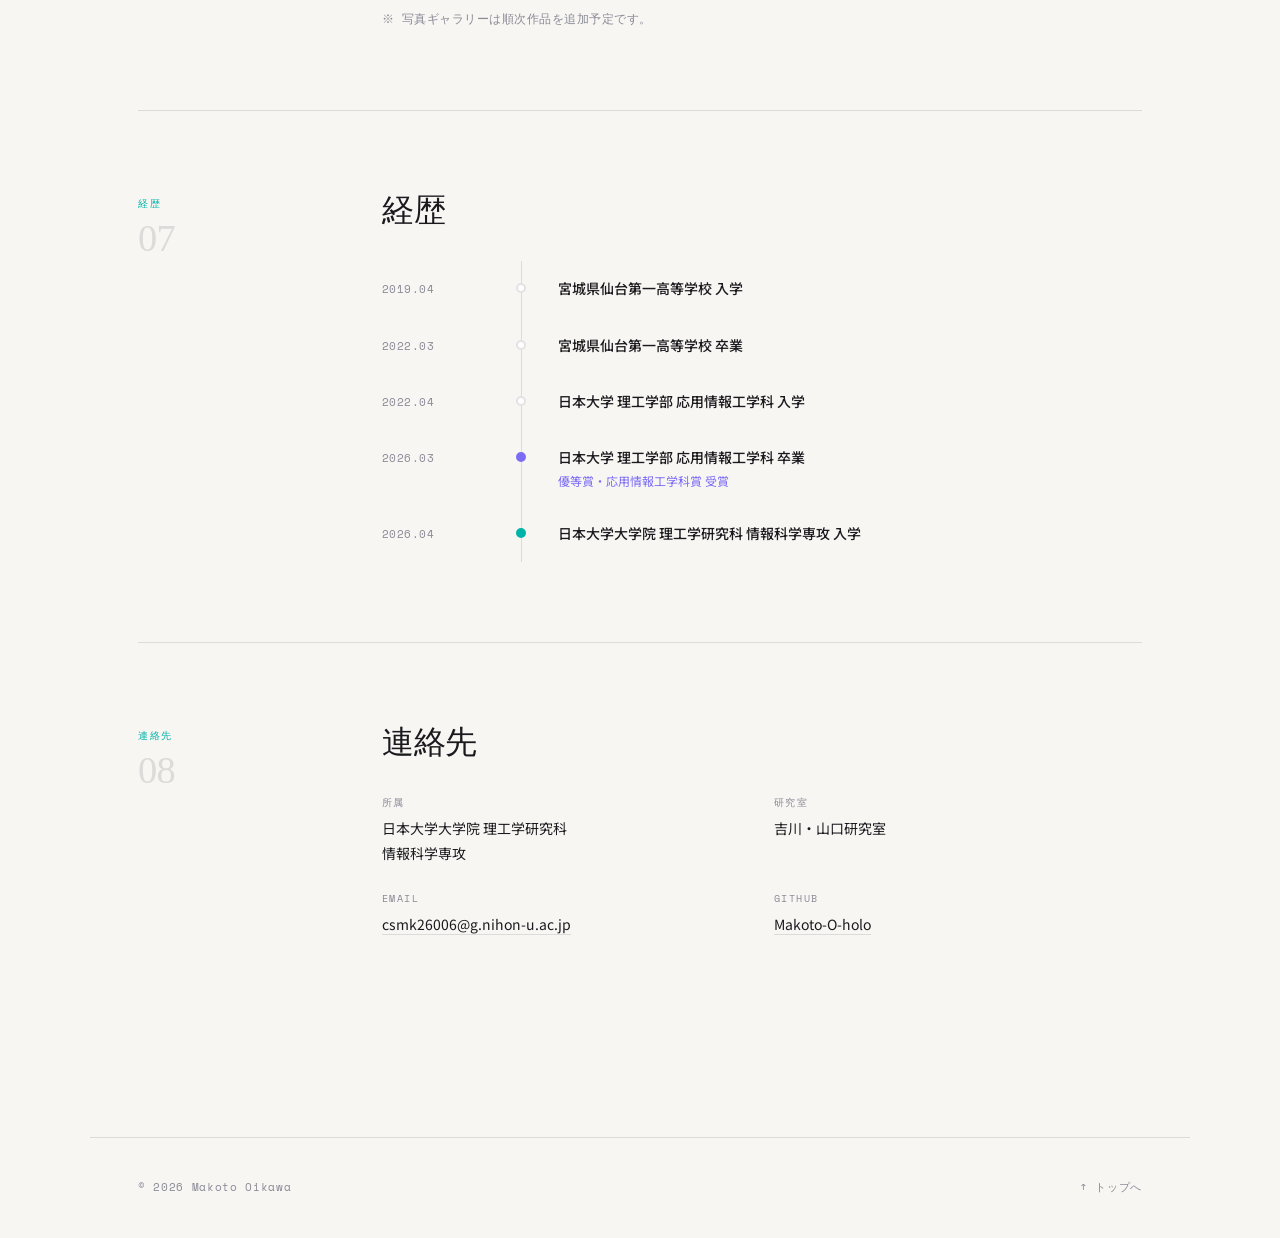
==== commit 8b95818a: "Split for CSS HTML JS Add photo gallery page Split for CSS HTML JS Add photo gallery page" ====
--- a/index.html
+++ b/index.html
@@ -4,905 +4,21 @@
 <meta charset="UTF-8">
 <meta name="viewport" content="width=device-width, initial-scale=1.0">
 <title>Makoto Oikawa | Portfolio</title>
+<meta name="description" content="及川真琴のポートフォリオ — コンピュータホログラフィ・ホログラフィックテレビジョン研究">
 <link rel="preconnect" href="https://fonts.googleapis.com">
 <link rel="preconnect" href="https://fonts.gstatic.com" crossorigin>
 <link href="https://fonts.googleapis.com/css2?family=Cormorant+Garant:wght@400;500;600&family=Noto+Sans+JP:wght@400;500&family=Space+Mono&display=swap" rel="stylesheet">
-<style>
-/* ─── TOKENS ─── */
-:root {
-  --ink:     #1a1a1e;
-  --ink2:    #3d3d45;
-  --muted:   #8a8a96;
-  --bg:      #f7f6f3;
-  --surface: #ffffff;
-  --border:  rgba(26,26,30,0.10);
-  --accent:  #00b4aa;
-  --accent2: #7c6cf5;
-  --rule:    rgba(26,26,30,0.12);
-  --ff-display: 'Cormorant Garant', Georgia, serif;
-  --ff-body:    'Noto Sans JP', sans-serif;
-  --ff-mono:    'Space Mono', monospace;
-}
-
-[data-theme="dark"] {
-  --ink:     #f0efe9;
-  --ink2:    #c8c8d0;
-  --muted:   #6e6e7a;
-  --bg:      #111114;
-  --surface: #1c1c21;
-  --border:  rgba(240,239,233,0.08);
-  --accent:  #2dd4cc;
-  --accent2: #9d8ff8;
-  --rule:    rgba(240,239,233,0.10);
-}
-
-/* ─── RESET ─── */
-*, *::before, *::after { box-sizing: border-box; margin: 0; padding: 0; }
-html { scroll-behavior: smooth; }
-body {
-  font-family: var(--ff-body);
-  background: var(--bg);
-  color: var(--ink);
-  line-height: 1.8;
-  font-size: 15px;
-  -webkit-font-smoothing: antialiased;
-}
-
-/* ─── HERO HEADER ─── */
-header {
-  position: relative;
-  overflow: hidden;
-  background: #0d0d10;
-  padding: 96px 0 80px;
-}
-
-#holo-canvas {
-  position: absolute;
-  inset: 0;
-  width: 100%;
-  height: 100%;
-  opacity: 0.9;
-}
-
-.header-inner {
-  position: relative;
-  z-index: 2;
-  max-width: 1100px;
-  margin: 0 auto;
-  padding: 0 48px;
-  width: 100%;
-  display: grid;
-  grid-template-columns: 1fr auto;
-  align-items: end;
-  gap: 40px;
-}
-
-.header-left {}
-
-.header-eyebrow {
-  font-family: var(--ff-mono);
-  font-size: 11px;
-  letter-spacing: 0.18em;
-  text-transform: uppercase;
-  color: var(--accent);
-  margin-bottom: 20px;
-  opacity: 0;
-  animation: fade-up 0.6s 0.1s ease forwards;
-}
-
-header h1 {
-  font-family: var(--ff-display);
-  font-size: clamp(3.2rem, 6vw, 5.2rem);
-  font-weight: 500;
-  color: #f0efe9;
-  line-height: 1.05;
-  letter-spacing: -0.01em;
-  margin-bottom: 20px;
-  opacity: 0;
-  animation: fade-up 0.7s 0.25s ease forwards;
-}
-
-header h1 em {
-  display: inline;
-  font-style: normal;
-  color: var(--accent);
-}
-
-.header-sub {
-  font-size: 13px;
-  color: rgba(240,239,233,0.45);
-  letter-spacing: 0.02em;
-  max-width: 480px;
-  line-height: 1.8;
-  opacity: 0;
-  animation: fade-up 0.7s 0.4s ease forwards;
-}
-
-.header-right {
-  text-align: right;
-  opacity: 0;
-  animation: fade-up 0.7s 0.5s ease forwards;
-}
-
-.header-stat {
-  margin-bottom: 20px;
-}
-
-.header-stat-num {
-  font-family: var(--ff-display);
-  font-size: 2.8rem;
-  font-weight: 400;
-  color: #f0efe9;
-  line-height: 1;
-  letter-spacing: -0.02em;
-}
-
-.header-stat-label {
-  font-family: var(--ff-mono);
-  font-size: 10px;
-  letter-spacing: 0.14em;
-  text-transform: uppercase;
-  color: rgba(240,239,233,0.35);
-  margin-top: 4px;
-}
-
-@keyframes fade-up {
-  from { opacity: 0; transform: translateY(16px); }
-  to   { opacity: 1; transform: translateY(0); }
-}
-
-@media (prefers-reduced-motion: reduce) {
-  header h1, .header-eyebrow, .header-sub, .header-right {
-    animation: none; opacity: 1;
-  }
-}
-
-/* ─── NAV ─── */
-nav {
-  position: sticky;
-  top: 0;
-  z-index: 900;
-  background: var(--surface);
-  border-bottom: 1px solid var(--border);
-  backdrop-filter: blur(8px);
-  -webkit-backdrop-filter: blur(8px);
-}
-
-.nav-inner {
-  max-width: 1100px;
-  margin: 0 auto;
-  padding: 0 48px;
-  display: flex;
-  align-items: center;
-  justify-content: space-between;
-  height: 56px;
-}
-
-.nav-name {
-  font-family: var(--ff-display);
-  font-size: 17px;
-  font-weight: 500;
-  color: var(--ink);
-  text-decoration: none;
-  letter-spacing: 0.01em;
-}
-
-.nav-links {
-  display: flex;
-  gap: 32px;
-  list-style: none;
-}
-
-.nav-links a {
-  font-size: 12px;
-  font-weight: 500;
-  letter-spacing: 0.08em;
-  text-transform: uppercase;
-  color: var(--muted);
-  text-decoration: none;
-  transition: color 0.2s;
-}
-
-.nav-links a:hover { color: var(--ink); }
-
-.nav-controls {
-  display: flex;
-  gap: 8px;
-}
-
-.ctrl-btn {
-  font-family: var(--ff-mono);
-  font-size: 11px;
-  padding: 6px 14px;
-  border: 1px solid var(--border);
-  border-radius: 4px;
-  background: transparent;
-  color: var(--ink2);
-  cursor: pointer;
-  transition: border-color 0.2s, color 0.2s;
-  letter-spacing: 0.04em;
-}
-
-.ctrl-btn:hover {
-  border-color: var(--accent);
-  color: var(--accent);
-}
-
-/* ─── LAYOUT ─── */
-.site-body {
-  max-width: 1100px;
-  margin: 0 auto;
-  padding: 0 48px 120px;
-}
-
-/* ─── SECTION STRUCTURE ─── */
-.section {
-  display: grid;
-  grid-template-columns: 180px 1fr;
-  gap: 0 64px;
-  padding: 80px 0;
-  border-top: 1px solid var(--rule);
-}
-
-.section-label {
-  padding-top: 4px;
-}
-
-.section-tag {
-  font-family: var(--ff-mono);
-  font-size: 10px;
-  letter-spacing: 0.16em;
-  text-transform: uppercase;
-  color: var(--accent);
-  display: block;
-  margin-bottom: 6px;
-}
-
-.section-num {
-  font-family: var(--ff-display);
-  font-size: 2.4rem;
-  font-weight: 400;
-  color: var(--rule);
-  line-height: 1;
-  letter-spacing: -0.02em;
-}
-
-.section-body {
-  min-width: 0;
-}
-
-.section-title {
-  font-family: var(--ff-display);
-  font-size: clamp(1.6rem, 2.5vw, 2.2rem);
-  font-weight: 500;
-  color: var(--ink);
-  margin-bottom: 32px;
-  letter-spacing: -0.01em;
-  line-height: 1.2;
-}
-
-/* ─── PROFILE ─── */
-.profile-text {
-  font-size: 16px;
-  color: var(--ink2);
-  max-width: 640px;
-  line-height: 1.9;
-}
-
-.profile-text + .profile-text {
-  margin-top: 16px;
-}
-
-/* ─── RESEARCH ─── */
-.research-block {
-  border-left: 2px solid var(--accent);
-  padding-left: 24px;
-}
-
-.research-title {
-  font-family: var(--ff-display);
-  font-size: 1.3rem;
-  font-weight: 500;
-  margin-bottom: 16px;
-  line-height: 1.4;
-  color: var(--ink);
-}
-
-.research-desc {
-  color: var(--ink2);
-  margin-bottom: 20px;
-}
-
-.tag-list {
-  display: flex;
-  flex-wrap: wrap;
-  gap: 8px;
-  margin-top: 16px;
-}
-
-.tag {
-  font-family: var(--ff-mono);
-  font-size: 11px;
-  padding: 4px 12px;
-  border: 1px solid var(--border);
-  border-radius: 2px;
-  color: var(--muted);
-  letter-spacing: 0.04em;
-}
-
-/* ─── PROJECTS GRID ─── */
-.projects-grid {
-  display: grid;
-  grid-template-columns: repeat(auto-fill, minmax(260px, 1fr));
-  gap: 1px;
-  border: 1px solid var(--border);
-}
-
-.project-card {
-  background: var(--surface);
-  padding: 28px 28px 24px;
-  border: none;
-  position: relative;
-  cursor: default;
-  transition: background 0.2s;
-  min-height: 180px;
-  display: flex;
-  flex-direction: column;
-}
-
-.project-card::after {
-  content: '';
-  position: absolute;
-  inset: 0;
-  border: 1px solid var(--border);
-  pointer-events: none;
-}
-
-.project-card:hover {
-  background: var(--bg);
-}
-
-.project-card:hover .project-arrow {
-  opacity: 1;
-  transform: translate(2px, -2px);
-}
-
-.project-kind {
-  font-family: var(--ff-mono);
-  font-size: 10px;
-  letter-spacing: 0.14em;
-  text-transform: uppercase;
-  color: var(--accent);
-  margin-bottom: 12px;
-}
-
-.project-name {
-  font-family: var(--ff-display);
-  font-size: 1.1rem;
-  font-weight: 500;
-  color: var(--ink);
-  line-height: 1.35;
-  margin-bottom: 10px;
-}
-
-.project-desc {
-  font-size: 13px;
-  color: var(--muted);
-  line-height: 1.65;
-  flex: 1;
-}
-
-.project-arrow {
-  position: absolute;
-  top: 20px;
-  right: 20px;
-  font-size: 16px;
-  color: var(--accent);
-  opacity: 0;
-  transition: opacity 0.2s, transform 0.2s;
-}
-
-/* ─── PUBLICATIONS ─── */
-.pub-tabs {
-  display: flex;
-  gap: 0;
-  border-bottom: 1px solid var(--rule);
-  margin-bottom: 32px;
-}
-
-.pub-tab {
-  font-family: var(--ff-mono);
-  font-size: 11px;
-  letter-spacing: 0.1em;
-  text-transform: uppercase;
-  padding: 10px 20px 10px 0;
-  border: none;
-  background: none;
-  cursor: pointer;
-  color: var(--muted);
-  border-bottom: 2px solid transparent;
-  margin-bottom: -1px;
-  transition: color 0.2s, border-color 0.2s;
-}
-
-.pub-tab.active {
-  color: var(--ink);
-  border-bottom-color: var(--accent);
-}
-
-.pub-panel { display: none; }
-.pub-panel.active { display: block; }
-
-.pub-item {
-  padding: 20px 0;
-  border-bottom: 1px solid var(--rule);
-  display: grid;
-  grid-template-columns: 120px 1fr;
-  gap: 0 24px;
-}
-
-.pub-item:last-child { border-bottom: none; }
-
-.pub-date {
-  font-family: var(--ff-mono);
-  font-size: 11px;
-  color: var(--muted);
-  padding-top: 3px;
-  letter-spacing: 0.04em;
-}
-
-.pub-content {}
-
-.pub-title {
-  font-size: 14px;
-  font-weight: 500;
-  color: var(--ink);
-  margin-bottom: 4px;
-  line-height: 1.5;
-}
-
-.pub-meta {
-  font-size: 12px;
-  color: var(--muted);
-  line-height: 1.6;
-}
-
-.pub-meta em {
-  font-style: italic;
-  color: var(--ink2);
-}
-
-.pub-title-row {
-  display: flex;
-  align-items: baseline;
-  gap: 10px;
-  flex-wrap: wrap;
-  margin-bottom: 4px;
-}
-
-/* .pub-title はインライン要素として再定義 */
-.pub-title-row .pub-title {
-  font-size: 14px;
-  font-weight: 500;
-  color: var(--ink);
-  line-height: 1.5;
-  margin-bottom: 0;
-}
-
-.role-badge {
-  flex-shrink: 0;
-  font-family: var(--ff-mono);
-  font-size: 10px;
-  letter-spacing: 0.1em;
-  padding: 2px 8px;
-  border-radius: 2px;
-  white-space: nowrap;
-}
-
-.role-first {
-  background: transparent;
-  border: 1px solid var(--accent);
-  color: var(--accent);
-}
-
-.role-co {
-  background: transparent;
-  border: 1px solid var(--border);
-  color: var(--muted);
-}
-
-.award-item {
-  padding: 16px 0;
-  border-bottom: 1px solid var(--rule);
-  display: flex;
-  align-items: baseline;
-  gap: 20px;
-}
-
-.award-date {
-  font-family: var(--ff-mono);
-  font-size: 11px;
-  color: var(--muted);
-  white-space: nowrap;
-  letter-spacing: 0.04em;
-}
-
-.award-title {
-  font-size: 14px;
-  color: var(--ink);
-}
-
-/* ─── SKILLS ─── */
-.skills-grid {
-  display: grid;
-  grid-template-columns: repeat(auto-fill, minmax(220px, 1fr));
-  gap: 32px;
-}
-
-.skill-group-label {
-  font-family: var(--ff-mono);
-  font-size: 10px;
-  letter-spacing: 0.16em;
-  text-transform: uppercase;
-  color: var(--accent);
-  margin-bottom: 12px;
-}
-
-.skill-list {
-  list-style: none;
-}
-
-.skill-list li {
-  font-size: 14px;
-  color: var(--ink2);
-  padding: 6px 0;
-  border-bottom: 1px solid var(--rule);
-  display: flex;
-  align-items: center;
-  gap: 10px;
-}
-
-.skill-list li::before {
-  content: '';
-  width: 4px;
-  height: 4px;
-  border-radius: 50%;
-  background: var(--accent);
-  flex-shrink: 0;
-}
-
-/* ─── TIMELINE ─── */
-.timeline {
-  position: relative;
-}
-
-.timeline::before {
-  content: '';
-  position: absolute;
-  left: 139px;
-  top: 0;
-  bottom: 0;
-  width: 1px;
-  background: var(--rule);
-}
-
-.tl-item {
-  display: grid;
-  grid-template-columns: 140px 1fr;
-  gap: 0 36px;
-  padding: 16px 0;
-  position: relative;
-}
-
-.tl-item::before {
-  content: '';
-  position: absolute;
-  left: 134px;
-  top: 22px;
-  width: 10px;
-  height: 10px;
-  border-radius: 50%;
-  background: var(--surface);
-  border: 2px solid var(--rule);
-}
-
-.tl-item.highlight::before {
-  border-color: var(--accent);
-  background: var(--accent);
-}
-
-.tl-item.highlight.award::before {
-  border-color: var(--accent2);
-  background: var(--accent2);
-}
-
-.tl-date {
-  font-family: var(--ff-mono);
-  font-size: 11px;
-  color: var(--muted);
-  padding-top: 3px;
-  text-align: left;
-  letter-spacing: 0.04em;
-}
-
-.tl-content {
-  font-size: 14px;
-  color: var(--ink2);
-  line-height: 1.6;
-}
-
-.tl-content strong {
-  display: block;
-  font-size: 14px;
-  font-weight: 500;
-  color: var(--ink);
-  margin-bottom: 2px;
-}
-
-/* ─── HOBBIES ─── */
-.hobby-grid {
-  display: grid;
-  grid-template-columns: repeat(auto-fill, minmax(280px, 1fr));
-  gap: 1px;
-  border: 1px solid var(--border);
-  margin-bottom: 32px;
-}
-
-.hobby-card {
-  background: var(--surface);
-  padding: 28px;
-  position: relative;
-}
-
-.hobby-card::after {
-  content: '';
-  position: absolute;
-  inset: 0;
-  border: 1px solid var(--border);
-  pointer-events: none;
-}
-
-.hobby-icon {
-  width: 40px;
-  height: 40px;
-  border: 1px solid var(--border);
-  border-radius: 8px;
-  display: flex;
-  align-items: center;
-  justify-content: center;
-  margin-bottom: 16px;
-  font-size: 18px;
-}
-
-.hobby-name {
-  font-family: var(--ff-display);
-  font-size: 1.1rem;
-  font-weight: 500;
-  color: var(--ink);
-  margin-bottom: 8px;
-}
-
-.hobby-desc {
-  font-size: 13px;
-  color: var(--muted);
-  line-height: 1.65;
-  margin-bottom: 14px;
-}
-
-.hobby-link {
-  font-family: var(--ff-mono);
-  font-size: 11px;
-  letter-spacing: 0.08em;
-  color: var(--accent);
-  text-decoration: none;
-  border-bottom: 1px solid currentColor;
-  padding-bottom: 1px;
-}
-
-.hobby-link:hover {
-  color: var(--accent2);
-  border-color: var(--accent2);
-}
-
-.wip-badge {
-  display: inline-block;
-  font-family: var(--ff-mono);
-  font-size: 10px;
-  letter-spacing: 0.1em;
-  text-transform: uppercase;
-  padding: 3px 8px;
-  background: transparent;
-  border: 1px solid var(--accent2);
-  color: var(--accent2);
-  border-radius: 2px;
-  margin-bottom: 8px;
-}
-
-/* ─── CONTACT ─── */
-.contact-grid {
-  display: grid;
-  grid-template-columns: 1fr 1fr;
-  gap: 24px;
-}
-
-.contact-item {
-  display: flex;
-  flex-direction: column;
-  gap: 4px;
-}
-
-.contact-label {
-  font-family: var(--ff-mono);
-  font-size: 10px;
-  letter-spacing: 0.14em;
-  text-transform: uppercase;
-  color: var(--muted);
-}
-
-.contact-value {
-  font-size: 14px;
-  color: var(--ink);
-}
-
-.contact-value a {
-  color: var(--ink);
-  text-decoration: none;
-  border-bottom: 1px solid var(--rule);
-  transition: border-color 0.2s, color 0.2s;
-}
-
-.contact-value a:hover {
-  color: var(--accent);
-  border-color: var(--accent);
-}
-
-/* ─── FOOTER ─── */
-footer {
-  border-top: 1px solid var(--rule);
-  padding: 40px 0;
-  display: flex;
-  justify-content: space-between;
-  align-items: center;
-  max-width: 1100px;
-  margin: 0 auto;
-  padding-left: 48px;
-  padding-right: 48px;
-}
-
-.footer-copy {
-  font-family: var(--ff-mono);
-  font-size: 11px;
-  color: var(--muted);
-  letter-spacing: 0.06em;
-}
-
-.footer-back {
-  font-family: var(--ff-mono);
-  font-size: 11px;
-  color: var(--muted);
-  text-decoration: none;
-  letter-spacing: 0.06em;
-  transition: color 0.2s;
-}
-
-.footer-back:hover { color: var(--ink); }
-
-/* ─── MOBILE NAV DRAWER ─── */
-.nav-hamburger {
-  display: none;
-  flex-direction: column;
-  justify-content: center;
-  gap: 5px;
-  width: 36px;
-  height: 36px;
-  background: none;
-  border: 1px solid var(--border);
-  border-radius: 4px;
-  cursor: pointer;
-  padding: 8px;
-}
-
-.nav-hamburger span {
-  display: block;
-  width: 100%;
-  height: 1px;
-  background: var(--ink);
-  transition: transform 0.2s, opacity 0.2s;
-}
-
-.nav-hamburger.open span:nth-child(1) { transform: translateY(6px) rotate(45deg); }
-.nav-hamburger.open span:nth-child(2) { opacity: 0; }
-.nav-hamburger.open span:nth-child(3) { transform: translateY(-6px) rotate(-45deg); }
-
-.nav-drawer {
-    display: none;
-    position: fixed;
-    top: 56px;
-    right: 0;
-    left: auto;
-    width: 220px;
-    max-width: 80vw;
-    background: var(--surface);
-    border-left: 1px solid var(--border);
-    border-bottom: 1px solid var(--border);
-    z-index: 899;
-    padding: 8px 0 16px;
-}
-
-.nav-drawer.open { display: block; }
-
-.nav-drawer a {
-  display: block;
-  padding: 12px 24px;
-  font-size: 13px;
-  font-weight: 500;
-  letter-spacing: 0.08em;
-  text-transform: uppercase;
-  color: var(--muted);
-  text-decoration: none;
-  transition: color 0.2s, background 0.2s;
-}
-
-.nav-drawer a:hover,
-.nav-drawer a:active {
-  color: var(--ink);
-  background: var(--bg);
-}
-
-.nav-drawer-divider {
-  height: 1px;
-  background: var(--border);
-  margin: 8px 24px;
-}
-
-@media (max-width: 900px) {
-  .nav-hamburger { display: flex; }
-}
-
-/* ─── UTILITY ─── */
-.hidden { display: none !important; }
-@media (max-width: 900px) {
-  .site-body { padding: 0 24px 80px; }
-  .header-inner { padding: 0 24px; grid-template-columns: 1fr; }
-  .header-right { display: flex; gap: 32px; text-align: left; }
-  .nav-inner { padding: 0 24px; }
-  .nav-links { display: none; }
-  .section {
-    grid-template-columns: 1fr;
-    gap: 20px 0;
-    padding: 56px 0;
-  }
-  .section-num { display: none; }
-  footer { padding-left: 24px; padding-right: 24px; }
-}
-
-@media (max-width: 640px) {
-  header h1 { font-size: 2.8rem; }
-  .pub-item { grid-template-columns: 1fr; gap: 4px; }
-  .contact-grid { grid-template-columns: 1fr; }
-  .timeline::before { left: 119px; }
-  .tl-item { grid-template-columns: 120px 1fr; }
-  .tl-item::before { left: 114px; }
-}
-
-/* ─── DARK MODE OVERRIDES ─── */
-[data-theme="dark"] nav {
-  background: rgba(28,28,33,0.92);
-}
-
-[data-theme="dark"] .project-card:hover,
-[data-theme="dark"] .hobby-card:hover {
-  background: rgba(255,255,255,0.02);
-}
-</style>
+<link rel="stylesheet" href="css/tokens.css">
+<link rel="stylesheet" href="css/main.css">
 </head>
 <body>
 
-<!-- ─── HEADER ─── -->
-<header>
+<!-- ─── HERO HEADER ─── -->
+<header class="site-header">
   <canvas id="holo-canvas"></canvas>
   <div class="header-inner">
     <div class="header-left">
+      <span class="header-eyebrow">Portfolio</span>
       <h1>
         <span class="lang ja" style="display:block;">及川 <em>真琴</em></span>
         <span class="lang en hidden" style="display:block;">Makoto <em>Oikawa</em></span>
@@ -916,9 +32,9 @@
 </header>
 
 <!-- ─── NAV ─── -->
-<nav>
+<nav class="site-nav">
   <div class="nav-inner">
-    <a href="#" class="nav-name">M. Oikawa</a>
+    <a href="index.html" class="nav-name">M. Oikawa</a>
     <ul class="nav-links">
       <li><a href="#profile"><span class="lang ja">プロフィール</span><span class="lang en hidden">Profile</span></a></li>
       <li><a href="#research"><span class="lang ja">研究</span><span class="lang en hidden">Research</span></a></li>
@@ -941,21 +57,21 @@
 
 <!-- ─── MOBILE DRAWER ─── -->
 <div class="nav-drawer" id="navDrawer">
-  <a href="#profile"      onclick="closeDrawer()"><span class="lang ja">プロフィール</span><span class="lang en hidden">Profile</span></a>
-  <a href="#research"     onclick="closeDrawer()"><span class="lang ja">研究</span><span class="lang en hidden">Research</span></a>
-  <a href="#projects"     onclick="closeDrawer()"><span class="lang ja">開発</span><span class="lang en hidden">Projects</span></a>
-  <a href="#publications" onclick="closeDrawer()"><span class="lang ja">発表</span><span class="lang en hidden">Publications</span></a>
-  <a href="#skills"       onclick="closeDrawer()"><span class="lang ja">スキル</span><span class="lang en hidden">Skills</span></a>
-  <a href="#hobbies"      onclick="closeDrawer()"><span class="lang ja">趣味</span><span class="lang en hidden">Hobbies</span></a>
-  <a href="#career"       onclick="closeDrawer()"><span class="lang ja">経歴</span><span class="lang en hidden">Career</span></a>
+  <a href="#profile"            onclick="closeDrawer()"><span class="lang ja">プロフィール</span><span class="lang en hidden">Profile</span></a>
+  <a href="#research"           onclick="closeDrawer()"><span class="lang ja">研究</span><span class="lang en hidden">Research</span></a>
+  <a href="#projects"           onclick="closeDrawer()"><span class="lang ja">開発</span><span class="lang en hidden">Projects</span></a>
+  <a href="#publications"       onclick="closeDrawer()"><span class="lang ja">発表</span><span class="lang en hidden">Publications</span></a>
+  <a href="#skills"             onclick="closeDrawer()"><span class="lang ja">スキル</span><span class="lang en hidden">Skills</span></a>
+  <a href="#hobbies"            onclick="closeDrawer()"><span class="lang ja">趣味</span><span class="lang en hidden">Hobbies</span></a>
+  <a href="#career"             onclick="closeDrawer()"><span class="lang ja">経歴</span><span class="lang en hidden">Career</span></a>
   <div class="nav-drawer-divider"></div>
-  <a href="#contact"      onclick="closeDrawer()"><span class="lang ja">連絡先</span><span class="lang en hidden">Contact</span></a>
+  <a href="#contact"            onclick="closeDrawer()"><span class="lang ja">連絡先</span><span class="lang en hidden">Contact</span></a>
 </div>
 
-<!-- ─── BODY ─── -->
+<!-- ─── MAIN CONTENT ─── -->
 <main class="site-body">
 
-  <!-- PROFILE -->
+  <!-- 01 PROFILE -->
   <section id="profile" class="section">
     <div class="section-label">
       <span class="section-tag"><span class="lang ja">紹介</span><span class="lang en hidden">About</span></span>
@@ -982,7 +98,7 @@
     </div>
   </section>
 
-  <!-- RESEARCH -->
+  <!-- 02 RESEARCH -->
   <section id="research" class="section">
     <div class="section-label">
       <span class="section-tag"><span class="lang ja">研究</span><span class="lang en hidden">Research</span></span>
@@ -1016,7 +132,7 @@
     </div>
   </section>
 
-  <!-- PROJECTS -->
+  <!-- 03 PROJECTS -->
   <section id="projects" class="section">
     <div class="section-label">
       <span class="section-tag"><span class="lang ja">開発</span><span class="lang en hidden">Projects</span></span>
@@ -1063,7 +179,7 @@
     </div>
   </section>
 
-  <!-- PUBLICATIONS -->
+  <!-- 04 PUBLICATIONS -->
   <section id="publications" class="section">
     <div class="section-label">
       <span class="section-tag"><span class="lang ja">業績</span><span class="lang en hidden">Works</span></span>
@@ -1102,7 +218,7 @@
     </div>
   </section>
 
-  <!-- SKILLS -->
+  <!-- 05 SKILLS -->
   <section id="skills" class="section">
     <div class="section-label">
       <span class="section-tag"><span class="lang ja">技術</span><span class="lang en hidden">Skills</span></span>
@@ -1137,7 +253,7 @@
     </div>
   </section>
 
-  <!-- HOBBIES -->
+  <!-- 06 HOBBIES -->
   <section id="hobbies" class="section">
     <div class="section-label">
       <span class="section-tag"><span class="lang ja">趣味</span><span class="lang en hidden">Hobbies</span></span>
@@ -1160,8 +276,8 @@
           <p class="hobby-desc lang en hidden">
             Primarily capturing everyday scenes and landscapes, exploring expression through light, shadow, composition, and color grading.
           </p>
-          <span class="wip-badge lang ja">作品追加予定</span>
-          <span class="wip-badge lang en hidden">Gallery coming soon</span>
+          <a href="pages/photography.html" class="hobby-link lang ja">ギャラリーを見る →</a>
+          <a href="pages/photography.html" class="hobby-link lang en hidden">View Gallery →</a>
         </div>
 
         <div class="hobby-card">
@@ -1179,13 +295,13 @@
 
       </div>
       <p style="font-size:12px; color:var(--muted); font-family:var(--ff-mono); letter-spacing:0.04em;">
-        <span class="lang ja">※ 写真ギャラリーおよびアプリ詳細ページは順次追加予定です。</span>
-        <span class="lang en hidden">* Photography gallery and app details page are being added progressively.</span>
-      </p>
-    </div>
-  </section>
-
-  <!-- CAREER -->
+        <span class="lang ja">※ 写真ギャラリーは順次作品を追加予定です。</span>
+        <span class="lang en hidden">* Photography gallery is being updated progressively.</span>
+      </p>
+    </div>
+  </section>
+
+  <!-- 07 CAREER -->
   <section id="career" class="section">
     <div class="section-label">
       <span class="section-tag"><span class="lang ja">経歴</span><span class="lang en hidden">Career</span></span>
@@ -1227,8 +343,8 @@
           <div class="tl-content">
             <strong class="lang ja">日本大学 理工学部 応用情報工学科 卒業</strong>
             <strong class="lang en hidden">Graduated from Nihon University — Computer Engineering</strong>
-            <span class="lang ja" style="display:block; font-size:12px; color:var(--accent2);">優等賞・応用情報工学科賞 受賞</span>
-            <span class="lang en hidden" style="display:block; font-size:12px; color:var(--accent2);">Excellence Award &amp; Dept. Award</span>
+            <span class="lang ja"  style="display:block;font-size:12px;color:var(--accent2);">優等賞・応用情報工学科賞 受賞</span>
+            <span class="lang en hidden" style="display:block;font-size:12px;color:var(--accent2);">Excellence Award &amp; Dept. Award</span>
           </div>
         </div>
 
@@ -1244,7 +360,7 @@
     </div>
   </section>
 
-  <!-- CONTACT -->
+  <!-- 08 CONTACT -->
   <section id="contact" class="section">
     <div class="section-label">
       <span class="section-tag"><span class="lang ja">連絡先</span><span class="lang en hidden">Contact</span></span>
@@ -1287,7 +403,7 @@
 </main>
 
 <!-- ─── FOOTER ─── -->
-<footer>
+<footer class="site-footer">
   <span class="footer-copy">© 2026 Makoto Oikawa</span>
   <a href="#" class="footer-back">
     <span class="lang ja">↑ トップへ</span>
@@ -1296,257 +412,9 @@
 </footer>
 
 <!-- ─── SCRIPTS ─── -->
-<script>
-/* ── DATA ── */
-// ※ authors の先頭が自分の名前なら自動で「筆頭著者」バッジになります
-//   例: "Makoto Oikawa, ..." → 筆頭著者
-//       "Hiroshi Yoshikawa, Makoto Oikawa, ..." → 共著者
-const MY_NAME = "Makoto Oikawa";
-
-const conferences = [
-  {
-    authors: "Hiroshi Yoshikawa, Makoto Oikawa and Takeshi Yamaguchi",
-    title:   "Real-time calculation and display of 14K rainbow hologram on transmission liquid crystal panel",
-    venue:   "SPIE Practical Holography XXXX",
-    cite:    "Vol.13917, 1391707",
-    date:    "Jan. 2026"
-  },
-  {
-    authors: "Hiroshi Yoshikawa, Makoto Oikawa and Takeshi Yamaguchi",
-    title:   "Computer-Generated Rainbow Hologram from Point Cloud Obtained by NeRF",
-    venue:   "Digital Holography and Three-Dimensional Imaging (DH) 2025",
-    cite:    "DTh3A.2",
-    date:    "Aug. 2025"
-  }
-];
-
-const papers = [];
-
-const awards = [
-  { date: "2026.03", titleJa: "優等賞",        titleEn: "Excellence Award" },
-  { date: "2026.03", titleJa: "応用情報工学科賞", titleEn: "Dept. Award" }
-];
-
-/* ── RENDER ── */
-
-// 著者文字列から役割を判定し、自分の名前を太字にして返す
-function formatAuthors(authors) {
-  // 自分の名前を <strong> でハイライト
-  return authors.replace(MY_NAME, `<strong style="color:var(--ink)">${MY_NAME}</strong>`);
-}
-
-function authorRole(authors) {
-  // 先頭が自分の名前なら筆頭著者
-  const trimmed = authors.trimStart();
-  return trimmed.startsWith(MY_NAME)
-    ? { label: '筆頭著者', labelEn: 'First Author', cls: 'role-first' }
-    : { label: '共著',     labelEn: 'Co-Author',    cls: 'role-co'    };
-}
-
-function renderPublications() {
-  const cl = document.getElementById('conference-list');
-  const pl = document.getElementById('paper-list');
-  const al = document.getElementById('award-list');
-
-  if (conferences.length === 0) {
-    cl.innerHTML = '<p style="color:var(--muted);font-size:13px;padding:16px 0;">—</p>';
-  } else {
-    cl.innerHTML = conferences.map(c => {
-      const role = authorRole(c.authors);
-      return `
-      <div class="pub-item">
-        <div class="pub-date">${c.date}</div>
-        <div class="pub-content">
-          <div class="pub-title-row">
-            <span class="pub-title">${c.title}</span>
-            <span class="role-badge ${role.cls}">
-              <span class="lang ja">${role.label}</span>
-              <span class="lang en hidden">${role.labelEn}</span>
-            </span>
-          </div>
-          <div class="pub-meta">${formatAuthors(c.authors)}<br><em>${c.venue}</em>, ${c.cite}</div>
-        </div>
-      </div>`;
-    }).join('');
-  }
-
-  if (papers.length === 0) {
-    pl.innerHTML = '<p style="color:var(--muted);font-size:13px;padding:16px 0;">—</p>';
-  } else {
-    pl.innerHTML = papers.map(p => {
-      const role = authorRole(p.authors);
-      return `
-      <div class="pub-item">
-        <div class="pub-date">${p.year}</div>
-        <div class="pub-content">
-          <div class="pub-title-row">
-            <span class="pub-title">${p.title}</span>
-            <span class="role-badge ${role.cls}">
-              <span class="lang ja">${role.label}</span>
-              <span class="lang en hidden">${role.labelEn}</span>
-            </span>
-          </div>
-          <div class="pub-meta">${formatAuthors(p.authors)}<br><em>${p.journal}</em></div>
-        </div>
-      </div>`;
-    }).join('');
-  }
-
-  al.innerHTML = awards.map(a => `
-    <div class="award-item">
-      <span class="award-date">${a.date}</span>
-      <span class="award-title">
-        <span class="lang ja" style="display:block;">${a.titleJa}</span>
-        <span class="lang en hidden" style="display:block;">${a.titleEn}</span>
-      </span>
-    </div>`).join('');
-}
-
-/* ── TABS ── */
-function showPubTab(id, btn) {
-  document.querySelectorAll('.pub-panel').forEach(p => p.classList.remove('active'));
-  document.querySelectorAll('.pub-tab').forEach(b => b.classList.remove('active'));
-  document.getElementById(id).classList.add('active');
-  btn.classList.add('active');
-}
-
-/* ── MOBILE DRAWER ── */
-function toggleDrawer() {
-  const drawer = document.getElementById('navDrawer');
-  const btn    = document.getElementById('hamburger');
-  const isOpen = drawer.classList.toggle('open');
-  btn.classList.toggle('open', isOpen);
-}
-
-function closeDrawer() {
-  document.getElementById('navDrawer').classList.remove('open');
-  document.getElementById('hamburger').classList.remove('open');
-
-}
-
-// ドロワー外タップで閉じる
-document.addEventListener('click', e => {
-  const drawer = document.getElementById('navDrawer');
-  const btn    = document.getElementById('hamburger');
-  if (drawer.classList.contains('open') &&
-      !drawer.contains(e.target) && !btn.contains(e.target)) {
-    closeDrawer();
-  }
-});
-
-/* ── LANGUAGE ── */
-let lang = 'ja';
-function toggleLanguage() {
-  lang = lang === 'ja' ? 'en' : 'ja';
-  const isEn = lang === 'en';
-  document.querySelectorAll('.lang.ja').forEach(el => el.classList.toggle('hidden', isEn));
-  document.querySelectorAll('.lang.en').forEach(el => el.classList.toggle('hidden', !isEn));
-  document.documentElement.lang = lang;
-  document.getElementById('langBtn').textContent = isEn ? 'JA' : 'EN';
-}
-
-/* ── THEME ── */
-function toggleTheme() {
-  const isDark = document.body.dataset.theme === 'dark';
-  document.body.dataset.theme = isDark ? '' : 'dark';
-  document.getElementById('themeBtn').textContent = isDark ? '◑' : '◕';
-}
-
-/* ── INIT ── */
-renderPublications();
-
-/* ── HOLOGRAPHIC CANVAS ── */
-(function() {
-  const canvas = document.getElementById('holo-canvas');
-  const ctx = canvas.getContext('2d');
-  let W, H, t = 0;
-  let mx = 0.5, my = 0.5;
-
-  function resize() {
-    W = canvas.offsetWidth;
-    H = canvas.offsetHeight;
-    canvas.width  = W;
-    canvas.height = H;
-  }
-
-  // Two coherent point sources — interference pattern like holography
-  function draw() {
-    t += 0.008;
-    ctx.clearRect(0, 0, W, H);
-
-    // Dark base
-    ctx.fillStyle = '#0d0d10';
-    ctx.fillRect(0, 0, W, H);
-
-    const imgData = ctx.createImageData(W, H);
-    const d = imgData.data;
-
-    // Source positions that drift slowly + follow mouse
-    const s1x = W * (0.28 + 0.06 * Math.sin(t * 0.7) + (mx - 0.5) * 0.08);
-    const s1y = H * (0.45 + 0.04 * Math.cos(t * 0.5));
-    const s2x = W * (0.72 + 0.05 * Math.cos(t * 0.6) + (mx - 0.5) * 0.08);
-    const s2y = H * (0.55 + 0.06 * Math.sin(t * 0.8) + (my - 0.5) * 0.06);
-
-    const k = 0.045;
-
-    for (let y = 0; y < H; y += 2) {
-      for (let x = 0; x < W; x += 2) {
-        const r1 = Math.sqrt((x - s1x) ** 2 + (y - s1y) ** 2);
-        const r2 = Math.sqrt((x - s2x) ** 2 + (y - s2y) ** 2);
-
-        // Interference: cos of path difference
-        const phase = k * (r1 - r2) + t * 0.3;
-        const I = 0.5 + 0.5 * Math.cos(phase);
-
-        // Chromatic dispersion — slight wavelength shift per channel
-        const phaseR = k * 0.97 * (r1 - r2) + t * 0.28;
-        const phaseG = k * 1.00 * (r1 - r2) + t * 0.30;
-        const phaseB = k * 1.04 * (r1 - r2) + t * 0.33;
-
-        const iR = (0.5 + 0.5 * Math.cos(phaseR));
-        const iG = (0.5 + 0.5 * Math.cos(phaseG));
-        const iB = (0.5 + 0.5 * Math.cos(phaseB));
-
-        // Radial fade from center
-        const cx = x / W - 0.5, cy = y / H - 0.5;
-        const fade = Math.max(0, 1 - (cx*cx + cy*cy) * 3.2);
-
-        const base = 8; // low ambient so dark background stays dark
-        const amp  = 70;
-
-        const r = Math.round(base + iR * amp * fade);
-        const g = Math.round(base + iG * amp * fade * 1.1);
-        const b = Math.round(base + iB * amp * fade * 1.4); // teal bias
-
-        const i4 = (y * W + x) * 4;
-        // Fill 2x2 block for performance
-        for (let dy = 0; dy < 2 && y+dy < H; dy++) {
-          for (let dx = 0; dx < 2 && x+dx < W; dx++) {
-            const j = ((y+dy) * W + (x+dx)) * 4;
-            d[j]   = r;
-            d[j+1] = g;
-            d[j+2] = b;
-            d[j+3] = 255;
-          }
-        }
-      }
-    }
-
-    ctx.putImageData(imgData, 0, 0);
-    requestAnimationFrame(draw);
-  }
-
-  window.addEventListener('resize', () => { resize(); });
-  canvas.parentElement.addEventListener('mousemove', e => {
-    const rect = canvas.getBoundingClientRect();
-    mx = (e.clientX - rect.left) / rect.width;
-    my = (e.clientY - rect.top)  / rect.height;
-  });
-
-  resize();
-  draw();
-})();
-</script>
+<script src="js/shared.js"></script>
+<script src="js/publications.js"></script>
+<script src="js/holo-canvas.js"></script>
 
 </body>
-</html>+</html>
--- a/css/tokens.css
+++ b/css/tokens.css
@@ -0,0 +1,332 @@
+/* ═══════════════════════════════════════════════
+   tokens.css — Design tokens & reset
+   Oikawa Portfolio
+   ═══════════════════════════════════════════════ */
+
+/* ─── CUSTOM PROPERTIES ─── */
+:root {
+  /* Color */
+  --ink:     #1a1a1e;
+  --ink2:    #3d3d45;
+  --muted:   #8a8a96;
+  --bg:      #f7f6f3;
+  --surface: #ffffff;
+  --border:  rgba(26,26,30,0.10);
+  --accent:  #00b4aa;
+  --accent2: #7c6cf5;
+  --rule:    rgba(26,26,30,0.12);
+
+  /* Typography */
+  --ff-display: 'Cormorant Garant', Georgia, serif;
+  --ff-body:    'Noto Sans JP', sans-serif;
+  --ff-mono:    'Space Mono', monospace;
+
+  /* Spacing */
+  --max-w: 1100px;
+  --gutter: 48px;
+
+  /* Transitions */
+  --t-fast: 0.18s ease;
+  --t-base: 0.26s ease;
+}
+
+/* ─── DARK THEME ─── */
+[data-theme="dark"] {
+  --ink:     #f0efe9;
+  --ink2:    #c8c8d0;
+  --muted:   #6e6e7a;
+  --bg:      #111114;
+  --surface: #1c1c21;
+  --border:  rgba(240,239,233,0.08);
+  --accent:  #2dd4cc;
+  --accent2: #9d8ff8;
+  --rule:    rgba(240,239,233,0.10);
+}
+
+/* ─── RESET ─── */
+*, *::before, *::after {
+  box-sizing: border-box;
+  margin: 0;
+  padding: 0;
+}
+
+html { scroll-behavior: smooth; }
+
+body {
+  font-family: var(--ff-body);
+  background: var(--bg);
+  color: var(--ink);
+  line-height: 1.8;
+  font-size: 15px;
+  -webkit-font-smoothing: antialiased;
+  transition: background var(--t-base), color var(--t-base);
+}
+
+img, video { display: block; max-width: 100%; }
+a { color: inherit; }
+button { font-family: inherit; }
+
+/* ─── UTILITIES ─── */
+.hidden { display: none !important; }
+
+.container {
+  max-width: var(--max-w);
+  margin: 0 auto;
+  padding-left: var(--gutter);
+  padding-right: var(--gutter);
+}
+
+@media (max-width: 900px) {
+  :root { --gutter: 24px; }
+}
+
+/* ─── SHARED: NAV ─── */
+nav.site-nav {
+  position: sticky;
+  top: 0;
+  z-index: 900;
+  background: var(--surface);
+  border-bottom: 1px solid var(--border);
+  backdrop-filter: blur(8px);
+  -webkit-backdrop-filter: blur(8px);
+  transition: background var(--t-base);
+}
+
+[data-theme="dark"] nav.site-nav {
+  background: rgba(28,28,33,0.92);
+}
+
+.nav-inner {
+  max-width: var(--max-w);
+  margin: 0 auto;
+  padding: 0 var(--gutter);
+  display: flex;
+  align-items: center;
+  justify-content: space-between;
+  height: 56px;
+}
+
+.nav-name {
+  font-family: var(--ff-display);
+  font-size: 17px;
+  font-weight: 500;
+  color: var(--ink);
+  text-decoration: none;
+  letter-spacing: 0.01em;
+}
+
+.nav-links {
+  display: flex;
+  gap: 28px;
+  list-style: none;
+}
+
+.nav-links a {
+  font-size: 11.5px;
+  font-weight: 500;
+  letter-spacing: 0.08em;
+  text-transform: uppercase;
+  color: var(--muted);
+  text-decoration: none;
+  transition: color var(--t-fast);
+}
+
+.nav-links a:hover { color: var(--ink); }
+
+.nav-controls {
+  display: flex;
+  gap: 8px;
+  align-items: center;
+}
+
+.ctrl-btn {
+  font-family: var(--ff-mono);
+  font-size: 11px;
+  padding: 6px 14px;
+  border: 1px solid var(--border);
+  border-radius: 4px;
+  background: transparent;
+  color: var(--ink2);
+  cursor: pointer;
+  transition: border-color var(--t-fast), color var(--t-fast);
+  letter-spacing: 0.04em;
+}
+
+.ctrl-btn:hover {
+  border-color: var(--accent);
+  color: var(--accent);
+}
+
+/* ─── SHARED: HAMBURGER ─── */
+.nav-hamburger {
+  display: none;
+  flex-direction: column;
+  justify-content: center;
+  gap: 5px;
+  width: 36px;
+  height: 36px;
+  background: none;
+  border: 1px solid var(--border);
+  border-radius: 4px;
+  cursor: pointer;
+  padding: 8px;
+}
+
+.nav-hamburger span {
+  display: block;
+  width: 100%;
+  height: 1px;
+  background: var(--ink);
+  transition: transform 0.2s, opacity 0.2s;
+}
+
+.nav-hamburger.open span:nth-child(1) { transform: translateY(6px) rotate(45deg); }
+.nav-hamburger.open span:nth-child(2) { opacity: 0; }
+.nav-hamburger.open span:nth-child(3) { transform: translateY(-6px) rotate(-45deg); }
+
+/* ─── SHARED: DRAWER ─── */
+.nav-drawer {
+  display: none;
+  position: fixed;
+  top: 56px;
+  right: 0;
+  width: 220px;
+  max-width: 80vw;
+  background: var(--surface);
+  border-left: 1px solid var(--border);
+  border-bottom: 1px solid var(--border);
+  z-index: 899;
+  padding: 8px 0 16px;
+}
+
+.nav-drawer.open { display: block; }
+
+.nav-drawer a {
+  display: block;
+  padding: 12px 24px;
+  font-size: 13px;
+  font-weight: 500;
+  letter-spacing: 0.08em;
+  text-transform: uppercase;
+  color: var(--muted);
+  text-decoration: none;
+  transition: color var(--t-fast), background var(--t-fast);
+}
+
+.nav-drawer a:hover { color: var(--ink); background: var(--bg); }
+
+.nav-drawer-divider {
+  height: 1px;
+  background: var(--border);
+  margin: 8px 24px;
+}
+
+/* ─── SHARED: FOOTER ─── */
+footer.site-footer {
+  border-top: 1px solid var(--rule);
+  max-width: var(--max-w);
+  margin: 0 auto;
+  padding: 40px var(--gutter);
+  display: flex;
+  justify-content: space-between;
+  align-items: center;
+}
+
+.footer-copy {
+  font-family: var(--ff-mono);
+  font-size: 11px;
+  color: var(--muted);
+  letter-spacing: 0.06em;
+}
+
+.footer-back {
+  font-family: var(--ff-mono);
+  font-size: 11px;
+  color: var(--muted);
+  text-decoration: none;
+  letter-spacing: 0.06em;
+  transition: color var(--t-fast);
+}
+
+.footer-back:hover { color: var(--ink); }
+
+/* ─── SHARED: SECTION SCAFFOLD ─── */
+.section {
+  display: grid;
+  grid-template-columns: 180px 1fr;
+  gap: 0 64px;
+  padding: 80px 0;
+  border-top: 1px solid var(--rule);
+}
+
+.section-label { padding-top: 4px; }
+
+.section-tag {
+  font-family: var(--ff-mono);
+  font-size: 10px;
+  letter-spacing: 0.16em;
+  text-transform: uppercase;
+  color: var(--accent);
+  display: block;
+  margin-bottom: 6px;
+}
+
+.section-num {
+  font-family: var(--ff-display);
+  font-size: 2.4rem;
+  font-weight: 400;
+  color: var(--rule);
+  line-height: 1;
+  letter-spacing: -0.02em;
+}
+
+.section-body { min-width: 0; }
+
+.section-title {
+  font-family: var(--ff-display);
+  font-size: clamp(1.6rem, 2.5vw, 2.2rem);
+  font-weight: 500;
+  color: var(--ink);
+  margin-bottom: 32px;
+  letter-spacing: -0.01em;
+  line-height: 1.2;
+}
+
+/* ─── SHARED: TAGS ─── */
+.tag-list {
+  display: flex;
+  flex-wrap: wrap;
+  gap: 8px;
+  margin-top: 16px;
+}
+
+.tag {
+  font-family: var(--ff-mono);
+  font-size: 11px;
+  padding: 4px 12px;
+  border: 1px solid var(--border);
+  border-radius: 2px;
+  color: var(--muted);
+  letter-spacing: 0.04em;
+}
+
+/* ─── RESPONSIVE ─── */
+@media (max-width: 900px) {
+  .nav-links { display: none; }
+  .nav-hamburger { display: flex; }
+
+  .section {
+    grid-template-columns: 1fr;
+    gap: 20px 0;
+    padding: 56px 0;
+  }
+  .section-num { display: none; }
+}
+
+@media (max-width: 640px) {
+  .section { padding: 40px 0; }
+}
+
+@media (prefers-reduced-motion: reduce) {
+  *, *::before, *::after { animation-duration: 0.001ms !important; transition-duration: 0.001ms !important; }
+}
--- a/css/main.css
+++ b/css/main.css
@@ -0,0 +1,527 @@
+/* ═══════════════════════════════════════════════
+   main.css — index.html specific styles
+   ═══════════════════════════════════════════════ */
+
+/* ─── HERO HEADER ─── */
+header.site-header {
+  position: relative;
+  overflow: hidden;
+  background: #0d0d10;
+  padding: 96px 0 80px;
+}
+
+#holo-canvas {
+  position: absolute;
+  inset: 0;
+  width: 100%;
+  height: 100%;
+  opacity: 0.9;
+}
+
+.header-inner {
+  position: relative;
+  z-index: 2;
+  max-width: var(--max-w);
+  margin: 0 auto;
+  padding: 0 var(--gutter);
+  display: grid;
+  grid-template-columns: 1fr auto;
+  align-items: end;
+  gap: 40px;
+}
+
+.header-eyebrow {
+  font-family: var(--ff-mono);
+  font-size: 11px;
+  letter-spacing: 0.18em;
+  text-transform: uppercase;
+  color: var(--accent);
+  margin-bottom: 20px;
+  opacity: 0;
+  animation: fade-up 0.6s 0.1s ease forwards;
+}
+
+header.site-header h1 {
+  font-family: var(--ff-display);
+  font-size: clamp(3.2rem, 6vw, 5.2rem);
+  font-weight: 500;
+  color: #f0efe9;
+  line-height: 1.05;
+  letter-spacing: -0.01em;
+  margin-bottom: 20px;
+  opacity: 0;
+  animation: fade-up 0.7s 0.25s ease forwards;
+}
+
+header.site-header h1 em {
+  font-style: normal;
+  color: var(--accent);
+}
+
+.header-sub {
+  font-size: 13px;
+  color: rgba(240,239,233,0.45);
+  letter-spacing: 0.02em;
+  max-width: 480px;
+  line-height: 1.8;
+  opacity: 0;
+  animation: fade-up 0.7s 0.4s ease forwards;
+}
+
+.header-right {
+  text-align: right;
+  opacity: 0;
+  animation: fade-up 0.7s 0.5s ease forwards;
+}
+
+.header-stat { margin-bottom: 20px; }
+
+.header-stat-num {
+  font-family: var(--ff-display);
+  font-size: 2.8rem;
+  font-weight: 400;
+  color: #f0efe9;
+  line-height: 1;
+  letter-spacing: -0.02em;
+}
+
+.header-stat-label {
+  font-family: var(--ff-mono);
+  font-size: 10px;
+  letter-spacing: 0.14em;
+  text-transform: uppercase;
+  color: rgba(240,239,233,0.35);
+  margin-top: 4px;
+}
+
+@keyframes fade-up {
+  from { opacity: 0; transform: translateY(16px); }
+  to   { opacity: 1; transform: translateY(0); }
+}
+
+/* ─── PROFILE ─── */
+.profile-text {
+  font-size: 16px;
+  color: var(--ink2);
+  max-width: 640px;
+  line-height: 1.9;
+}
+
+.profile-text + .profile-text { margin-top: 16px; }
+
+/* ─── RESEARCH ─── */
+.research-block {
+  border-left: 2px solid var(--accent);
+  padding-left: 24px;
+}
+
+.research-title {
+  font-family: var(--ff-display);
+  font-size: 1.3rem;
+  font-weight: 500;
+  margin-bottom: 16px;
+  line-height: 1.4;
+  color: var(--ink);
+}
+
+.research-desc {
+  color: var(--ink2);
+  margin-bottom: 20px;
+}
+
+/* ─── PROJECTS GRID ─── */
+.projects-grid {
+  display: grid;
+  grid-template-columns: repeat(auto-fill, minmax(260px, 1fr));
+  gap: 1px;
+  border: 1px solid var(--border);
+}
+
+.project-card {
+  background: var(--surface);
+  padding: 28px 28px 24px;
+  position: relative;
+  cursor: default;
+  transition: background var(--t-base);
+  min-height: 180px;
+  display: flex;
+  flex-direction: column;
+}
+
+.project-card::after {
+  content: '';
+  position: absolute;
+  inset: 0;
+  border: 1px solid var(--border);
+  pointer-events: none;
+}
+
+.project-card:hover { background: var(--bg); }
+
+.project-card:hover .project-arrow {
+  opacity: 1;
+  transform: translate(2px, -2px);
+}
+
+.project-kind {
+  font-family: var(--ff-mono);
+  font-size: 10px;
+  letter-spacing: 0.14em;
+  text-transform: uppercase;
+  color: var(--accent);
+  margin-bottom: 12px;
+}
+
+.project-name {
+  font-family: var(--ff-display);
+  font-size: 1.1rem;
+  font-weight: 500;
+  color: var(--ink);
+  line-height: 1.35;
+  margin-bottom: 10px;
+}
+
+.project-desc {
+  font-size: 13px;
+  color: var(--muted);
+  line-height: 1.65;
+  flex: 1;
+}
+
+.project-arrow {
+  position: absolute;
+  top: 20px;
+  right: 20px;
+  font-size: 16px;
+  color: var(--accent);
+  opacity: 0;
+  transition: opacity var(--t-fast), transform var(--t-fast);
+}
+
+[data-theme="dark"] .project-card:hover { background: rgba(255,255,255,0.02); }
+
+/* ─── PUBLICATIONS ─── */
+.pub-tabs {
+  display: flex;
+  gap: 0;
+  border-bottom: 1px solid var(--rule);
+  margin-bottom: 32px;
+}
+
+.pub-tab {
+  font-family: var(--ff-mono);
+  font-size: 11px;
+  letter-spacing: 0.1em;
+  text-transform: uppercase;
+  padding: 10px 20px 10px 0;
+  border: none;
+  background: none;
+  cursor: pointer;
+  color: var(--muted);
+  border-bottom: 2px solid transparent;
+  margin-bottom: -1px;
+  transition: color var(--t-fast), border-color var(--t-fast);
+}
+
+.pub-tab.active {
+  color: var(--ink);
+  border-bottom-color: var(--accent);
+}
+
+.pub-panel { display: none; }
+.pub-panel.active { display: block; }
+
+.pub-item {
+  padding: 20px 0;
+  border-bottom: 1px solid var(--rule);
+  display: grid;
+  grid-template-columns: 120px 1fr;
+  gap: 0 24px;
+}
+
+.pub-item:last-child { border-bottom: none; }
+
+.pub-date {
+  font-family: var(--ff-mono);
+  font-size: 11px;
+  color: var(--muted);
+  padding-top: 3px;
+  letter-spacing: 0.04em;
+}
+
+.pub-title-row {
+  display: flex;
+  align-items: baseline;
+  gap: 10px;
+  flex-wrap: wrap;
+  margin-bottom: 4px;
+}
+
+.pub-title {
+  font-size: 14px;
+  font-weight: 500;
+  color: var(--ink);
+  line-height: 1.5;
+}
+
+.pub-meta {
+  font-size: 12px;
+  color: var(--muted);
+  line-height: 1.6;
+}
+
+.pub-meta em { font-style: italic; color: var(--ink2); }
+
+.role-badge {
+  flex-shrink: 0;
+  font-family: var(--ff-mono);
+  font-size: 10px;
+  letter-spacing: 0.1em;
+  padding: 2px 8px;
+  border-radius: 2px;
+  white-space: nowrap;
+}
+
+.role-first {
+  background: transparent;
+  border: 1px solid var(--accent);
+  color: var(--accent);
+}
+
+.role-co {
+  background: transparent;
+  border: 1px solid var(--border);
+  color: var(--muted);
+}
+
+.award-item {
+  padding: 16px 0;
+  border-bottom: 1px solid var(--rule);
+  display: flex;
+  align-items: baseline;
+  gap: 20px;
+}
+
+.award-date {
+  font-family: var(--ff-mono);
+  font-size: 11px;
+  color: var(--muted);
+  white-space: nowrap;
+  letter-spacing: 0.04em;
+}
+
+.award-title { font-size: 14px; color: var(--ink); }
+
+/* ─── SKILLS ─── */
+.skills-grid {
+  display: grid;
+  grid-template-columns: repeat(auto-fill, minmax(220px, 1fr));
+  gap: 32px;
+}
+
+.skill-group-label {
+  font-family: var(--ff-mono);
+  font-size: 10px;
+  letter-spacing: 0.16em;
+  text-transform: uppercase;
+  color: var(--accent);
+  margin-bottom: 12px;
+}
+
+.skill-list { list-style: none; }
+
+.skill-list li {
+  font-size: 14px;
+  color: var(--ink2);
+  padding: 6px 0;
+  border-bottom: 1px solid var(--rule);
+  display: flex;
+  align-items: center;
+  gap: 10px;
+}
+
+.skill-list li::before {
+  content: '';
+  width: 4px;
+  height: 4px;
+  border-radius: 50%;
+  background: var(--accent);
+  flex-shrink: 0;
+}
+
+/* ─── TIMELINE ─── */
+.timeline { position: relative; }
+
+.timeline::before {
+  content: '';
+  position: absolute;
+  left: 139px;
+  top: 0;
+  bottom: 0;
+  width: 1px;
+  background: var(--rule);
+}
+
+.tl-item {
+  display: grid;
+  grid-template-columns: 140px 1fr;
+  gap: 0 36px;
+  padding: 16px 0;
+  position: relative;
+}
+
+.tl-item::before {
+  content: '';
+  position: absolute;
+  left: 134px;
+  top: 22px;
+  width: 10px;
+  height: 10px;
+  border-radius: 50%;
+  background: var(--surface);
+  border: 2px solid var(--rule);
+}
+
+.tl-item.highlight::before  { border-color: var(--accent);  background: var(--accent); }
+.tl-item.highlight.award::before { border-color: var(--accent2); background: var(--accent2); }
+
+.tl-date {
+  font-family: var(--ff-mono);
+  font-size: 11px;
+  color: var(--muted);
+  padding-top: 3px;
+  letter-spacing: 0.04em;
+}
+
+.tl-content { font-size: 14px; color: var(--ink2); line-height: 1.6; }
+
+.tl-content strong {
+  display: block;
+  font-size: 14px;
+  font-weight: 500;
+  color: var(--ink);
+  margin-bottom: 2px;
+}
+
+/* ─── HOBBIES ─── */
+.hobby-grid {
+  display: grid;
+  grid-template-columns: repeat(auto-fill, minmax(280px, 1fr));
+  gap: 1px;
+  border: 1px solid var(--border);
+  margin-bottom: 32px;
+}
+
+.hobby-card {
+  background: var(--surface);
+  padding: 28px;
+  position: relative;
+  transition: background var(--t-base);
+}
+
+.hobby-card::after {
+  content: '';
+  position: absolute;
+  inset: 0;
+  border: 1px solid var(--border);
+  pointer-events: none;
+}
+
+.hobby-icon {
+  width: 40px;
+  height: 40px;
+  border: 1px solid var(--border);
+  border-radius: 8px;
+  display: flex;
+  align-items: center;
+  justify-content: center;
+  margin-bottom: 16px;
+  font-size: 18px;
+}
+
+.hobby-name {
+  font-family: var(--ff-display);
+  font-size: 1.1rem;
+  font-weight: 500;
+  color: var(--ink);
+  margin-bottom: 8px;
+}
+
+.hobby-desc { font-size: 13px; color: var(--muted); line-height: 1.65; margin-bottom: 14px; }
+
+.hobby-link {
+  font-family: var(--ff-mono);
+  font-size: 11px;
+  letter-spacing: 0.08em;
+  color: var(--accent);
+  text-decoration: none;
+  border-bottom: 1px solid currentColor;
+  padding-bottom: 1px;
+  transition: color var(--t-fast);
+}
+
+.hobby-link:hover { color: var(--accent2); border-color: var(--accent2); }
+
+.wip-badge {
+  display: inline-block;
+  font-family: var(--ff-mono);
+  font-size: 10px;
+  letter-spacing: 0.1em;
+  text-transform: uppercase;
+  padding: 3px 8px;
+  background: transparent;
+  border: 1px solid var(--accent2);
+  color: var(--accent2);
+  border-radius: 2px;
+  margin-bottom: 8px;
+}
+
+/* ─── CONTACT ─── */
+.contact-grid {
+  display: grid;
+  grid-template-columns: 1fr 1fr;
+  gap: 24px;
+}
+
+.contact-item { display: flex; flex-direction: column; gap: 4px; }
+
+.contact-label {
+  font-family: var(--ff-mono);
+  font-size: 10px;
+  letter-spacing: 0.14em;
+  text-transform: uppercase;
+  color: var(--muted);
+}
+
+.contact-value { font-size: 14px; color: var(--ink); }
+
+.contact-value a {
+  color: var(--ink);
+  text-decoration: none;
+  border-bottom: 1px solid var(--rule);
+  transition: border-color var(--t-fast), color var(--t-fast);
+}
+
+.contact-value a:hover { color: var(--accent); border-color: var(--accent); }
+
+/* ─── SITE BODY WRAPPER ─── */
+.site-body {
+  max-width: var(--max-w);
+  margin: 0 auto;
+  padding: 0 var(--gutter) 120px;
+}
+
+/* ─── RESPONSIVE ─── */
+@media (max-width: 900px) {
+  .header-inner { grid-template-columns: 1fr; }
+  .header-right { display: flex; gap: 32px; text-align: left; }
+}
+
+@media (max-width: 640px) {
+  header.site-header h1 { font-size: 2.8rem; }
+  .pub-item { grid-template-columns: 1fr; gap: 4px; }
+  .contact-grid { grid-template-columns: 1fr; }
+  .timeline::before { left: 119px; }
+  .tl-item { grid-template-columns: 120px 1fr; }
+  .tl-item::before { left: 114px; }
+}
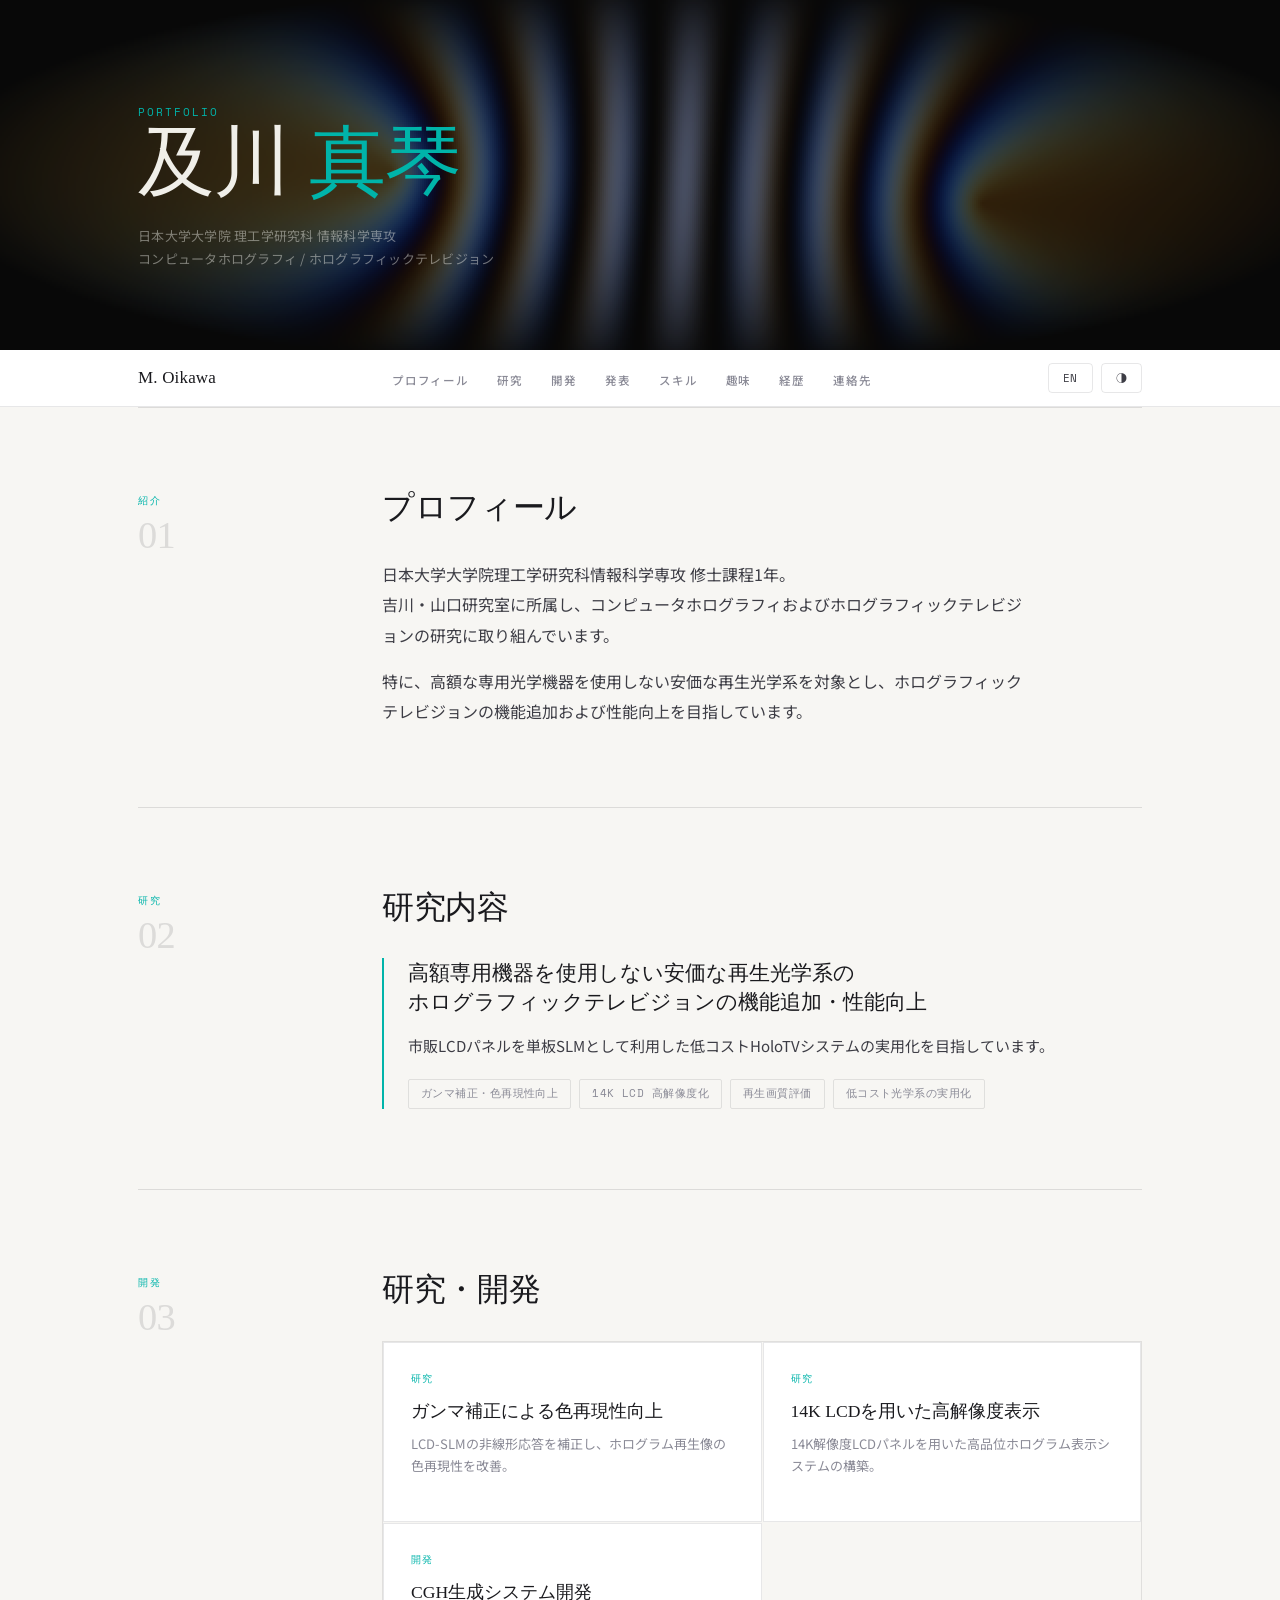
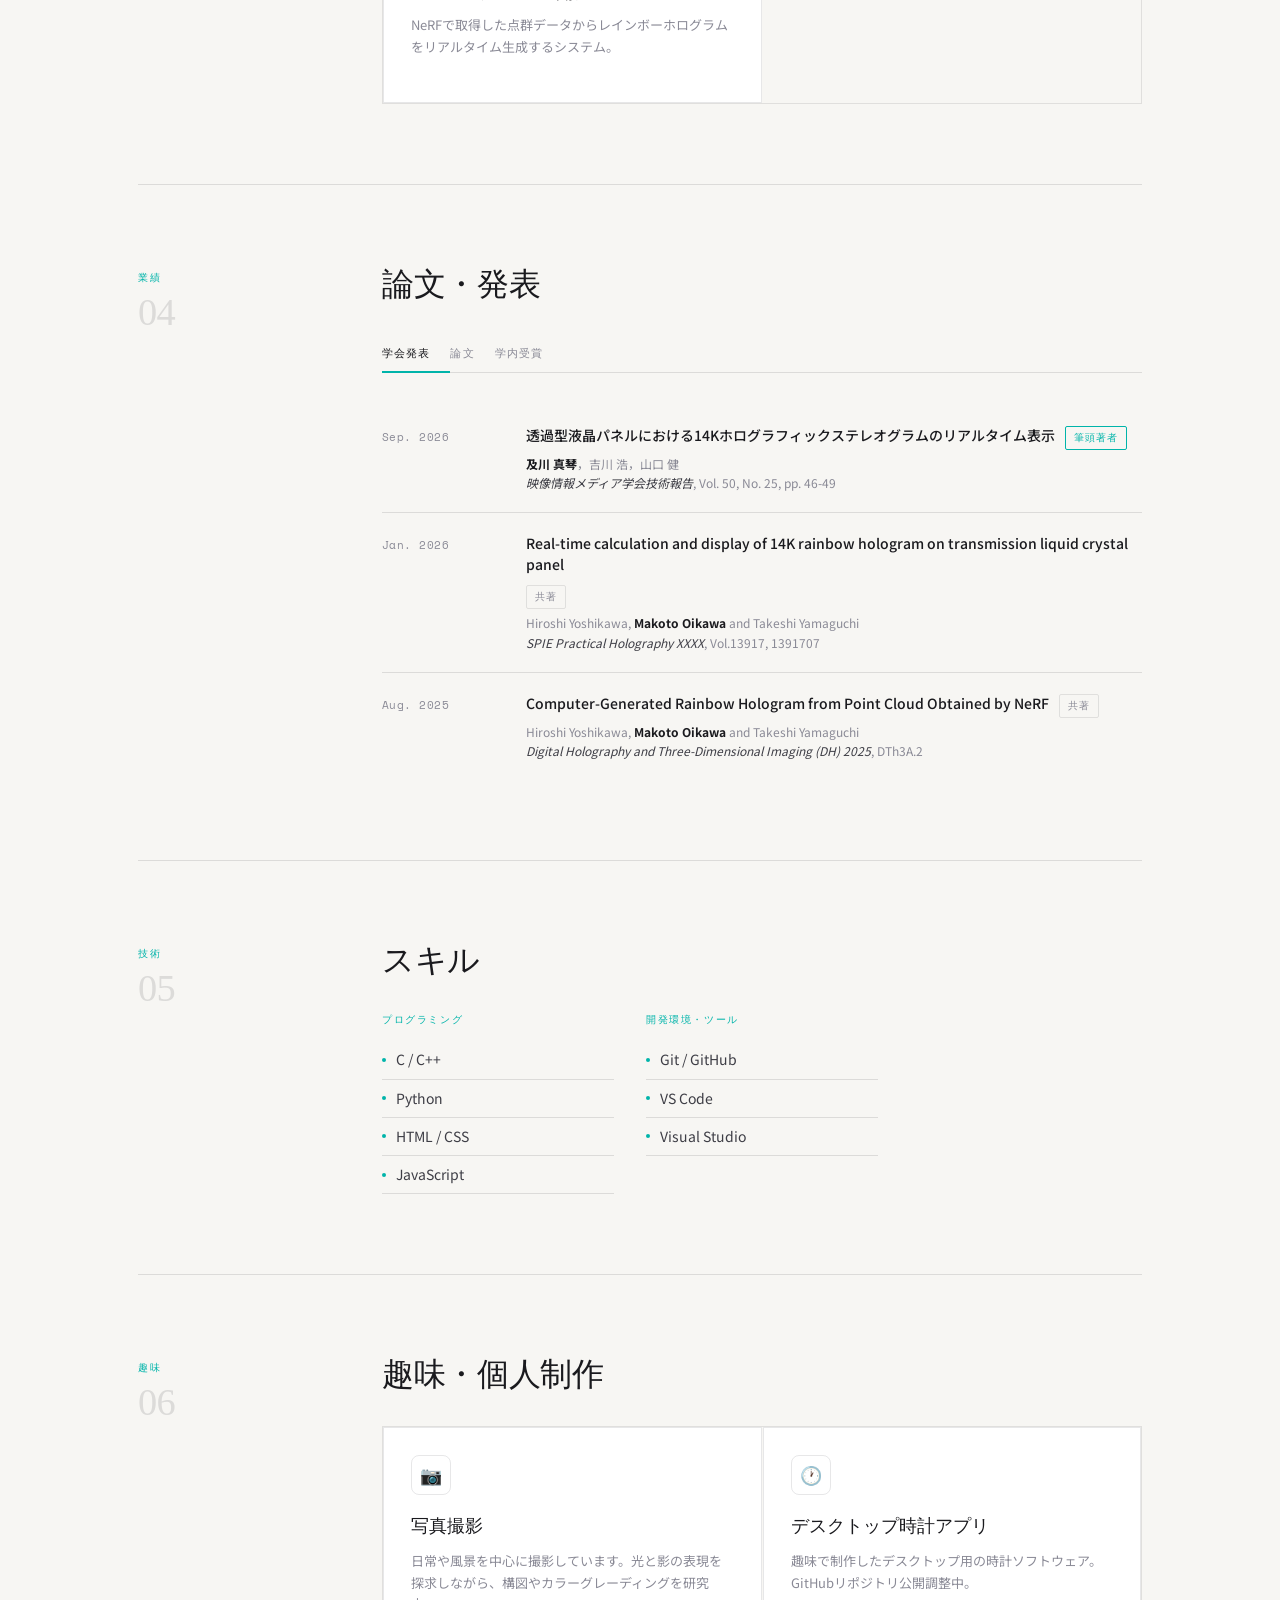
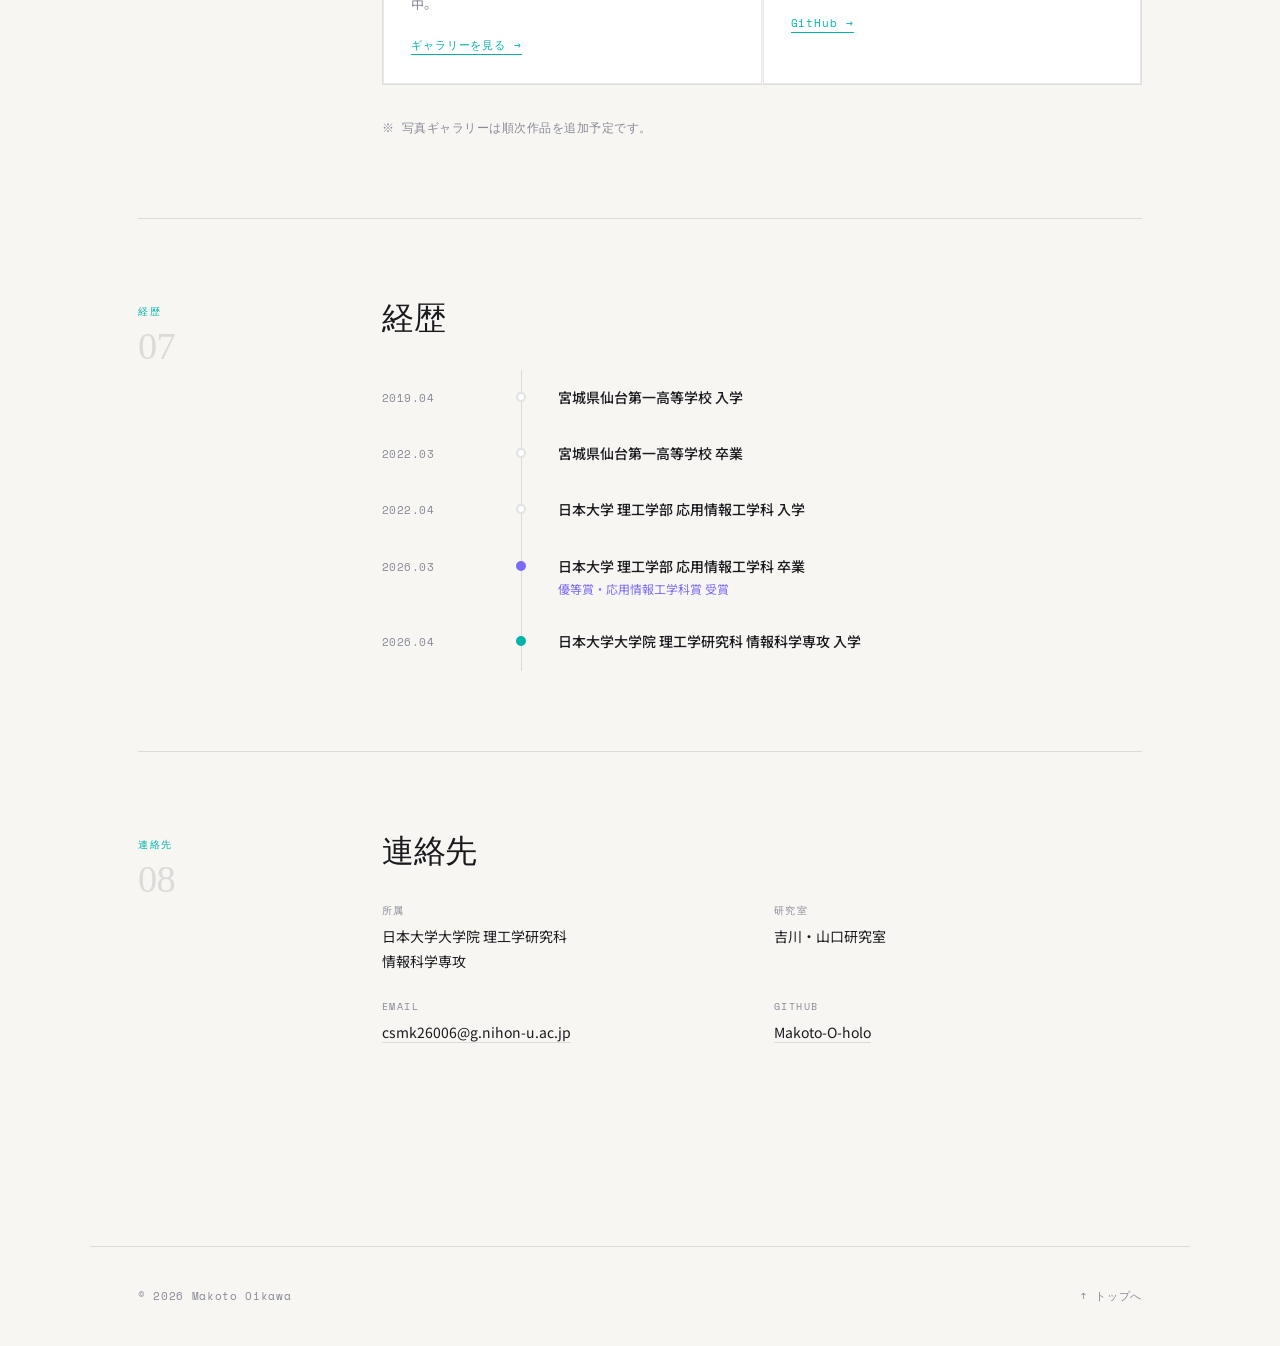
==== commit 37de4868: "add pubulication" ====
--- a/index.html
+++ b/index.html
@@ -285,7 +285,7 @@
           <h3 class="hobby-name lang ja">デスクトップ時計アプリ</h3>
           <h3 class="hobby-name lang en hidden">Desktop Clock App</h3>
           <p class="hobby-desc lang ja">
-            趣味で制作したデスクトップ用の時計ソフトウェア。GitHubにリポジトリ公開済み。
+            趣味で制作したデスクトップ用の時計ソフトウェア。GitHubリポジトリ公開調整中。
           </p>
           <p class="hobby-desc lang en hidden">
             A desktop clock application developed as a personal hobby project. Repository available on GitHub.
